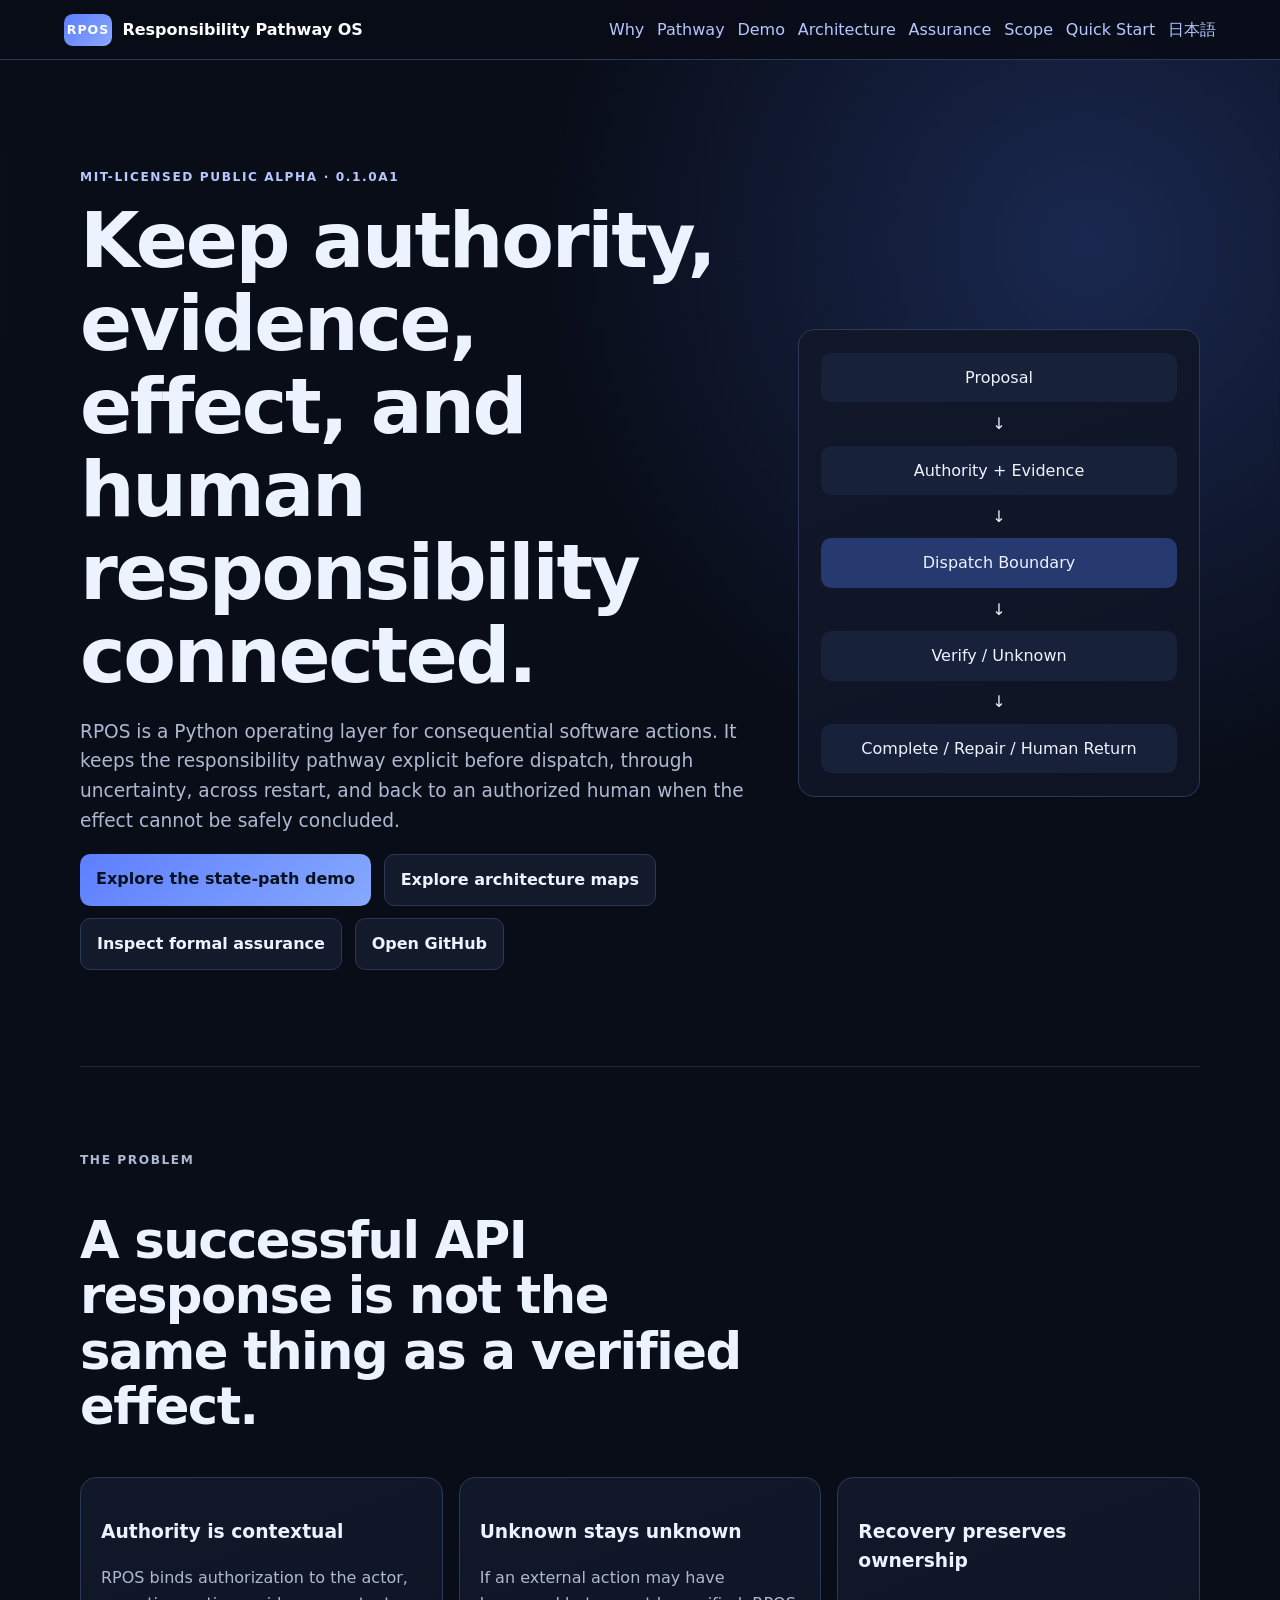
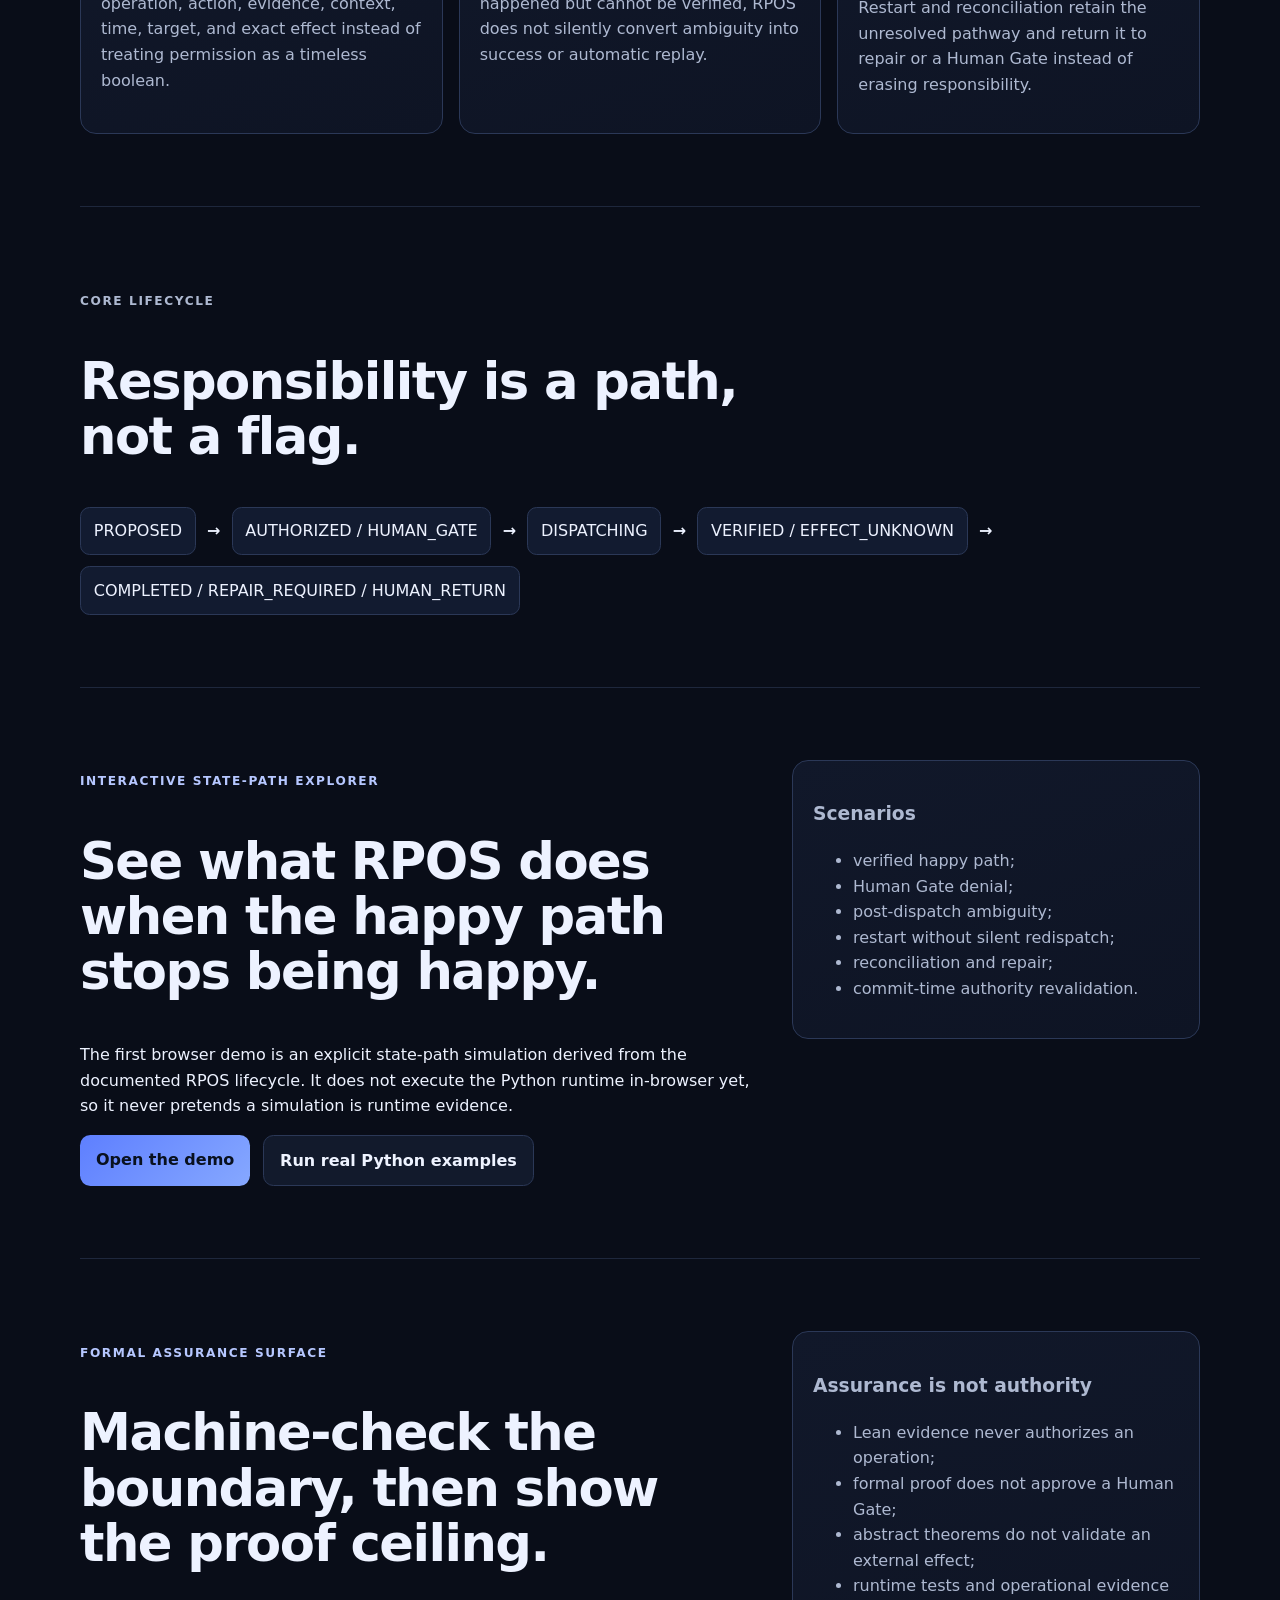
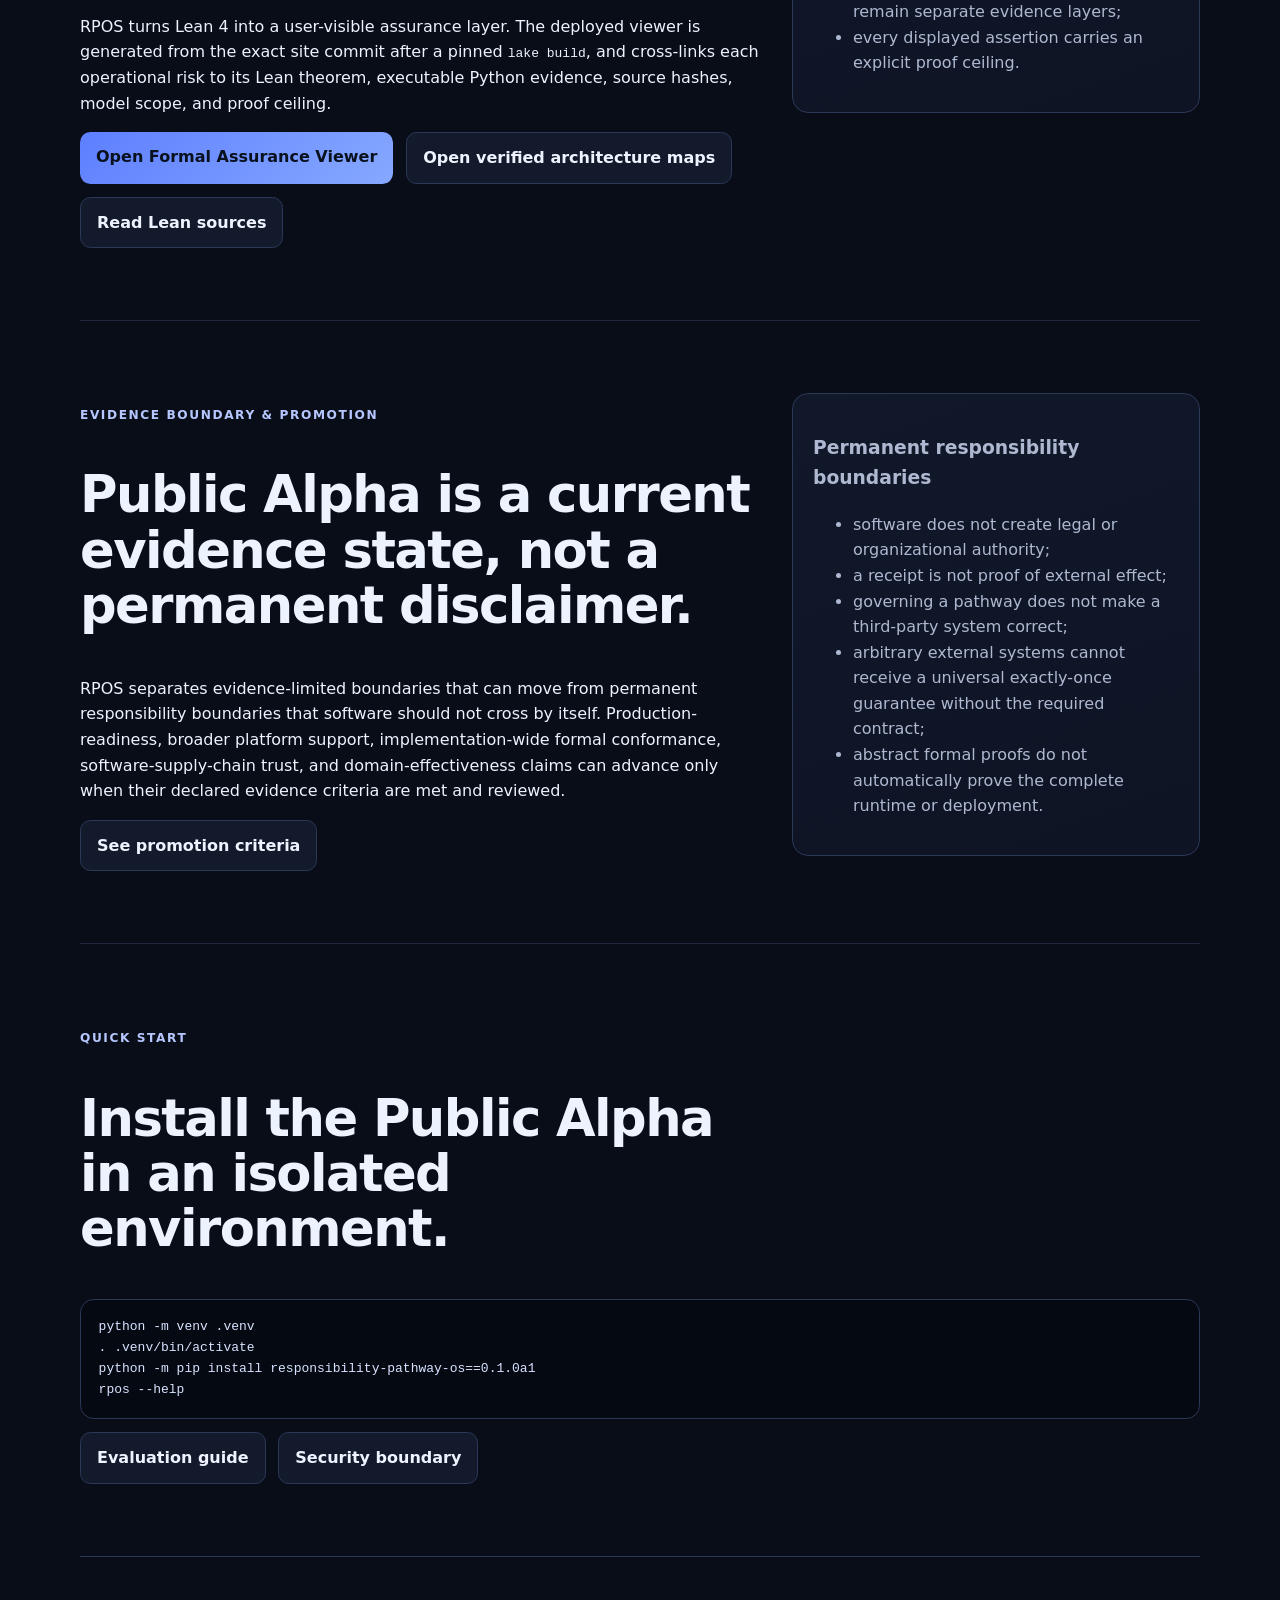
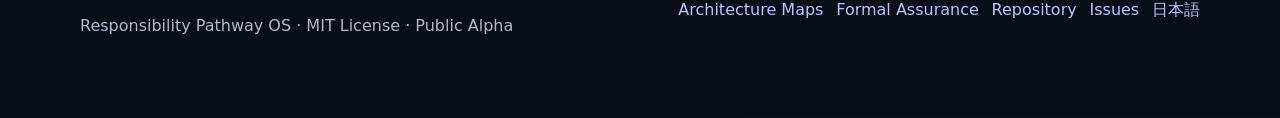
==== site/index.html @ d8d76cf7 "site: expose verified architecture maps from product home" ====
<!doctype html>
<html lang="en">
<head>
  <meta charset="utf-8">
  <meta name="viewport" content="width=device-width, initial-scale=1">
  <meta name="description" content="Responsibility Pathway OS (RPOS) Public Alpha: authority, evidence, execution, recovery, and explicit human return points for consequential software actions.">
  <title>Responsibility Pathway OS</title>
  <link rel="stylesheet" href="styles.css">
  <script src="app.js" defer></script>
</head>
<body>
<a class="skip-link" href="#main">Skip to content</a>
<header class="site-header"><a class="brand" href="#top"><span class="brand-mark">RPOS</span><span>Responsibility Pathway OS</span></a><nav><a href="#why">Why</a><a href="#pathway">Pathway</a><a href="#demo">Demo</a><a href="architecture.html">Architecture</a><a href="#assurance">Assurance</a><a href="#scope">Scope</a><a href="#start">Quick Start</a><a href="ja.html" lang="ja">日本語</a></nav></header>
<main id="main">
<section class="hero" id="top"><div><p class="eyebrow">MIT-licensed Public Alpha · 0.1.0a1</p><h1>Keep authority, evidence, effect, and human responsibility connected.</h1><p class="lede">RPOS is a Python operating layer for consequential software actions. It keeps the responsibility pathway explicit before dispatch, through uncertainty, across restart, and back to an authorized human when the effect cannot be safely concluded.</p><div class="actions"><a class="button primary" href="demo.html">Explore the state-path demo</a><a class="button secondary" href="architecture.html">Explore architecture maps</a><a class="button secondary" href="assurance.html">Inspect formal assurance</a><a class="button secondary" href="https://github.com/YutoriKomeiji/responsibility-pathway-os">Open GitHub</a></div></div><div class="pathway-card" aria-label="Responsibility pathway"><div class="node">Proposal</div><span>↓</span><div class="node">Authority + Evidence</div><span>↓</span><div class="node accent">Dispatch Boundary</div><span>↓</span><div class="node">Verify / Unknown</div><span>↓</span><div class="node">Complete / Repair / Human Return</div></div></section>
<section class="section" id="why"><p class="eyebrow">The problem</p><h2>A successful API response is not the same thing as a verified effect.</h2><div class="feature-grid"><article><h3>Authority is contextual</h3><p>RPOS binds authorization to the actor, operation, action, evidence, context, time, target, and exact effect instead of treating permission as a timeless boolean.</p></article><article><h3>Unknown stays unknown</h3><p>If an external action may have happened but cannot be verified, RPOS does not silently convert ambiguity into success or automatic replay.</p></article><article><h3>Recovery preserves ownership</h3><p>Restart and reconciliation retain the unresolved pathway and return it to repair or a Human Gate instead of erasing responsibility.</p></article></div></section>
<section class="section" id="pathway"><p class="eyebrow">Core lifecycle</p><h2>Responsibility is a path, not a flag.</h2><div class="flow"><span>PROPOSED</span><b>→</b><span>AUTHORIZED / HUMAN_GATE</span><b>→</b><span>DISPATCHING</span><b>→</b><span>VERIFIED / EFFECT_UNKNOWN</span><b>→</b><span>COMPLETED / REPAIR_REQUIRED / HUMAN_RETURN</span></div></section>
<section class="section split" id="demo"><div><p class="eyebrow">Interactive state-path explorer</p><h2>See what RPOS does when the happy path stops being happy.</h2><p>The first browser demo is an explicit state-path simulation derived from the documented RPOS lifecycle. It does not execute the Python runtime in-browser yet, so it never pretends a simulation is runtime evidence.</p><div class="actions"><a class="button primary" href="demo.html">Open the demo</a><a class="button secondary" href="https://github.com/YutoriKomeiji/responsibility-pathway-os/tree/main/examples">Run real Python examples</a></div></div><aside class="boundary-card"><h3>Scenarios</h3><ul><li>verified happy path;</li><li>Human Gate denial;</li><li>post-dispatch ambiguity;</li><li>restart without silent redispatch;</li><li>reconciliation and repair;</li><li>commit-time authority revalidation.</li></ul></aside></section>
<section class="section split" id="assurance"><div><p class="eyebrow">Formal Assurance Surface</p><h2>Machine-check the boundary, then show the proof ceiling.</h2><p>RPOS turns Lean 4 into a user-visible assurance layer. The deployed viewer is generated from the exact site commit after a pinned <code>lake build</code>, and cross-links each operational risk to its Lean theorem, executable Python evidence, source hashes, model scope, and proof ceiling.</p><div class="actions"><a class="button primary" href="assurance.html">Open Formal Assurance Viewer</a><a class="button secondary" href="architecture.html">Open verified architecture maps</a><a class="button secondary" href="https://github.com/YutoriKomeiji/responsibility-pathway-os/tree/main/formal/lean">Read Lean sources</a></div></div><aside class="boundary-card"><h3>Assurance is not authority</h3><ul><li>Lean evidence never authorizes an operation;</li><li>formal proof does not approve a Human Gate;</li><li>abstract theorems do not validate an external effect;</li><li>runtime tests and operational evidence remain separate evidence layers;</li><li>every displayed assertion carries an explicit proof ceiling.</li></ul></aside></section>
<section class="section split" id="scope"><div><p class="eyebrow">Evidence boundary & promotion</p><h2>Public Alpha is a current evidence state, not a permanent disclaimer.</h2><p>RPOS separates evidence-limited boundaries that can move from permanent responsibility boundaries that software should not cross by itself. Production-readiness, broader platform support, implementation-wide formal conformance, software-supply-chain trust, and domain-effectiveness claims can advance only when their declared evidence criteria are met and reviewed.</p><div class="actions"><a class="button secondary" href="https://github.com/YutoriKomeiji/responsibility-pathway-os/blob/main/docs/en/claim-boundary-promotion.md">See promotion criteria</a></div></div><aside class="boundary-card"><h3>Permanent responsibility boundaries</h3><ul><li>software does not create legal or organizational authority;</li><li>a receipt is not proof of external effect;</li><li>governing a pathway does not make a third-party system correct;</li><li>arbitrary external systems cannot receive a universal exactly-once guarantee without the required contract;</li><li>abstract formal proofs do not automatically prove the complete runtime or deployment.</li></ul></aside></section>
<section class="section quick-start" id="start"><div><p class="eyebrow">Quick Start</p><h2>Install the Public Alpha in an isolated environment.</h2></div><pre><code>python -m venv .venv
. .venv/bin/activate
python -m pip install responsibility-pathway-os==0.1.0a1
rpos --help</code></pre><div class="actions"><a class="button secondary" href="https://github.com/YutoriKomeiji/responsibility-pathway-os/blob/main/docs/en/public-alpha-evaluation-guide.md">Evaluation guide</a><a class="button secondary" href="https://github.com/YutoriKomeiji/responsibility-pathway-os/blob/main/SECURITY.md">Security boundary</a></div></section>
</main>
<footer><p>Responsibility Pathway OS · MIT License · Public Alpha</p><nav><a href="architecture.html">Architecture Maps</a><a href="assurance.html">Formal Assurance</a><a href="https://github.com/YutoriKomeiji/responsibility-pathway-os">Repository</a><a href="https://github.com/YutoriKomeiji/responsibility-pathway-os/issues">Issues</a><a href="ja.html" lang="ja">日本語</a></nav></footer>
</body>
</html>
---- site/styles.css ----
:root{font-family:Inter,ui-sans-serif,system-ui,-apple-system,BlinkMacSystemFont,"Segoe UI",sans-serif;color:#edf2ff;background:#090d18;line-height:1.6;--panel:#11182a;--panel2:#17223a;--line:#2b3857;--accent:#86a8ff;--accent2:#b6c7ff;--muted:#aeb9d1;--danger:#ffb1b1;--ok:#a8efc1}*{box-sizing:border-box}html{scroll-behavior:smooth}body{margin:0;background:radial-gradient(circle at 85% 5%,#1a2850 0,transparent 34rem),#090d18;color:#edf2ff}a{color:var(--accent2)}.skip-link{position:absolute;left:-9999px}.skip-link:focus{left:1rem;top:1rem;z-index:10;background:#fff;color:#111;padding:.6rem}.site-header{position:sticky;top:0;z-index:5;display:flex;justify-content:space-between;align-items:center;gap:1rem;padding:.85rem max(1.2rem,5vw);background:rgba(9,13,24,.9);backdrop-filter:blur(12px);border-bottom:1px solid var(--line)}.brand{display:flex;align-items:center;gap:.65rem;text-decoration:none;color:#fff;font-weight:700}.brand-mark{display:grid;place-items:center;width:3rem;height:2rem;border-radius:.55rem;background:linear-gradient(135deg,#5c7cff,#8aa9ff);font-size:.78rem;letter-spacing:.08em}.site-header nav,.actions,footer nav{display:flex;gap:.8rem;flex-wrap:wrap}.site-header nav a,footer a{text-decoration:none}.hero,.section,footer{width:min(1120px,90vw);margin:auto}.hero{min-height:72vh;display:grid;grid-template-columns:1.25fr .75fr;gap:3rem;align-items:center;padding:6rem 0}.eyebrow{text-transform:uppercase;letter-spacing:.13em;font-size:.76rem;color:var(--accent2);font-weight:700}.hero h1,.section h2{line-height:1.08;letter-spacing:-.03em}.hero h1{font-size:clamp(2.7rem,6vw,5.2rem);margin:.4rem 0 1.2rem}.lede{font-size:1.16rem;color:var(--muted);max-width:68ch}.button{display:inline-block;border:1px solid var(--line);padding:.75rem 1rem;border-radius:.65rem;text-decoration:none;font-weight:700}.button.primary{background:linear-gradient(135deg,#5e7fff,#86a8ff);color:#09111f;border:0}.button.secondary{background:#121a2c;color:#eef3ff}.pathway-card,.boundary-card,.feature-grid article,.demo-panel,.state-card,.event-log{background:linear-gradient(160deg,var(--panel),#0e1424);border:1px solid var(--line);border-radius:1rem}.pathway-card{padding:1.4rem;display:grid;gap:.55rem;text-align:center}.node{padding:.75rem;border-radius:.65rem;background:#17213a}.node.accent{background:#263a70}.section{padding:4.5rem 0;border-top:1px solid rgba(71,89,128,.34)}.section h2{font-size:clamp(2rem,4vw,3.5rem);max-width:19ch}.feature-grid{display:grid;grid-template-columns:repeat(3,1fr);gap:1rem}.feature-grid article,.boundary-card{padding:1.25rem}.feature-grid p,.boundary-card,.section>p{color:var(--muted)}.split{display:grid;grid-template-columns:1.25fr .75fr;gap:2rem;align-items:start}.flow{display:flex;flex-wrap:wrap;gap:.7rem;align-items:center}.flow span{padding:.65rem .8rem;border:1px solid var(--line);border-radius:.6rem;background:#121b30}.quick-start pre{overflow:auto;padding:1.1rem;border:1px solid var(--line);border-radius:.85rem;background:#050912;color:#d8e3ff}footer{padding:2.5rem 0 4rem;border-top:1px solid var(--line);display:flex;justify-content:space-between;gap:1rem;color:var(--muted)}.demo-shell{width:min(1100px,92vw);margin:2rem auto 5rem}.demo-grid{display:grid;grid-template-columns:.9fr 1.1fr;gap:1rem}.demo-panel{padding:1rem}.scenario-list{display:grid;gap:.65rem}.scenario-list button{appearance:none;text-align:left;padding:.8rem;border-radius:.65rem;border:1px solid var(--line);background:#111a2e;color:#eef3ff;cursor:pointer}.scenario-list button[aria-pressed="true"]{border-color:var(--accent);background:#203361}.state-card{padding:1.2rem}.state-badge{display:inline-block;padding:.32rem .55rem;border-radius:.45rem;background:#24375f;font-weight:800;letter-spacing:.04em}.state-badge.warn{background:#553b24;color:#ffd9a3}.state-badge.stop{background:#552c39;color:#ffd0da}.state-badge.ok{background:#214d36;color:#c9f7d9}.event-log{margin-top:1rem;padding:1rem;min-height:15rem}.event-log ol{margin:.5rem 0;padding-left:1.2rem}.notice{padding:.8rem 1rem;border-left:3px solid var(--accent);background:#121b31;color:var(--muted)}.assurance-shell{width:min(1120px,90vw);margin:auto}.assurance-hero{padding:5rem 0 2.5rem}.assurance-hero h1{font-size:clamp(2.5rem,5vw,4.5rem);line-height:1.05;letter-spacing:-.03em;max-width:18ch;margin:.4rem 0 1.2rem}.assurance-summary{display:grid;grid-template-columns:repeat(4,1fr);gap:.85rem;margin-bottom:3rem}.assurance-summary article{padding:1rem;border:1px solid var(--line);border-radius:.85rem;background:linear-gradient(160deg,var(--panel),#0e1424);min-width:0}.summary-label{display:block;color:var(--muted);font-size:.78rem;text-transform:uppercase;letter-spacing:.08em}.assurance-summary strong{display:block;margin-top:.35rem;overflow-wrap:anywhere}.assurance-section{width:100%}.section-heading{display:flex;justify-content:space-between;gap:2rem;align-items:end}.section-heading>p{max-width:40ch;color:var(--muted)}.assurance-list{display:grid;gap:1rem;margin-top:1.5rem}.assurance-card{padding:1.25rem;border:1px solid var(--line);border-radius:1rem;background:linear-gradient(160deg,var(--panel),#0e1424)}.assurance-card-head{display:flex;justify-content:space-between;gap:1rem;align-items:flex-start}.assurance-card h3{margin:.25rem 0 .5rem;font-size:1.35rem}.assurance-id{font-family:ui-monospace,SFMono-Regular,Menlo,monospace;color:var(--muted);font-size:.78rem}.assurance-status{white-space:nowrap;padding:.32rem .6rem;border-radius:999px;font-size:.78rem;font-weight:800}.assurance-status.ok{background:#214d36;color:#c9f7d9}.assurance-status.warn{background:#553b24;color:#ffd9a3}.assurance-field{display:grid;grid-template-columns:10rem 1fr;gap:1rem;padding:.8rem 0;border-top:1px solid rgba(71,89,128,.34)}.assurance-label{color:var(--muted);font-size:.82rem;font-weight:700}.assurance-field p{margin:0}.assurance-tests{margin:0;padding-left:1.1rem}.assurance-tests small,.assurance-field small{color:var(--muted)}.assurance-error{margin-top:1rem}.boundary-card p{color:var(--muted)}@media(max-width:800px){.site-header{align-items:flex-start;flex-direction:column}.hero,.split,.demo-grid{grid-template-columns:1fr}.hero{padding:4rem 0}.feature-grid{grid-template-columns:1fr}.site-header nav{font-size:.9rem}footer{flex-direction:column}.assurance-summary{grid-template-columns:1fr 1fr}.section-heading{display:block}.assurance-field{grid-template-columns:1fr;gap:.25rem}.assurance-card-head{display:block}.assurance-status{display:inline-block;margin-bottom:.5rem}}@media(max-width:520px){.assurance-summary{grid-template-columns:1fr}}@media(prefers-reduced-motion:reduce){html{scroll-behavior:auto}*,*::before,*::after{animation-duration:.001ms!important;animation-iteration-count:1!important;transition-duration:.001ms!important}}
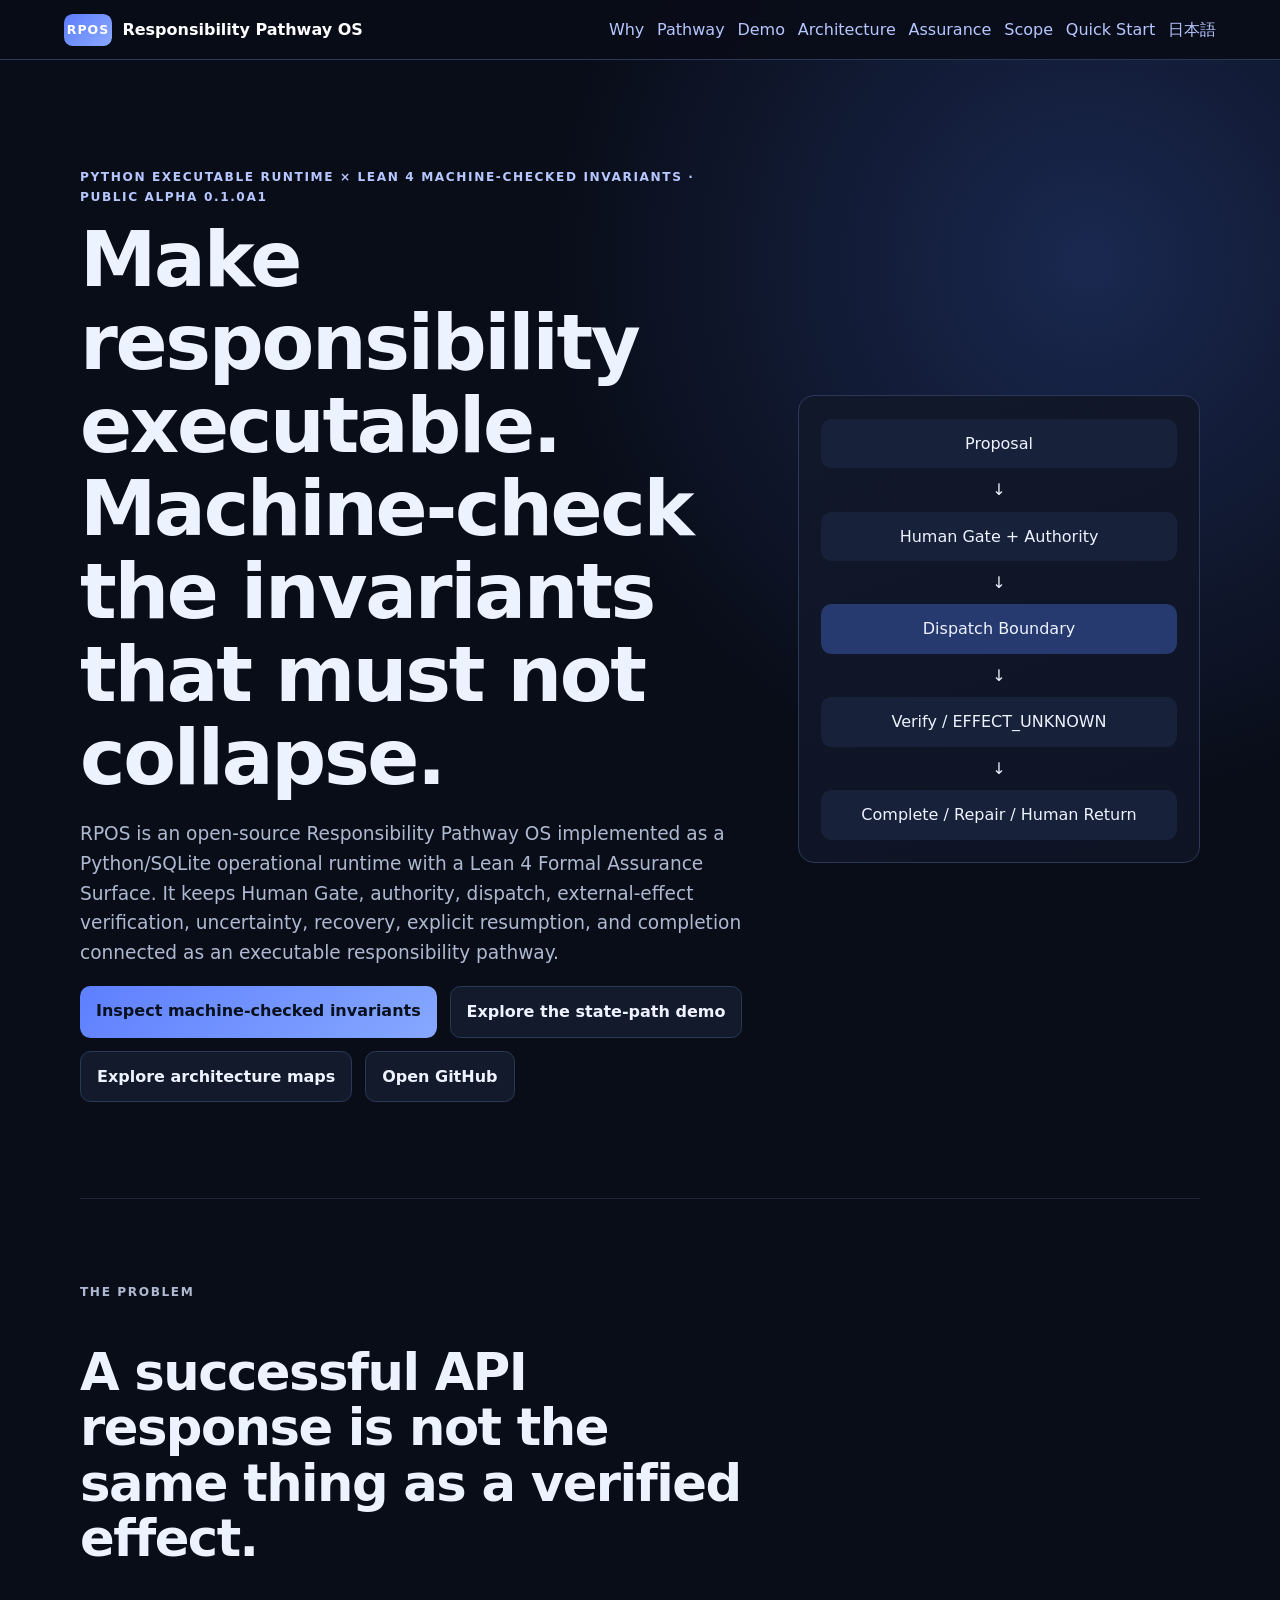
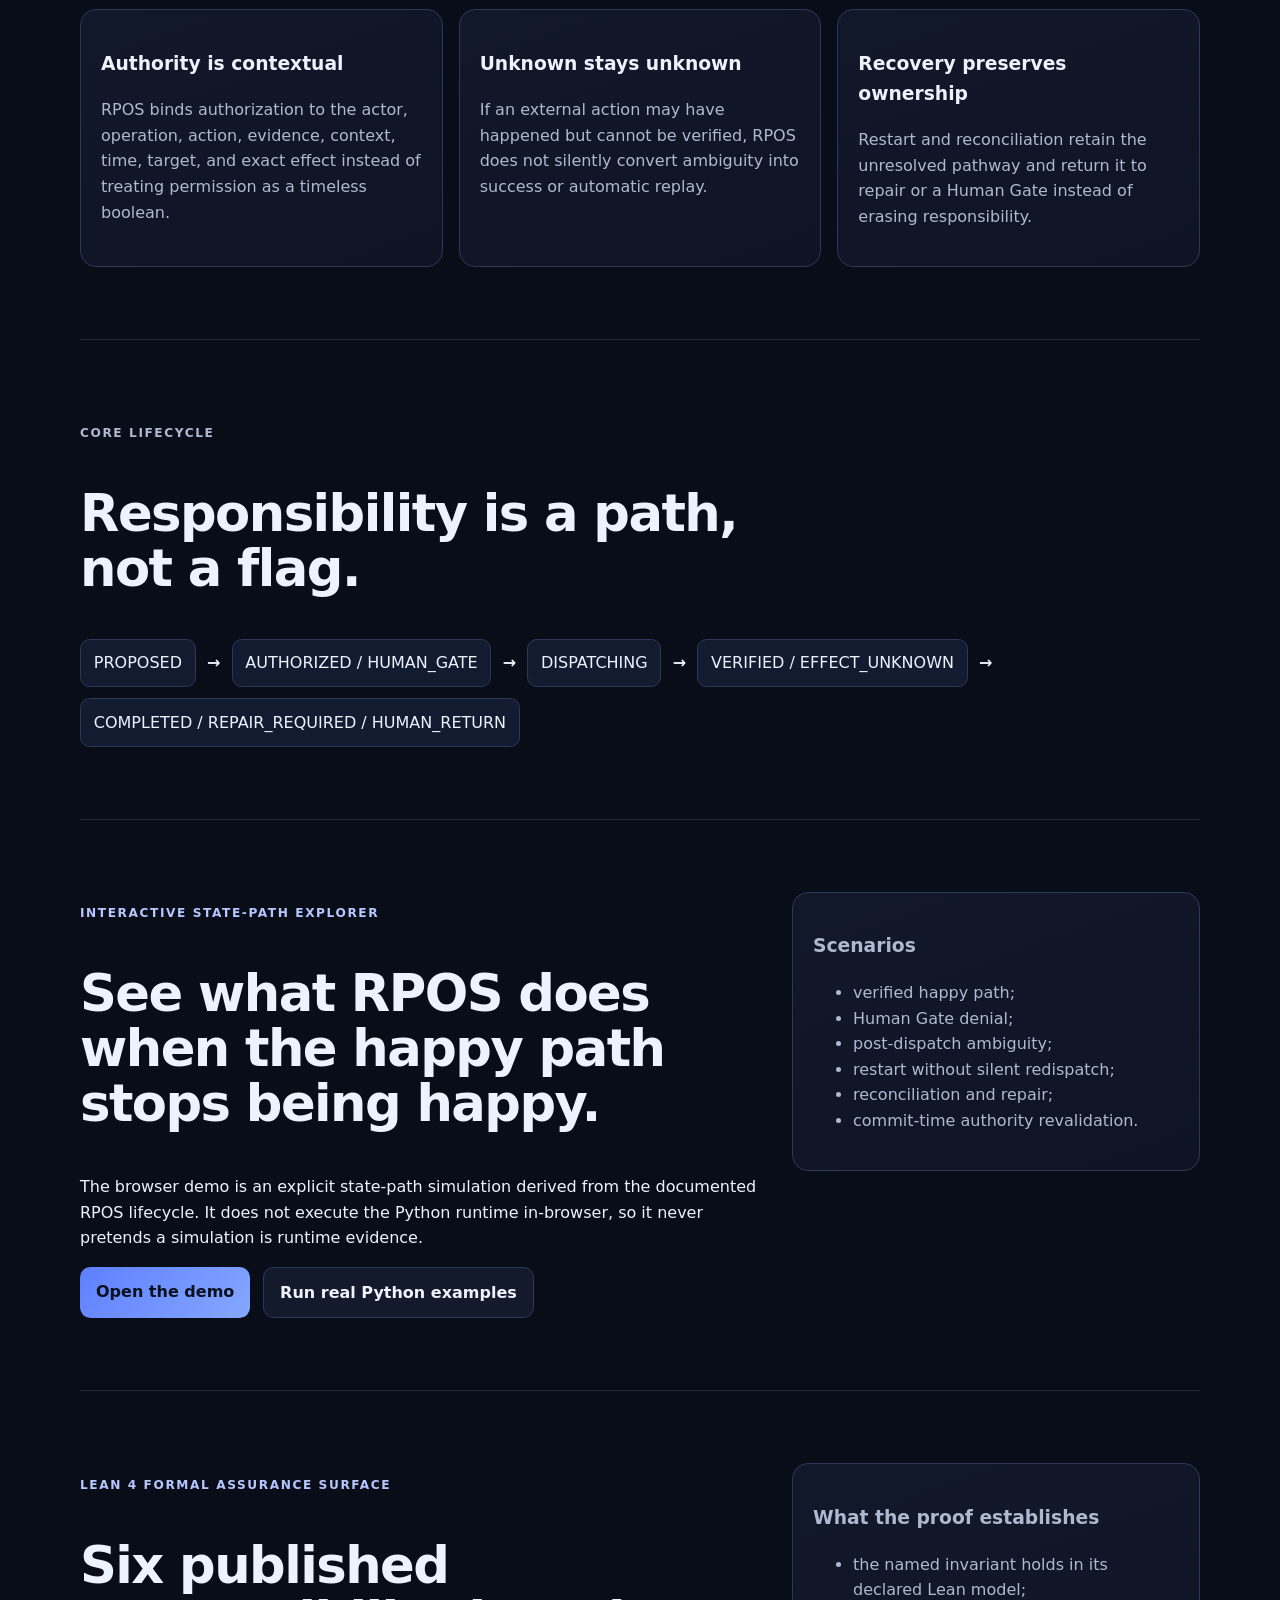
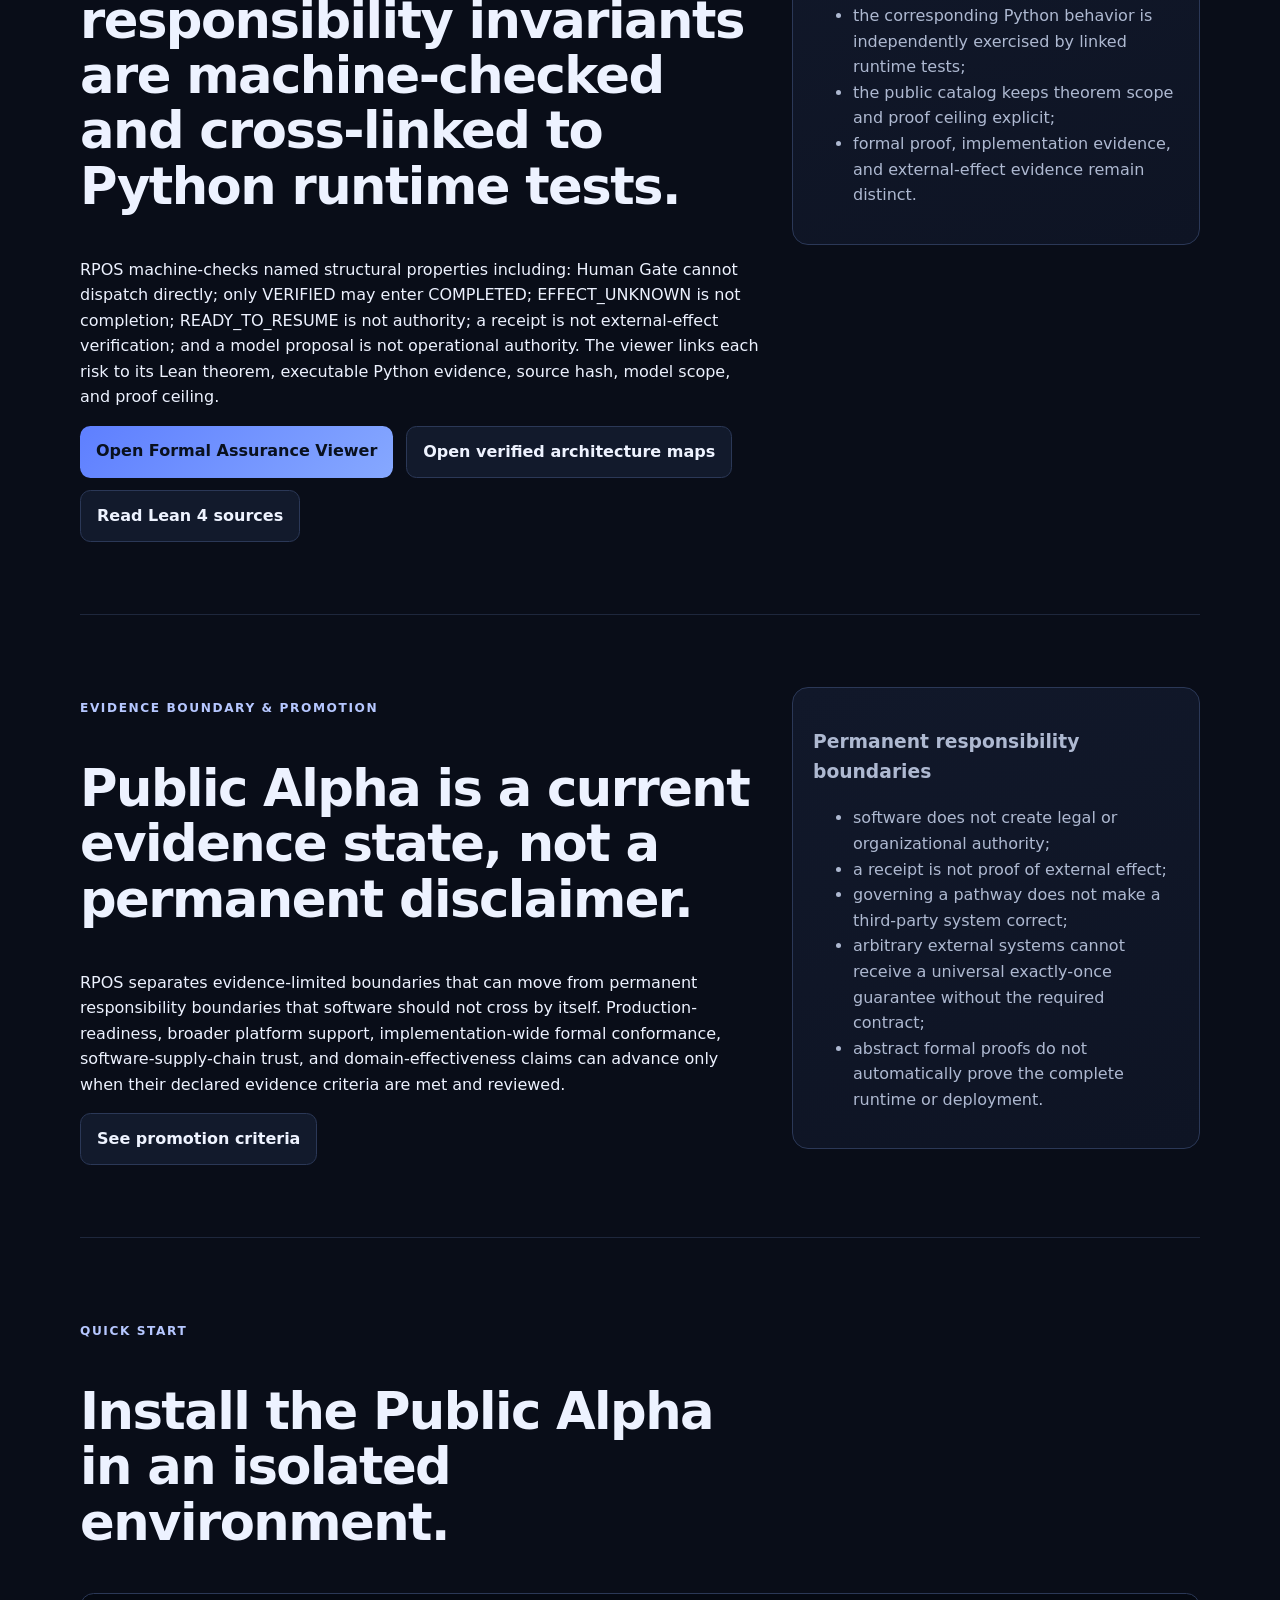
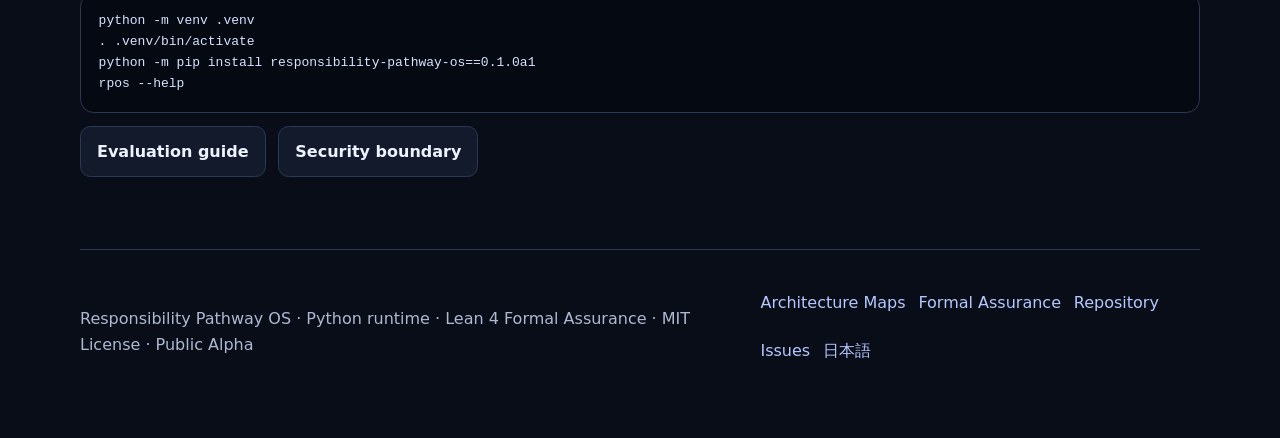
==== commit 4df4f1e6: "site: expose Python and Lean 4 responsibility invariants in hero" ====
--- a/site/index.html
+++ b/site/index.html
@@ -3,8 +3,8 @@
 <head>
   <meta charset="utf-8">
   <meta name="viewport" content="width=device-width, initial-scale=1">
-  <meta name="description" content="Responsibility Pathway OS (RPOS) Public Alpha: authority, evidence, execution, recovery, and explicit human return points for consequential software actions.">
-  <title>Responsibility Pathway OS</title>
+  <meta name="description" content="Responsibility Pathway OS (RPOS): executable responsibility pathways in Python with critical responsibility invariants machine-checked in Lean 4, including Human Gate, authority, external-effect verification, recovery, and completion boundaries.">
+  <title>RPOS — Python Responsibility Pathways with Lean 4 Formal Assurance</title>
   <link rel="stylesheet" href="styles.css">
   <script src="app.js" defer></script>
 </head>
@@ -12,17 +12,17 @@
 <a class="skip-link" href="#main">Skip to content</a>
 <header class="site-header"><a class="brand" href="#top"><span class="brand-mark">RPOS</span><span>Responsibility Pathway OS</span></a><nav><a href="#why">Why</a><a href="#pathway">Pathway</a><a href="#demo">Demo</a><a href="architecture.html">Architecture</a><a href="#assurance">Assurance</a><a href="#scope">Scope</a><a href="#start">Quick Start</a><a href="ja.html" lang="ja">日本語</a></nav></header>
 <main id="main">
-<section class="hero" id="top"><div><p class="eyebrow">MIT-licensed Public Alpha · 0.1.0a1</p><h1>Keep authority, evidence, effect, and human responsibility connected.</h1><p class="lede">RPOS is a Python operating layer for consequential software actions. It keeps the responsibility pathway explicit before dispatch, through uncertainty, across restart, and back to an authorized human when the effect cannot be safely concluded.</p><div class="actions"><a class="button primary" href="demo.html">Explore the state-path demo</a><a class="button secondary" href="architecture.html">Explore architecture maps</a><a class="button secondary" href="assurance.html">Inspect formal assurance</a><a class="button secondary" href="https://github.com/YutoriKomeiji/responsibility-pathway-os">Open GitHub</a></div></div><div class="pathway-card" aria-label="Responsibility pathway"><div class="node">Proposal</div><span>↓</span><div class="node">Authority + Evidence</div><span>↓</span><div class="node accent">Dispatch Boundary</div><span>↓</span><div class="node">Verify / Unknown</div><span>↓</span><div class="node">Complete / Repair / Human Return</div></div></section>
+<section class="hero" id="top"><div><p class="eyebrow">Python executable runtime × Lean 4 machine-checked invariants · Public Alpha 0.1.0a1</p><h1>Make responsibility executable. Machine-check the invariants that must not collapse.</h1><p class="lede">RPOS is an open-source Responsibility Pathway OS implemented as a Python/SQLite operational runtime with a Lean 4 Formal Assurance Surface. It keeps Human Gate, authority, dispatch, external-effect verification, uncertainty, recovery, explicit resumption, and completion connected as an executable responsibility pathway.</p><div class="actions"><a class="button primary" href="assurance.html">Inspect machine-checked invariants</a><a class="button secondary" href="demo.html">Explore the state-path demo</a><a class="button secondary" href="architecture.html">Explore architecture maps</a><a class="button secondary" href="https://github.com/YutoriKomeiji/responsibility-pathway-os">Open GitHub</a></div></div><div class="pathway-card" aria-label="Responsibility pathway"><div class="node">Proposal</div><span>↓</span><div class="node">Human Gate + Authority</div><span>↓</span><div class="node accent">Dispatch Boundary</div><span>↓</span><div class="node">Verify / EFFECT_UNKNOWN</div><span>↓</span><div class="node">Complete / Repair / Human Return</div></div></section>
 <section class="section" id="why"><p class="eyebrow">The problem</p><h2>A successful API response is not the same thing as a verified effect.</h2><div class="feature-grid"><article><h3>Authority is contextual</h3><p>RPOS binds authorization to the actor, operation, action, evidence, context, time, target, and exact effect instead of treating permission as a timeless boolean.</p></article><article><h3>Unknown stays unknown</h3><p>If an external action may have happened but cannot be verified, RPOS does not silently convert ambiguity into success or automatic replay.</p></article><article><h3>Recovery preserves ownership</h3><p>Restart and reconciliation retain the unresolved pathway and return it to repair or a Human Gate instead of erasing responsibility.</p></article></div></section>
 <section class="section" id="pathway"><p class="eyebrow">Core lifecycle</p><h2>Responsibility is a path, not a flag.</h2><div class="flow"><span>PROPOSED</span><b>→</b><span>AUTHORIZED / HUMAN_GATE</span><b>→</b><span>DISPATCHING</span><b>→</b><span>VERIFIED / EFFECT_UNKNOWN</span><b>→</b><span>COMPLETED / REPAIR_REQUIRED / HUMAN_RETURN</span></div></section>
-<section class="section split" id="demo"><div><p class="eyebrow">Interactive state-path explorer</p><h2>See what RPOS does when the happy path stops being happy.</h2><p>The first browser demo is an explicit state-path simulation derived from the documented RPOS lifecycle. It does not execute the Python runtime in-browser yet, so it never pretends a simulation is runtime evidence.</p><div class="actions"><a class="button primary" href="demo.html">Open the demo</a><a class="button secondary" href="https://github.com/YutoriKomeiji/responsibility-pathway-os/tree/main/examples">Run real Python examples</a></div></div><aside class="boundary-card"><h3>Scenarios</h3><ul><li>verified happy path;</li><li>Human Gate denial;</li><li>post-dispatch ambiguity;</li><li>restart without silent redispatch;</li><li>reconciliation and repair;</li><li>commit-time authority revalidation.</li></ul></aside></section>
-<section class="section split" id="assurance"><div><p class="eyebrow">Formal Assurance Surface</p><h2>Machine-check the boundary, then show the proof ceiling.</h2><p>RPOS turns Lean 4 into a user-visible assurance layer. The deployed viewer is generated from the exact site commit after a pinned <code>lake build</code>, and cross-links each operational risk to its Lean theorem, executable Python evidence, source hashes, model scope, and proof ceiling.</p><div class="actions"><a class="button primary" href="assurance.html">Open Formal Assurance Viewer</a><a class="button secondary" href="architecture.html">Open verified architecture maps</a><a class="button secondary" href="https://github.com/YutoriKomeiji/responsibility-pathway-os/tree/main/formal/lean">Read Lean sources</a></div></div><aside class="boundary-card"><h3>Assurance is not authority</h3><ul><li>Lean evidence never authorizes an operation;</li><li>formal proof does not approve a Human Gate;</li><li>abstract theorems do not validate an external effect;</li><li>runtime tests and operational evidence remain separate evidence layers;</li><li>every displayed assertion carries an explicit proof ceiling.</li></ul></aside></section>
+<section class="section split" id="demo"><div><p class="eyebrow">Interactive state-path explorer</p><h2>See what RPOS does when the happy path stops being happy.</h2><p>The browser demo is an explicit state-path simulation derived from the documented RPOS lifecycle. It does not execute the Python runtime in-browser, so it never pretends a simulation is runtime evidence.</p><div class="actions"><a class="button primary" href="demo.html">Open the demo</a><a class="button secondary" href="https://github.com/YutoriKomeiji/responsibility-pathway-os/tree/main/examples">Run real Python examples</a></div></div><aside class="boundary-card"><h3>Scenarios</h3><ul><li>verified happy path;</li><li>Human Gate denial;</li><li>post-dispatch ambiguity;</li><li>restart without silent redispatch;</li><li>reconciliation and repair;</li><li>commit-time authority revalidation.</li></ul></aside></section>
+<section class="section split" id="assurance"><div><p class="eyebrow">Lean 4 Formal Assurance Surface</p><h2>Six published responsibility invariants are machine-checked and cross-linked to Python runtime tests.</h2><p>RPOS machine-checks named structural properties including: Human Gate cannot dispatch directly; only VERIFIED may enter COMPLETED; EFFECT_UNKNOWN is not completion; READY_TO_RESUME is not authority; a receipt is not external-effect verification; and a model proposal is not operational authority. The viewer links each risk to its Lean theorem, executable Python evidence, source hash, model scope, and proof ceiling.</p><div class="actions"><a class="button primary" href="assurance.html">Open Formal Assurance Viewer</a><a class="button secondary" href="architecture.html">Open verified architecture maps</a><a class="button secondary" href="https://github.com/YutoriKomeiji/responsibility-pathway-os/tree/main/formal/lean">Read Lean 4 sources</a></div></div><aside class="boundary-card"><h3>What the proof establishes</h3><ul><li>the named invariant holds in its declared Lean model;</li><li>the corresponding Python behavior is independently exercised by linked runtime tests;</li><li>the public catalog keeps theorem scope and proof ceiling explicit;</li><li>formal proof, implementation evidence, and external-effect evidence remain distinct.</li></ul></aside></section>
 <section class="section split" id="scope"><div><p class="eyebrow">Evidence boundary & promotion</p><h2>Public Alpha is a current evidence state, not a permanent disclaimer.</h2><p>RPOS separates evidence-limited boundaries that can move from permanent responsibility boundaries that software should not cross by itself. Production-readiness, broader platform support, implementation-wide formal conformance, software-supply-chain trust, and domain-effectiveness claims can advance only when their declared evidence criteria are met and reviewed.</p><div class="actions"><a class="button secondary" href="https://github.com/YutoriKomeiji/responsibility-pathway-os/blob/main/docs/en/claim-boundary-promotion.md">See promotion criteria</a></div></div><aside class="boundary-card"><h3>Permanent responsibility boundaries</h3><ul><li>software does not create legal or organizational authority;</li><li>a receipt is not proof of external effect;</li><li>governing a pathway does not make a third-party system correct;</li><li>arbitrary external systems cannot receive a universal exactly-once guarantee without the required contract;</li><li>abstract formal proofs do not automatically prove the complete runtime or deployment.</li></ul></aside></section>
 <section class="section quick-start" id="start"><div><p class="eyebrow">Quick Start</p><h2>Install the Public Alpha in an isolated environment.</h2></div><pre><code>python -m venv .venv
 . .venv/bin/activate
 python -m pip install responsibility-pathway-os==0.1.0a1
 rpos --help</code></pre><div class="actions"><a class="button secondary" href="https://github.com/YutoriKomeiji/responsibility-pathway-os/blob/main/docs/en/public-alpha-evaluation-guide.md">Evaluation guide</a><a class="button secondary" href="https://github.com/YutoriKomeiji/responsibility-pathway-os/blob/main/SECURITY.md">Security boundary</a></div></section>
 </main>
-<footer><p>Responsibility Pathway OS · MIT License · Public Alpha</p><nav><a href="architecture.html">Architecture Maps</a><a href="assurance.html">Formal Assurance</a><a href="https://github.com/YutoriKomeiji/responsibility-pathway-os">Repository</a><a href="https://github.com/YutoriKomeiji/responsibility-pathway-os/issues">Issues</a><a href="ja.html" lang="ja">日本語</a></nav></footer>
+<footer><p>Responsibility Pathway OS · Python runtime · Lean 4 Formal Assurance · MIT License · Public Alpha</p><nav><a href="architecture.html">Architecture Maps</a><a href="assurance.html">Formal Assurance</a><a href="https://github.com/YutoriKomeiji/responsibility-pathway-os">Repository</a><a href="https://github.com/YutoriKomeiji/responsibility-pathway-os/issues">Issues</a><a href="ja.html" lang="ja">日本語</a></nav></footer>
 </body>
-</html>
+</html>
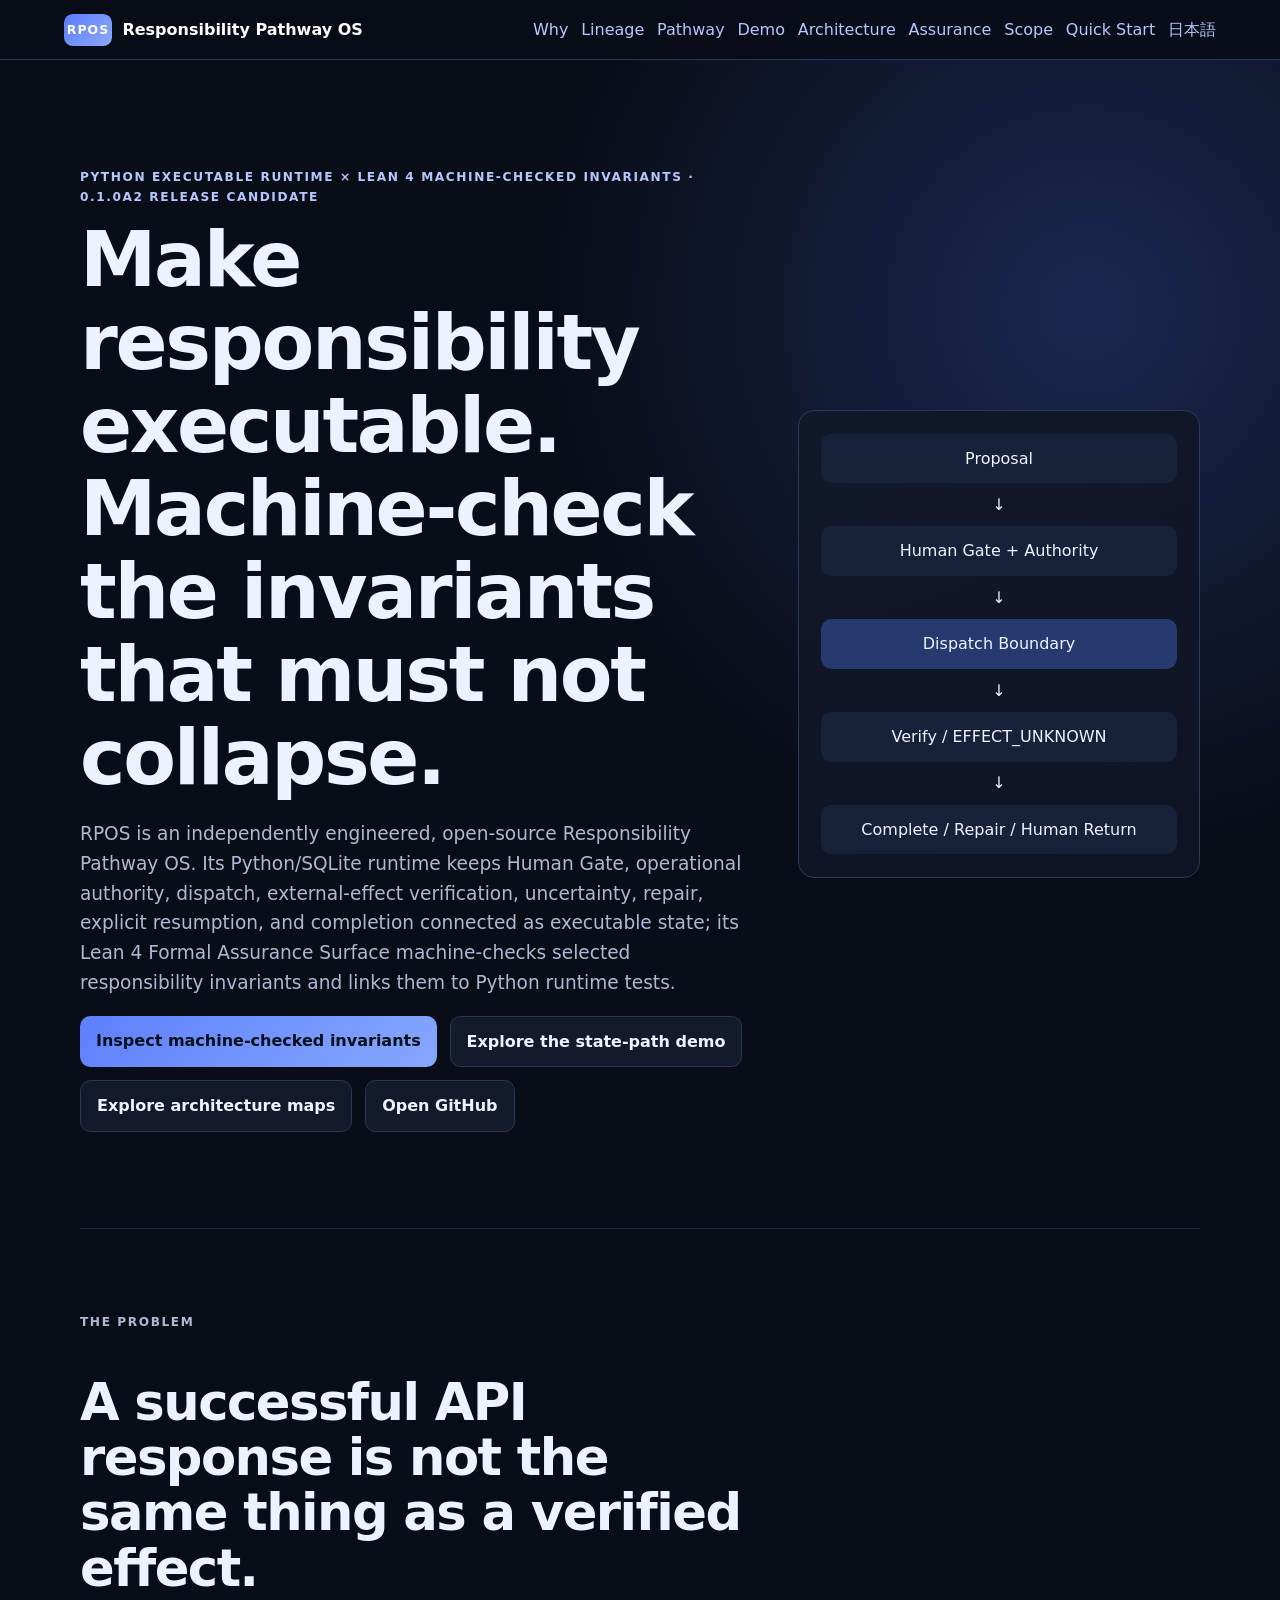
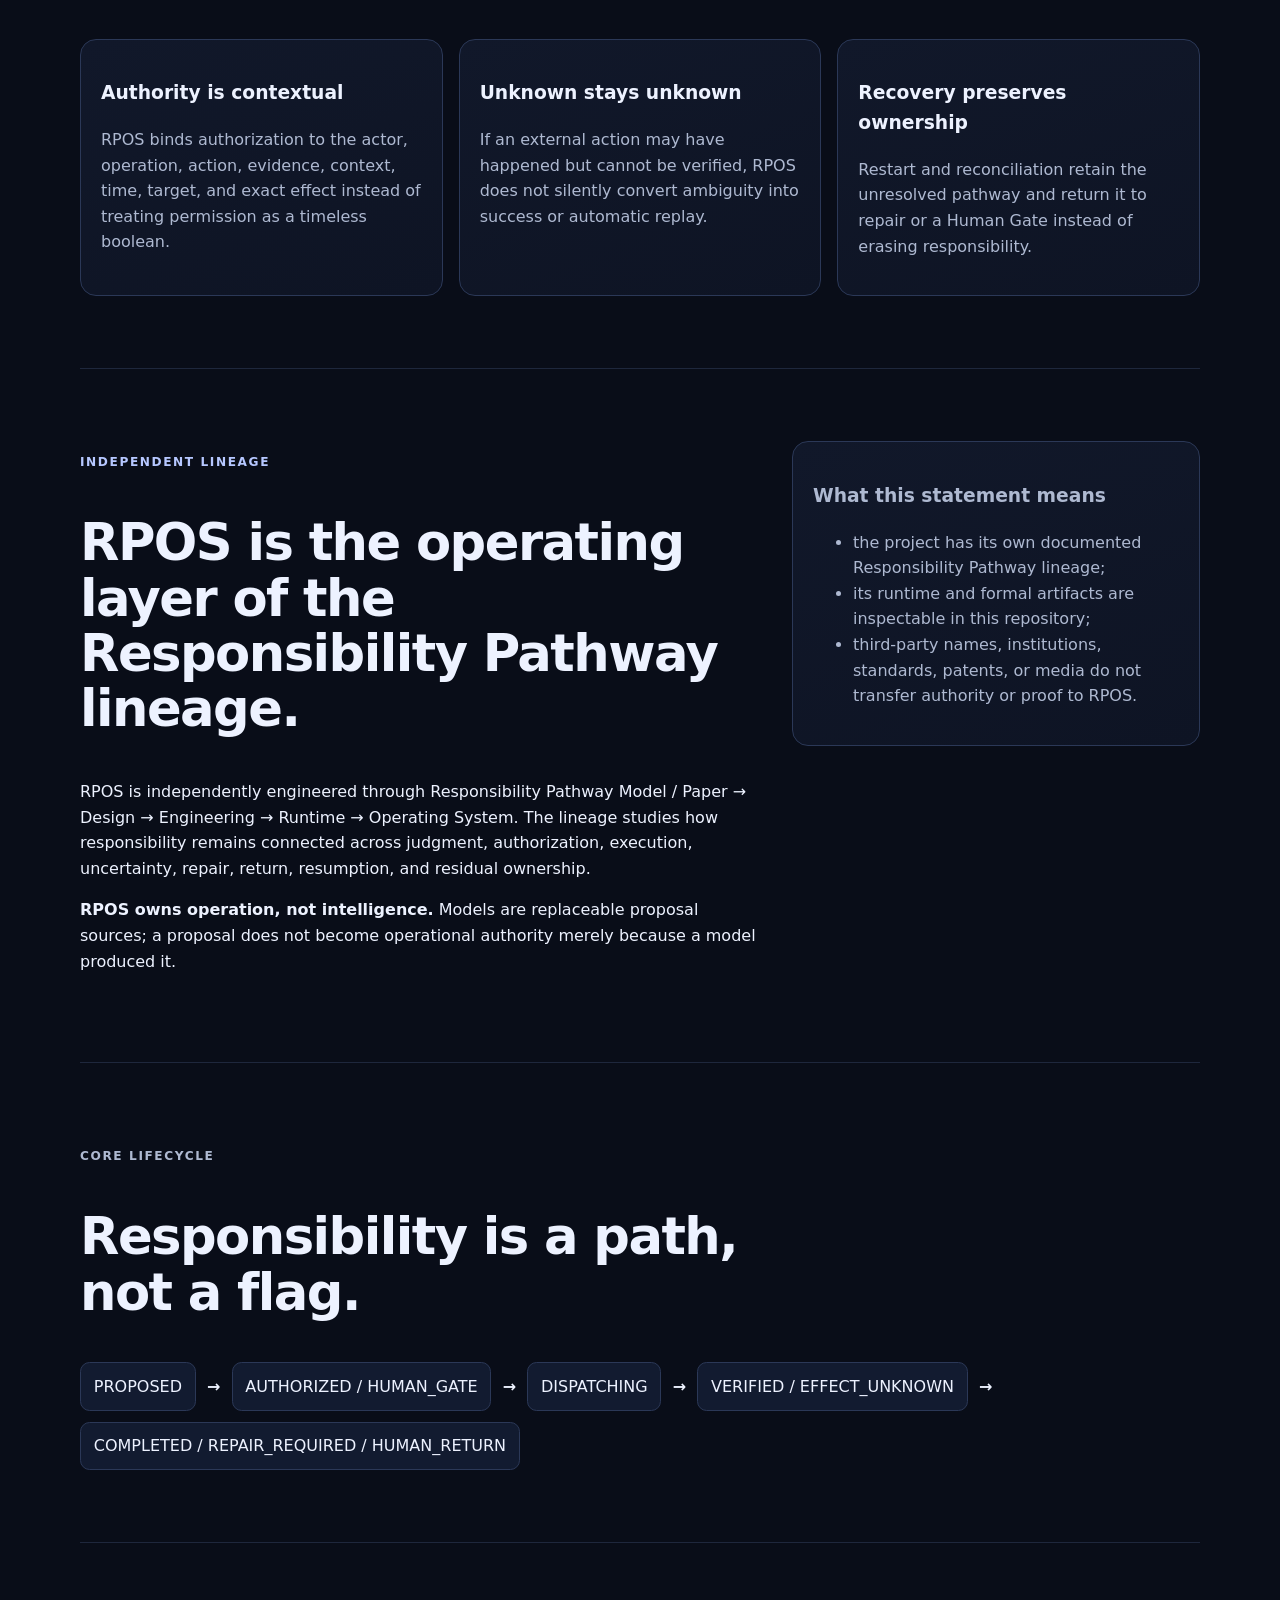
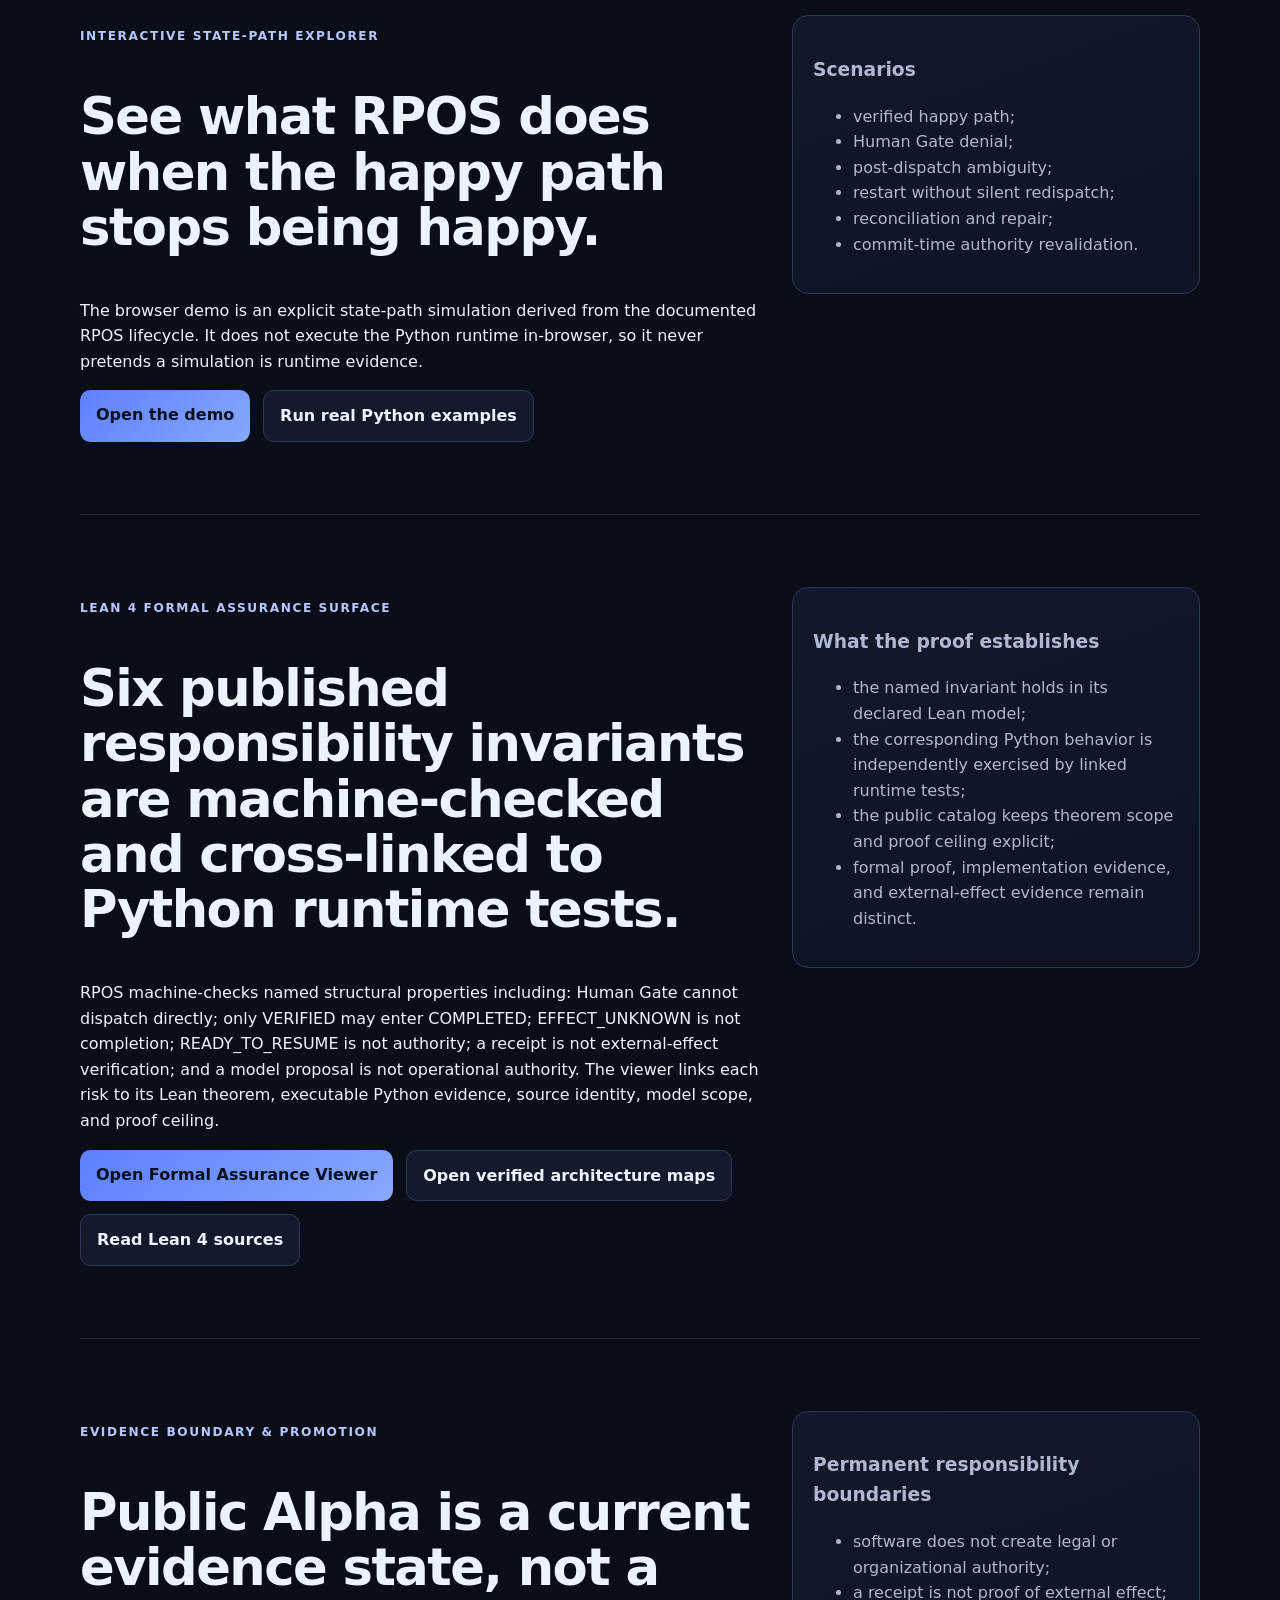
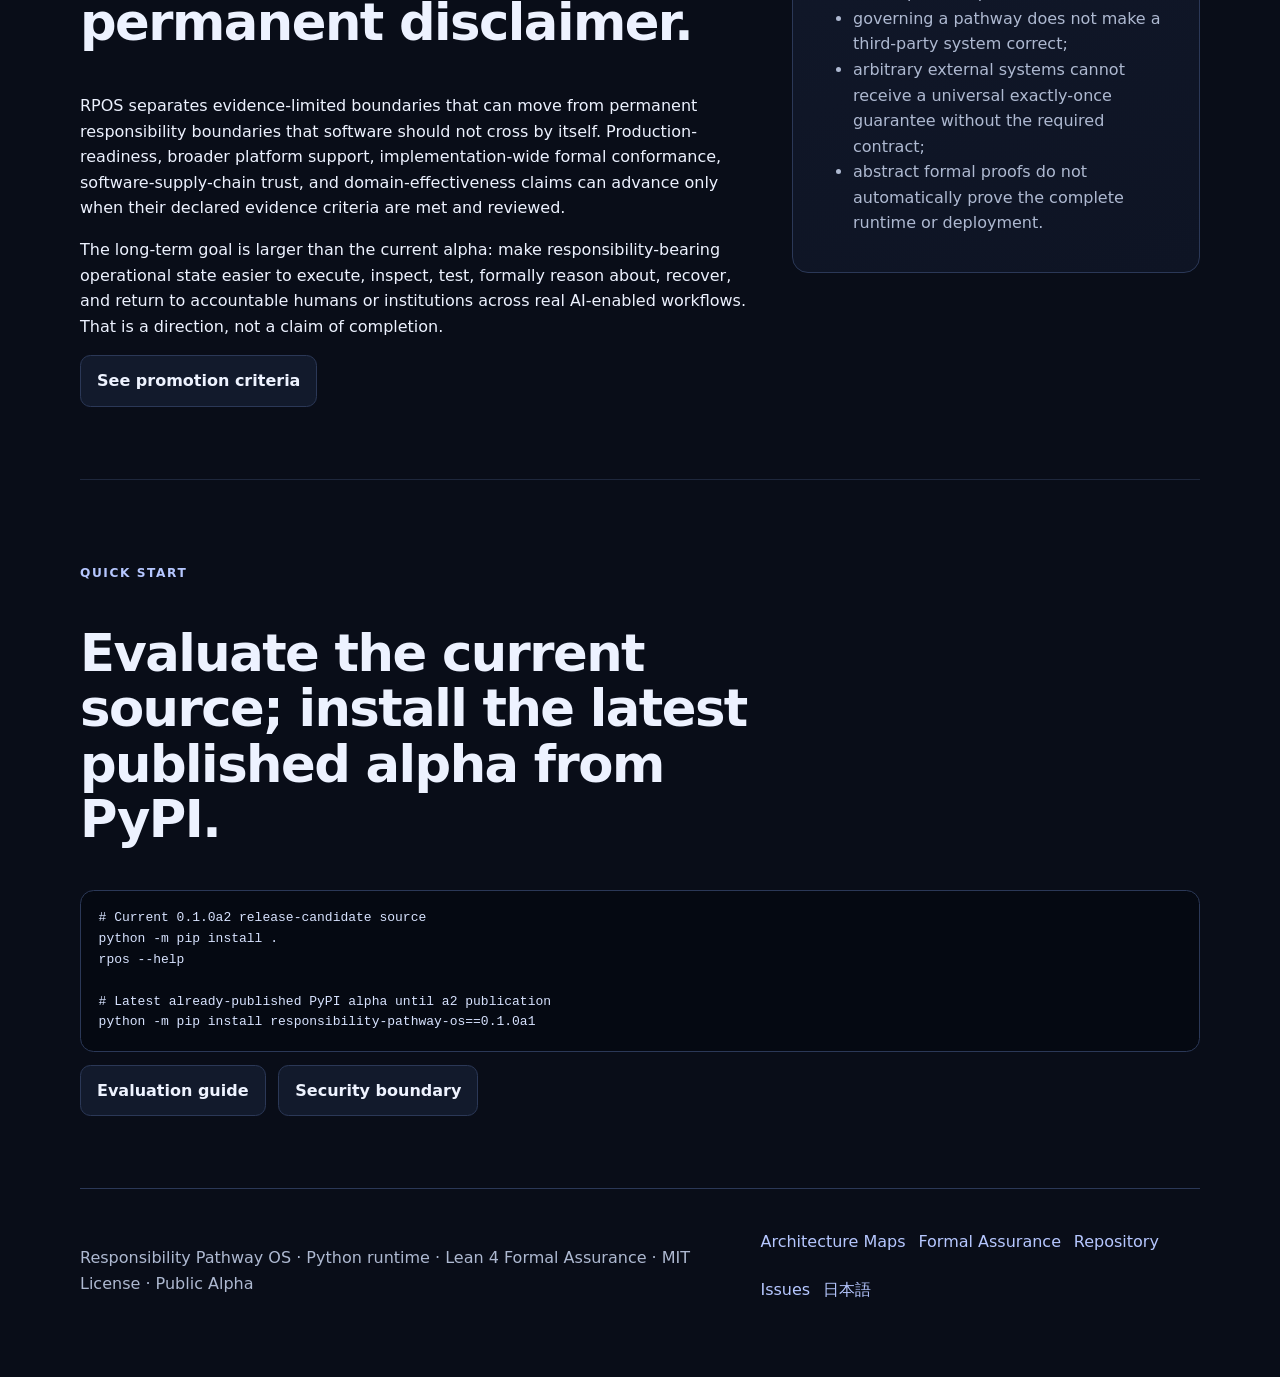
==== commit ebf8db05: "site: apply 0.1.0a2 publication positioning" ====
--- a/site/index.html
+++ b/site/index.html
@@ -3,25 +3,28 @@
 <head>
   <meta charset="utf-8">
   <meta name="viewport" content="width=device-width, initial-scale=1">
-  <meta name="description" content="Responsibility Pathway OS (RPOS): executable responsibility pathways in Python with critical responsibility invariants machine-checked in Lean 4, including Human Gate, authority, external-effect verification, recovery, and completion boundaries.">
-  <title>RPOS — Python Responsibility Pathways with Lean 4 Formal Assurance</title>
+  <meta name="description" content="Responsibility Pathway OS (RPOS): an independently engineered Python/SQLite operational runtime with Lean 4 machine-checked responsibility invariants, including Human Gate, authority, external-effect verification, recovery, and completion boundaries.">
+  <title>RPOS — Executable Responsibility Pathways in Python × Lean 4</title>
   <link rel="stylesheet" href="styles.css">
   <script src="app.js" defer></script>
 </head>
 <body>
 <a class="skip-link" href="#main">Skip to content</a>
-<header class="site-header"><a class="brand" href="#top"><span class="brand-mark">RPOS</span><span>Responsibility Pathway OS</span></a><nav><a href="#why">Why</a><a href="#pathway">Pathway</a><a href="#demo">Demo</a><a href="architecture.html">Architecture</a><a href="#assurance">Assurance</a><a href="#scope">Scope</a><a href="#start">Quick Start</a><a href="ja.html" lang="ja">日本語</a></nav></header>
+<header class="site-header"><a class="brand" href="#top"><span class="brand-mark">RPOS</span><span>Responsibility Pathway OS</span></a><nav><a href="#why">Why</a><a href="#lineage">Lineage</a><a href="#pathway">Pathway</a><a href="#demo">Demo</a><a href="architecture.html">Architecture</a><a href="#assurance">Assurance</a><a href="#scope">Scope</a><a href="#start">Quick Start</a><a href="ja.html" lang="ja">日本語</a></nav></header>
 <main id="main">
-<section class="hero" id="top"><div><p class="eyebrow">Python executable runtime × Lean 4 machine-checked invariants · Public Alpha 0.1.0a1</p><h1>Make responsibility executable. Machine-check the invariants that must not collapse.</h1><p class="lede">RPOS is an open-source Responsibility Pathway OS implemented as a Python/SQLite operational runtime with a Lean 4 Formal Assurance Surface. It keeps Human Gate, authority, dispatch, external-effect verification, uncertainty, recovery, explicit resumption, and completion connected as an executable responsibility pathway.</p><div class="actions"><a class="button primary" href="assurance.html">Inspect machine-checked invariants</a><a class="button secondary" href="demo.html">Explore the state-path demo</a><a class="button secondary" href="architecture.html">Explore architecture maps</a><a class="button secondary" href="https://github.com/YutoriKomeiji/responsibility-pathway-os">Open GitHub</a></div></div><div class="pathway-card" aria-label="Responsibility pathway"><div class="node">Proposal</div><span>↓</span><div class="node">Human Gate + Authority</div><span>↓</span><div class="node accent">Dispatch Boundary</div><span>↓</span><div class="node">Verify / EFFECT_UNKNOWN</div><span>↓</span><div class="node">Complete / Repair / Human Return</div></div></section>
+<section class="hero" id="top"><div><p class="eyebrow">Python executable runtime × Lean 4 machine-checked invariants · 0.1.0a2 Release Candidate</p><h1>Make responsibility executable. Machine-check the invariants that must not collapse.</h1><p class="lede">RPOS is an independently engineered, open-source Responsibility Pathway OS. Its Python/SQLite runtime keeps Human Gate, operational authority, dispatch, external-effect verification, uncertainty, repair, explicit resumption, and completion connected as executable state; its Lean 4 Formal Assurance Surface machine-checks selected responsibility invariants and links them to Python runtime tests.</p><div class="actions"><a class="button primary" href="assurance.html">Inspect machine-checked invariants</a><a class="button secondary" href="demo.html">Explore the state-path demo</a><a class="button secondary" href="architecture.html">Explore architecture maps</a><a class="button secondary" href="https://github.com/YutoriKomeiji/responsibility-pathway-os">Open GitHub</a></div></div><div class="pathway-card" aria-label="Responsibility pathway"><div class="node">Proposal</div><span>↓</span><div class="node">Human Gate + Authority</div><span>↓</span><div class="node accent">Dispatch Boundary</div><span>↓</span><div class="node">Verify / EFFECT_UNKNOWN</div><span>↓</span><div class="node">Complete / Repair / Human Return</div></div></section>
 <section class="section" id="why"><p class="eyebrow">The problem</p><h2>A successful API response is not the same thing as a verified effect.</h2><div class="feature-grid"><article><h3>Authority is contextual</h3><p>RPOS binds authorization to the actor, operation, action, evidence, context, time, target, and exact effect instead of treating permission as a timeless boolean.</p></article><article><h3>Unknown stays unknown</h3><p>If an external action may have happened but cannot be verified, RPOS does not silently convert ambiguity into success or automatic replay.</p></article><article><h3>Recovery preserves ownership</h3><p>Restart and reconciliation retain the unresolved pathway and return it to repair or a Human Gate instead of erasing responsibility.</p></article></div></section>
+<section class="section split" id="lineage"><div><p class="eyebrow">Independent lineage</p><h2>RPOS is the operating layer of the Responsibility Pathway lineage.</h2><p>RPOS is independently engineered through Responsibility Pathway Model / Paper → Design → Engineering → Runtime → Operating System. The lineage studies how responsibility remains connected across judgment, authorization, execution, uncertainty, repair, return, resumption, and residual ownership.</p><p><strong>RPOS owns operation, not intelligence.</strong> Models are replaceable proposal sources; a proposal does not become operational authority merely because a model produced it.</p></div><aside class="boundary-card"><h3>What this statement means</h3><ul><li>the project has its own documented Responsibility Pathway lineage;</li><li>its runtime and formal artifacts are inspectable in this repository;</li><li>third-party names, institutions, standards, patents, or media do not transfer authority or proof to RPOS.</li></ul></aside></section>
 <section class="section" id="pathway"><p class="eyebrow">Core lifecycle</p><h2>Responsibility is a path, not a flag.</h2><div class="flow"><span>PROPOSED</span><b>→</b><span>AUTHORIZED / HUMAN_GATE</span><b>→</b><span>DISPATCHING</span><b>→</b><span>VERIFIED / EFFECT_UNKNOWN</span><b>→</b><span>COMPLETED / REPAIR_REQUIRED / HUMAN_RETURN</span></div></section>
 <section class="section split" id="demo"><div><p class="eyebrow">Interactive state-path explorer</p><h2>See what RPOS does when the happy path stops being happy.</h2><p>The browser demo is an explicit state-path simulation derived from the documented RPOS lifecycle. It does not execute the Python runtime in-browser, so it never pretends a simulation is runtime evidence.</p><div class="actions"><a class="button primary" href="demo.html">Open the demo</a><a class="button secondary" href="https://github.com/YutoriKomeiji/responsibility-pathway-os/tree/main/examples">Run real Python examples</a></div></div><aside class="boundary-card"><h3>Scenarios</h3><ul><li>verified happy path;</li><li>Human Gate denial;</li><li>post-dispatch ambiguity;</li><li>restart without silent redispatch;</li><li>reconciliation and repair;</li><li>commit-time authority revalidation.</li></ul></aside></section>
-<section class="section split" id="assurance"><div><p class="eyebrow">Lean 4 Formal Assurance Surface</p><h2>Six published responsibility invariants are machine-checked and cross-linked to Python runtime tests.</h2><p>RPOS machine-checks named structural properties including: Human Gate cannot dispatch directly; only VERIFIED may enter COMPLETED; EFFECT_UNKNOWN is not completion; READY_TO_RESUME is not authority; a receipt is not external-effect verification; and a model proposal is not operational authority. The viewer links each risk to its Lean theorem, executable Python evidence, source hash, model scope, and proof ceiling.</p><div class="actions"><a class="button primary" href="assurance.html">Open Formal Assurance Viewer</a><a class="button secondary" href="architecture.html">Open verified architecture maps</a><a class="button secondary" href="https://github.com/YutoriKomeiji/responsibility-pathway-os/tree/main/formal/lean">Read Lean 4 sources</a></div></div><aside class="boundary-card"><h3>What the proof establishes</h3><ul><li>the named invariant holds in its declared Lean model;</li><li>the corresponding Python behavior is independently exercised by linked runtime tests;</li><li>the public catalog keeps theorem scope and proof ceiling explicit;</li><li>formal proof, implementation evidence, and external-effect evidence remain distinct.</li></ul></aside></section>
-<section class="section split" id="scope"><div><p class="eyebrow">Evidence boundary & promotion</p><h2>Public Alpha is a current evidence state, not a permanent disclaimer.</h2><p>RPOS separates evidence-limited boundaries that can move from permanent responsibility boundaries that software should not cross by itself. Production-readiness, broader platform support, implementation-wide formal conformance, software-supply-chain trust, and domain-effectiveness claims can advance only when their declared evidence criteria are met and reviewed.</p><div class="actions"><a class="button secondary" href="https://github.com/YutoriKomeiji/responsibility-pathway-os/blob/main/docs/en/claim-boundary-promotion.md">See promotion criteria</a></div></div><aside class="boundary-card"><h3>Permanent responsibility boundaries</h3><ul><li>software does not create legal or organizational authority;</li><li>a receipt is not proof of external effect;</li><li>governing a pathway does not make a third-party system correct;</li><li>arbitrary external systems cannot receive a universal exactly-once guarantee without the required contract;</li><li>abstract formal proofs do not automatically prove the complete runtime or deployment.</li></ul></aside></section>
-<section class="section quick-start" id="start"><div><p class="eyebrow">Quick Start</p><h2>Install the Public Alpha in an isolated environment.</h2></div><pre><code>python -m venv .venv
-. .venv/bin/activate
-python -m pip install responsibility-pathway-os==0.1.0a1
-rpos --help</code></pre><div class="actions"><a class="button secondary" href="https://github.com/YutoriKomeiji/responsibility-pathway-os/blob/main/docs/en/public-alpha-evaluation-guide.md">Evaluation guide</a><a class="button secondary" href="https://github.com/YutoriKomeiji/responsibility-pathway-os/blob/main/SECURITY.md">Security boundary</a></div></section>
+<section class="section split" id="assurance"><div><p class="eyebrow">Lean 4 Formal Assurance Surface</p><h2>Six published responsibility invariants are machine-checked and cross-linked to Python runtime tests.</h2><p>RPOS machine-checks named structural properties including: Human Gate cannot dispatch directly; only VERIFIED may enter COMPLETED; EFFECT_UNKNOWN is not completion; READY_TO_RESUME is not authority; a receipt is not external-effect verification; and a model proposal is not operational authority. The viewer links each risk to its Lean theorem, executable Python evidence, source identity, model scope, and proof ceiling.</p><div class="actions"><a class="button primary" href="assurance.html">Open Formal Assurance Viewer</a><a class="button secondary" href="architecture.html">Open verified architecture maps</a><a class="button secondary" href="https://github.com/YutoriKomeiji/responsibility-pathway-os/tree/main/formal/lean">Read Lean 4 sources</a></div></div><aside class="boundary-card"><h3>What the proof establishes</h3><ul><li>the named invariant holds in its declared Lean model;</li><li>the corresponding Python behavior is independently exercised by linked runtime tests;</li><li>the public catalog keeps theorem scope and proof ceiling explicit;</li><li>formal proof, implementation evidence, and external-effect evidence remain distinct.</li></ul></aside></section>
+<section class="section split" id="scope"><div><p class="eyebrow">Evidence boundary & promotion</p><h2>Public Alpha is a current evidence state, not a permanent disclaimer.</h2><p>RPOS separates evidence-limited boundaries that can move from permanent responsibility boundaries that software should not cross by itself. Production-readiness, broader platform support, implementation-wide formal conformance, software-supply-chain trust, and domain-effectiveness claims can advance only when their declared evidence criteria are met and reviewed.</p><p>The long-term goal is larger than the current alpha: make responsibility-bearing operational state easier to execute, inspect, test, formally reason about, recover, and return to accountable humans or institutions across real AI-enabled workflows. That is a direction, not a claim of completion.</p><div class="actions"><a class="button secondary" href="https://github.com/YutoriKomeiji/responsibility-pathway-os/blob/main/docs/en/claim-boundary-promotion.md">See promotion criteria</a></div></div><aside class="boundary-card"><h3>Permanent responsibility boundaries</h3><ul><li>software does not create legal or organizational authority;</li><li>a receipt is not proof of external effect;</li><li>governing a pathway does not make a third-party system correct;</li><li>arbitrary external systems cannot receive a universal exactly-once guarantee without the required contract;</li><li>abstract formal proofs do not automatically prove the complete runtime or deployment.</li></ul></aside></section>
+<section class="section quick-start" id="start"><div><p class="eyebrow">Quick Start</p><h2>Evaluate the current source; install the latest published alpha from PyPI.</h2></div><pre><code># Current 0.1.0a2 release-candidate source
+python -m pip install .
+rpos --help
+
+# Latest already-published PyPI alpha until a2 publication
+python -m pip install responsibility-pathway-os==0.1.0a1</code></pre><div class="actions"><a class="button secondary" href="https://github.com/YutoriKomeiji/responsibility-pathway-os/blob/main/docs/en/public-alpha-evaluation-guide.md">Evaluation guide</a><a class="button secondary" href="https://github.com/YutoriKomeiji/responsibility-pathway-os/blob/main/SECURITY.md">Security boundary</a></div></section>
 </main>
 <footer><p>Responsibility Pathway OS · Python runtime · Lean 4 Formal Assurance · MIT License · Public Alpha</p><nav><a href="architecture.html">Architecture Maps</a><a href="assurance.html">Formal Assurance</a><a href="https://github.com/YutoriKomeiji/responsibility-pathway-os">Repository</a><a href="https://github.com/YutoriKomeiji/responsibility-pathway-os/issues">Issues</a><a href="ja.html" lang="ja">日本語</a></nav></footer>
 </body>
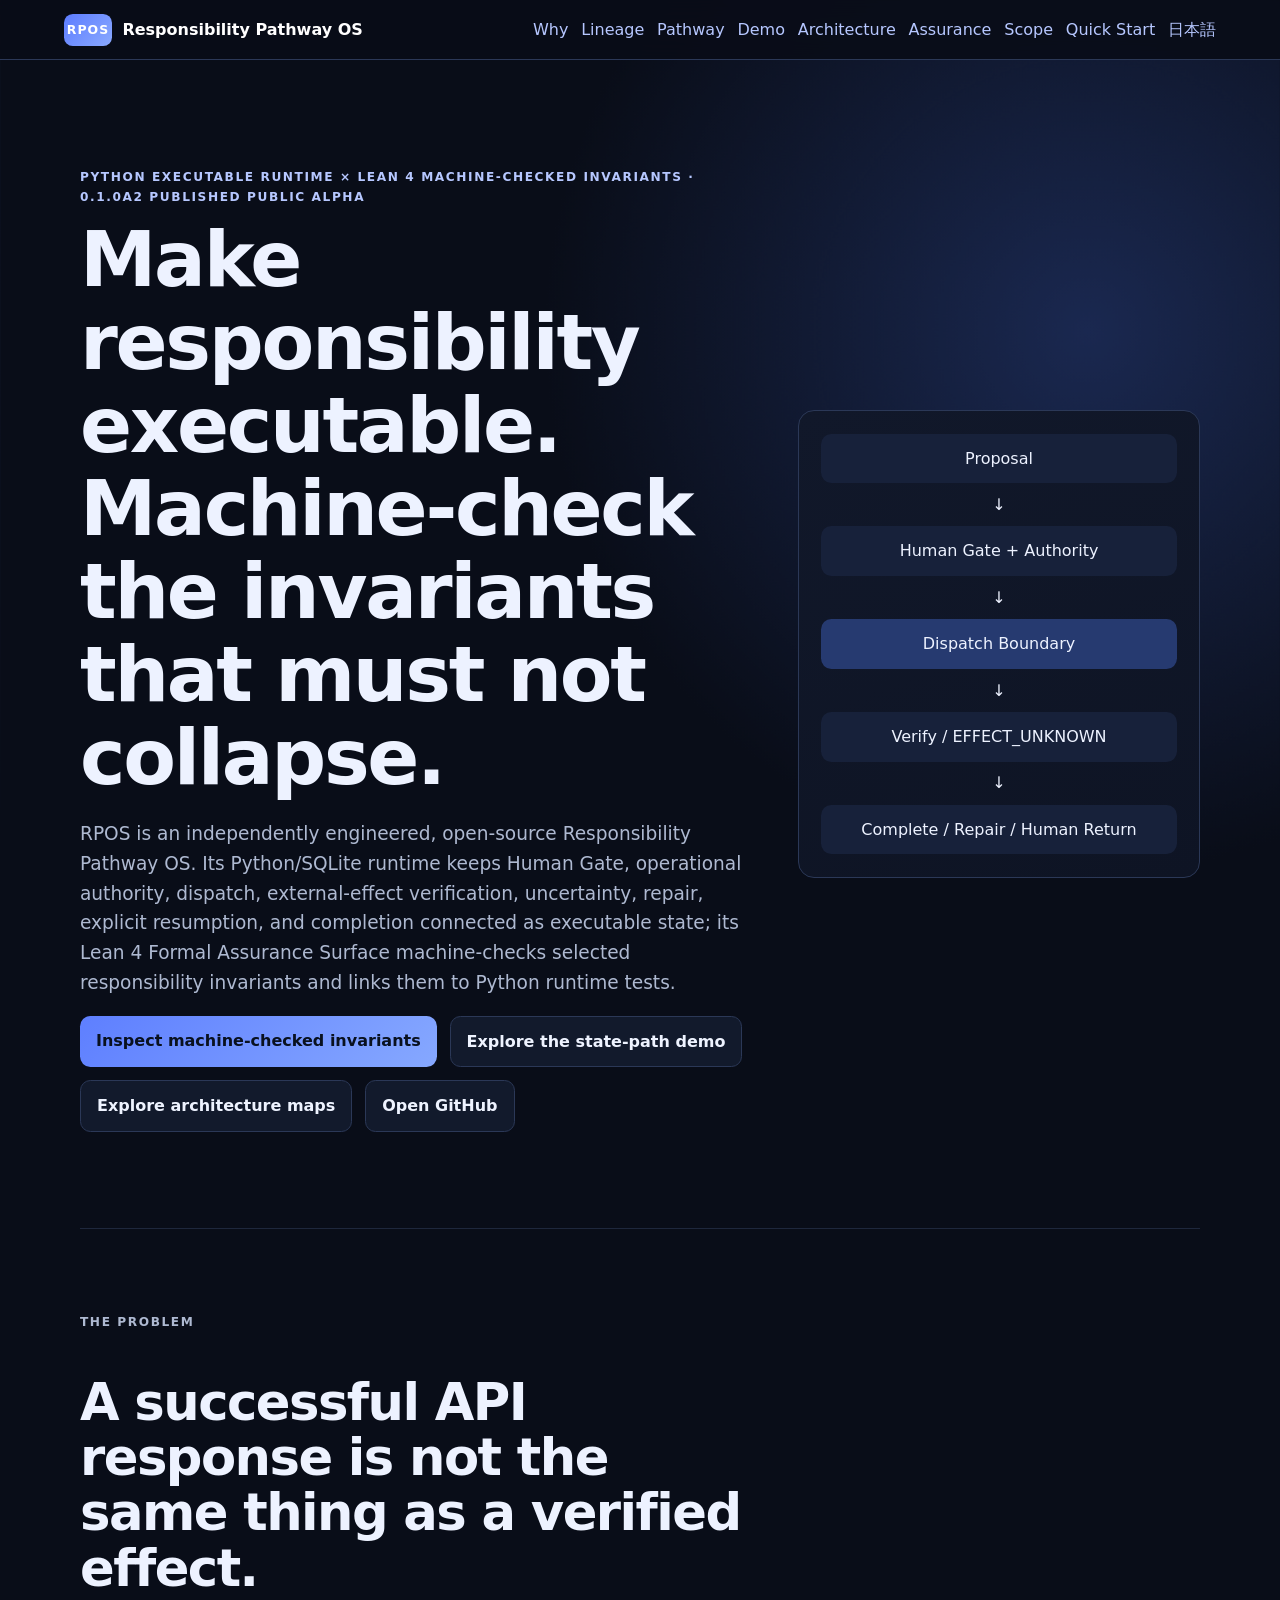
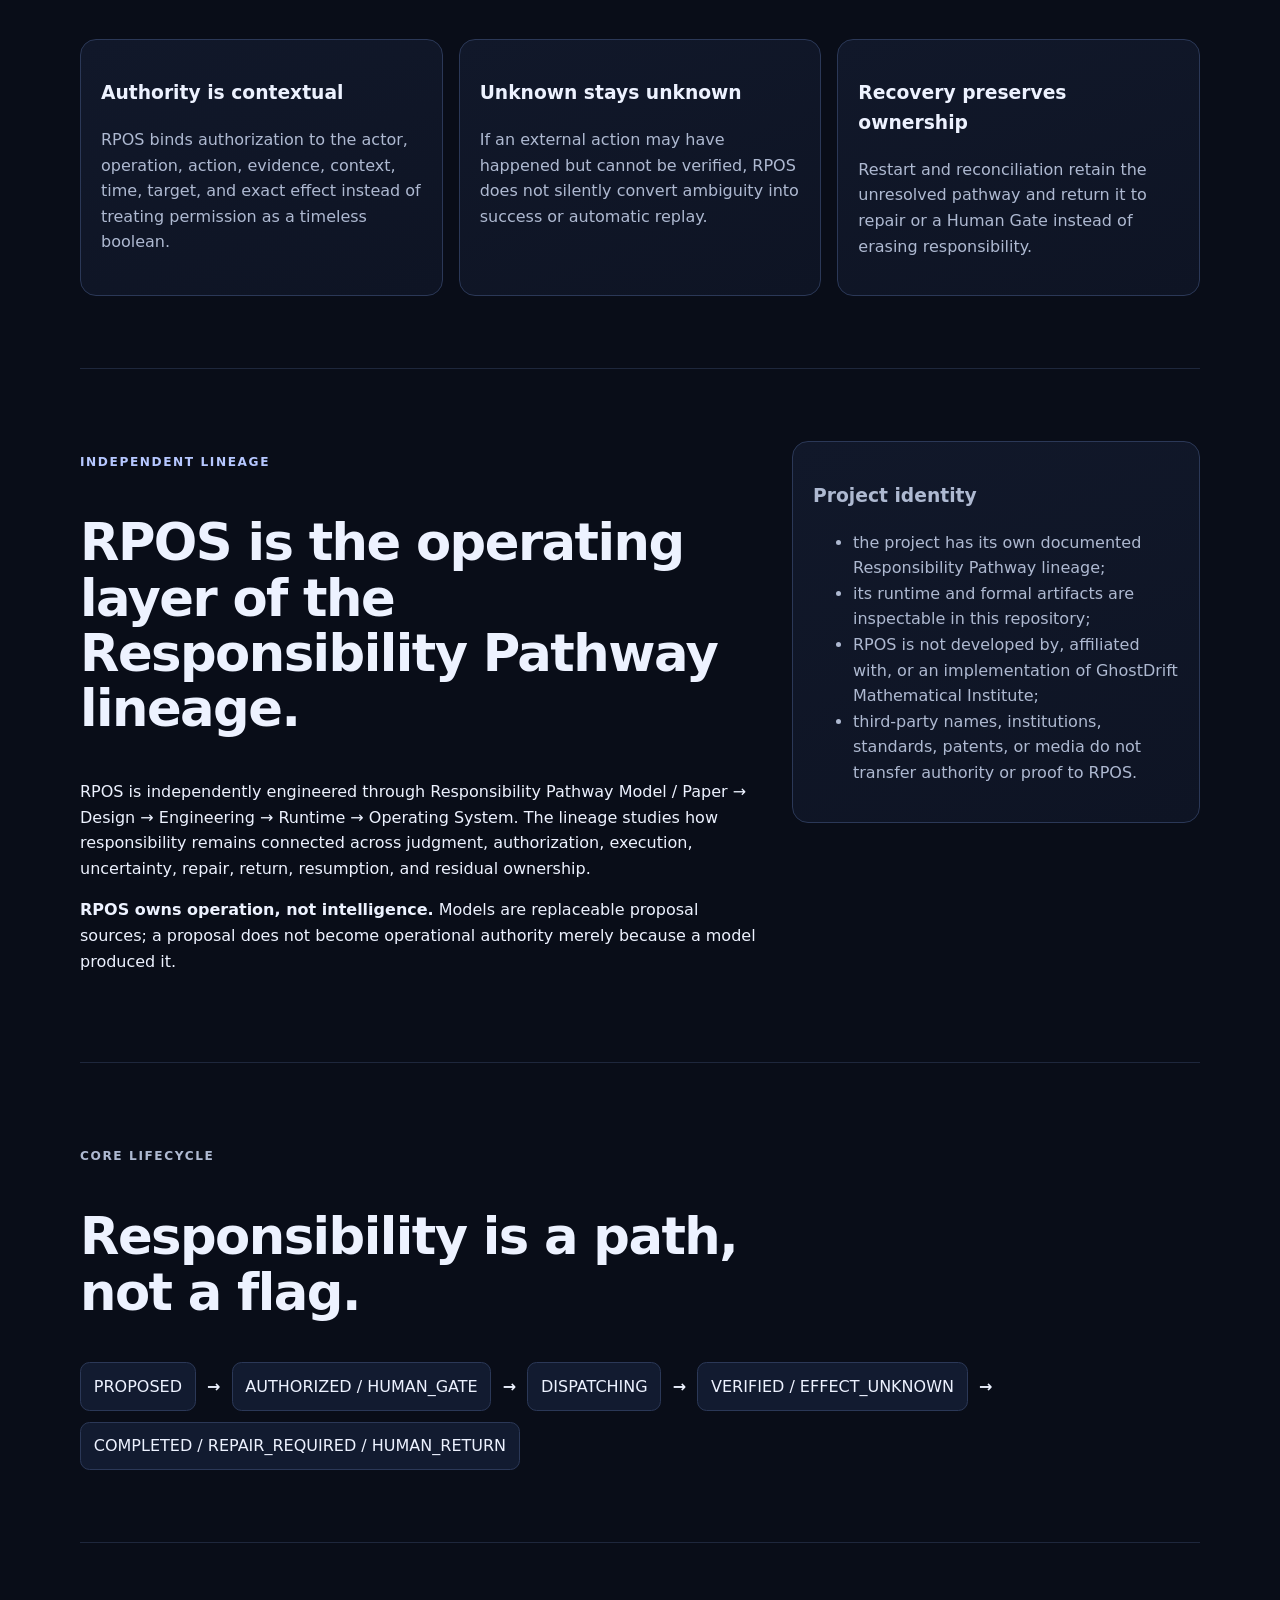
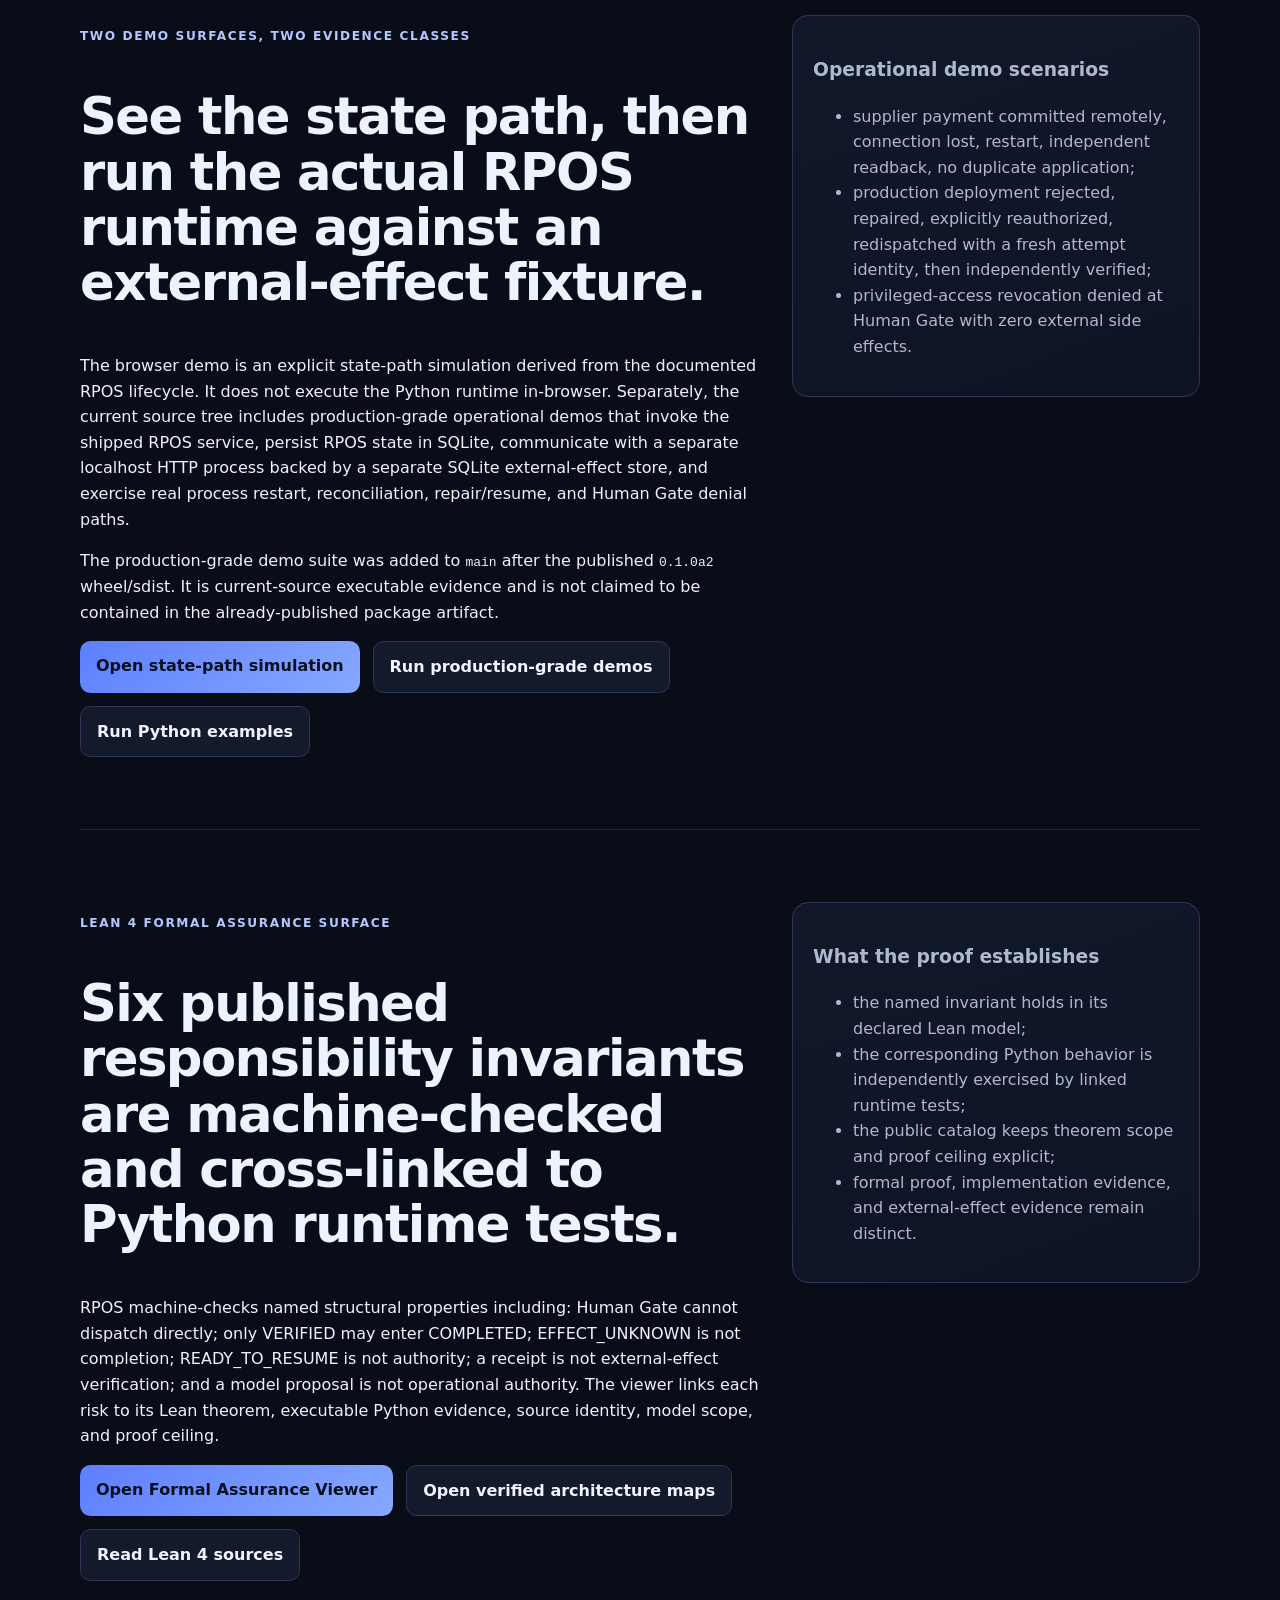
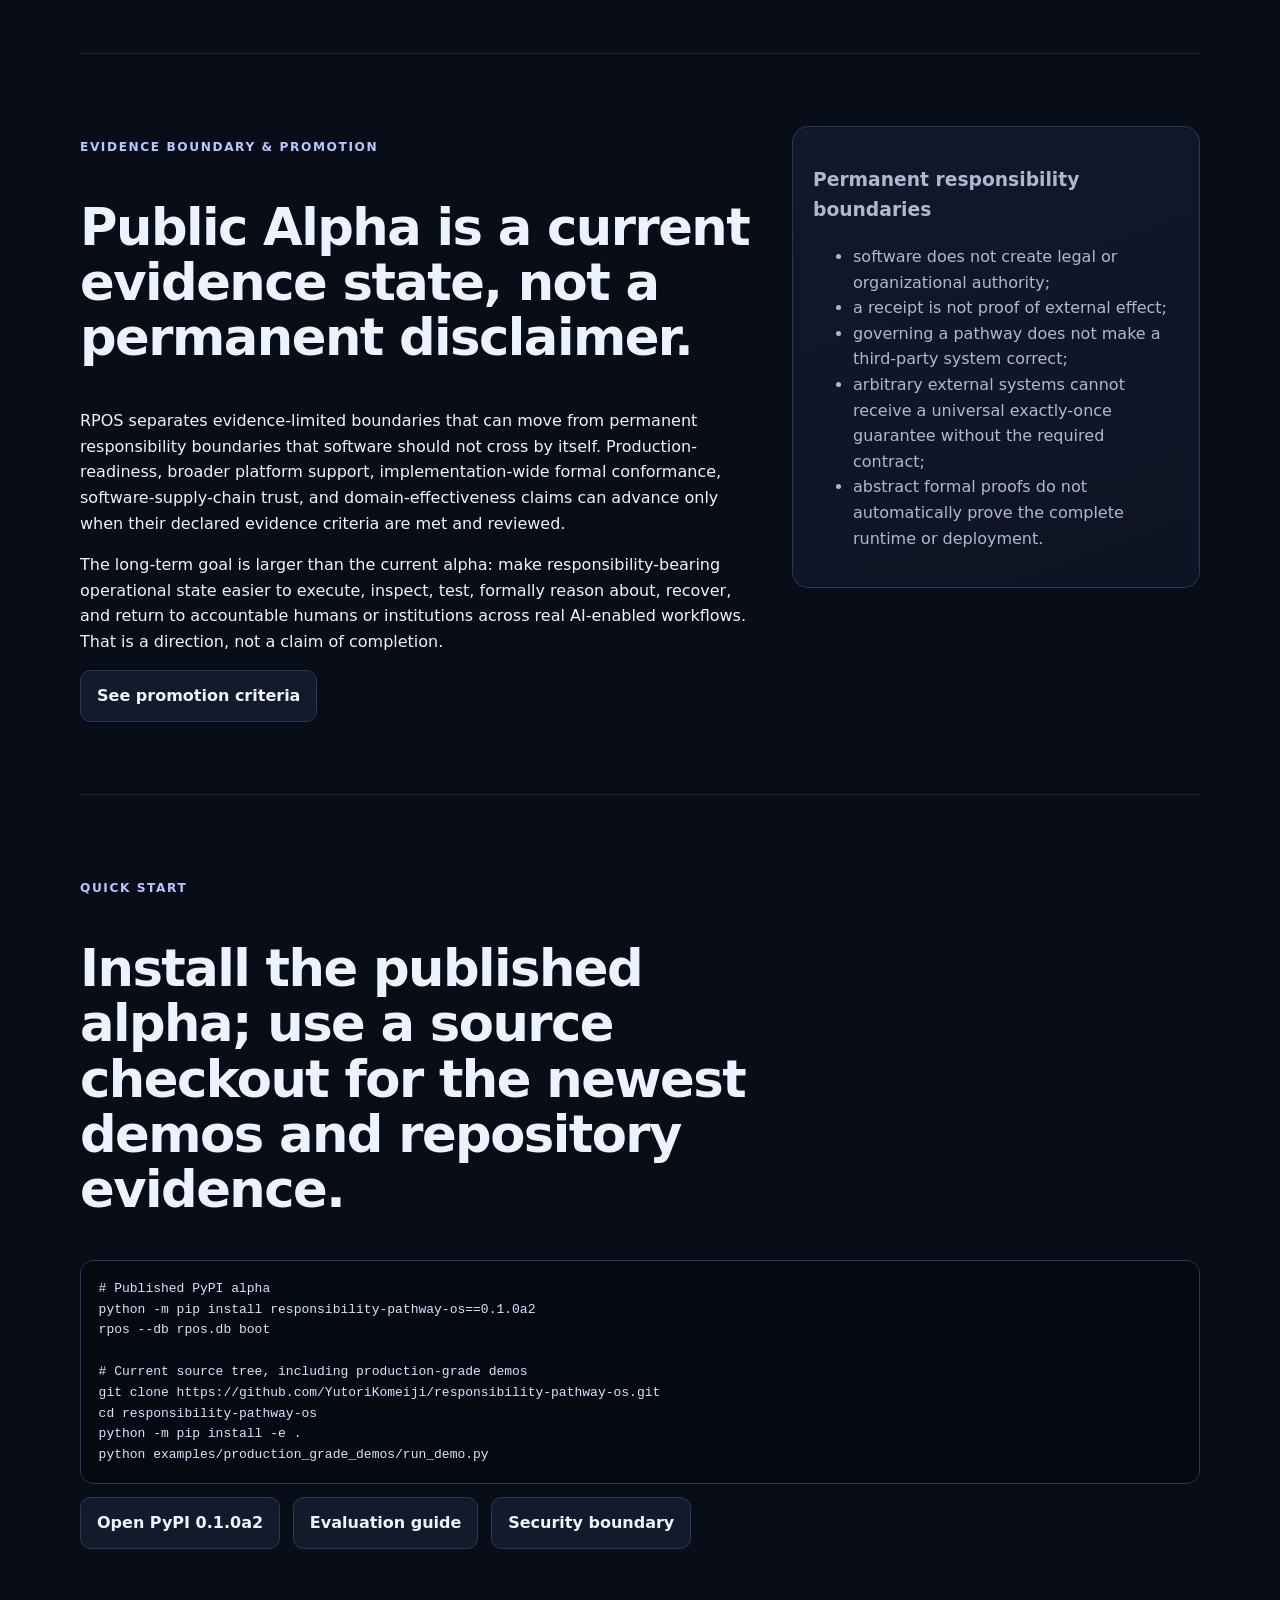
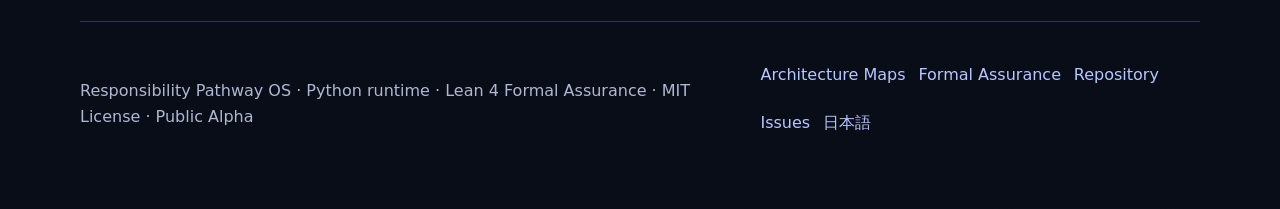
==== commit 996b548f: "site: synchronize published a2 surface and operational demos" ====
--- a/site/index.html
+++ b/site/index.html
@@ -12,19 +12,22 @@
 <a class="skip-link" href="#main">Skip to content</a>
 <header class="site-header"><a class="brand" href="#top"><span class="brand-mark">RPOS</span><span>Responsibility Pathway OS</span></a><nav><a href="#why">Why</a><a href="#lineage">Lineage</a><a href="#pathway">Pathway</a><a href="#demo">Demo</a><a href="architecture.html">Architecture</a><a href="#assurance">Assurance</a><a href="#scope">Scope</a><a href="#start">Quick Start</a><a href="ja.html" lang="ja">日本語</a></nav></header>
 <main id="main">
-<section class="hero" id="top"><div><p class="eyebrow">Python executable runtime × Lean 4 machine-checked invariants · 0.1.0a2 Release Candidate</p><h1>Make responsibility executable. Machine-check the invariants that must not collapse.</h1><p class="lede">RPOS is an independently engineered, open-source Responsibility Pathway OS. Its Python/SQLite runtime keeps Human Gate, operational authority, dispatch, external-effect verification, uncertainty, repair, explicit resumption, and completion connected as executable state; its Lean 4 Formal Assurance Surface machine-checks selected responsibility invariants and links them to Python runtime tests.</p><div class="actions"><a class="button primary" href="assurance.html">Inspect machine-checked invariants</a><a class="button secondary" href="demo.html">Explore the state-path demo</a><a class="button secondary" href="architecture.html">Explore architecture maps</a><a class="button secondary" href="https://github.com/YutoriKomeiji/responsibility-pathway-os">Open GitHub</a></div></div><div class="pathway-card" aria-label="Responsibility pathway"><div class="node">Proposal</div><span>↓</span><div class="node">Human Gate + Authority</div><span>↓</span><div class="node accent">Dispatch Boundary</div><span>↓</span><div class="node">Verify / EFFECT_UNKNOWN</div><span>↓</span><div class="node">Complete / Repair / Human Return</div></div></section>
+<section class="hero" id="top"><div><p class="eyebrow">Python executable runtime × Lean 4 machine-checked invariants · 0.1.0a2 Published Public Alpha</p><h1>Make responsibility executable. Machine-check the invariants that must not collapse.</h1><p class="lede">RPOS is an independently engineered, open-source Responsibility Pathway OS. Its Python/SQLite runtime keeps Human Gate, operational authority, dispatch, external-effect verification, uncertainty, repair, explicit resumption, and completion connected as executable state; its Lean 4 Formal Assurance Surface machine-checks selected responsibility invariants and links them to Python runtime tests.</p><div class="actions"><a class="button primary" href="assurance.html">Inspect machine-checked invariants</a><a class="button secondary" href="demo.html">Explore the state-path demo</a><a class="button secondary" href="architecture.html">Explore architecture maps</a><a class="button secondary" href="https://github.com/YutoriKomeiji/responsibility-pathway-os">Open GitHub</a></div></div><div class="pathway-card" aria-label="Responsibility pathway"><div class="node">Proposal</div><span>↓</span><div class="node">Human Gate + Authority</div><span>↓</span><div class="node accent">Dispatch Boundary</div><span>↓</span><div class="node">Verify / EFFECT_UNKNOWN</div><span>↓</span><div class="node">Complete / Repair / Human Return</div></div></section>
 <section class="section" id="why"><p class="eyebrow">The problem</p><h2>A successful API response is not the same thing as a verified effect.</h2><div class="feature-grid"><article><h3>Authority is contextual</h3><p>RPOS binds authorization to the actor, operation, action, evidence, context, time, target, and exact effect instead of treating permission as a timeless boolean.</p></article><article><h3>Unknown stays unknown</h3><p>If an external action may have happened but cannot be verified, RPOS does not silently convert ambiguity into success or automatic replay.</p></article><article><h3>Recovery preserves ownership</h3><p>Restart and reconciliation retain the unresolved pathway and return it to repair or a Human Gate instead of erasing responsibility.</p></article></div></section>
-<section class="section split" id="lineage"><div><p class="eyebrow">Independent lineage</p><h2>RPOS is the operating layer of the Responsibility Pathway lineage.</h2><p>RPOS is independently engineered through Responsibility Pathway Model / Paper → Design → Engineering → Runtime → Operating System. The lineage studies how responsibility remains connected across judgment, authorization, execution, uncertainty, repair, return, resumption, and residual ownership.</p><p><strong>RPOS owns operation, not intelligence.</strong> Models are replaceable proposal sources; a proposal does not become operational authority merely because a model produced it.</p></div><aside class="boundary-card"><h3>What this statement means</h3><ul><li>the project has its own documented Responsibility Pathway lineage;</li><li>its runtime and formal artifacts are inspectable in this repository;</li><li>third-party names, institutions, standards, patents, or media do not transfer authority or proof to RPOS.</li></ul></aside></section>
+<section class="section split" id="lineage"><div><p class="eyebrow">Independent lineage</p><h2>RPOS is the operating layer of the Responsibility Pathway lineage.</h2><p>RPOS is independently engineered through Responsibility Pathway Model / Paper → Design → Engineering → Runtime → Operating System. The lineage studies how responsibility remains connected across judgment, authorization, execution, uncertainty, repair, return, resumption, and residual ownership.</p><p><strong>RPOS owns operation, not intelligence.</strong> Models are replaceable proposal sources; a proposal does not become operational authority merely because a model produced it.</p></div><aside class="boundary-card"><h3>Project identity</h3><ul><li>the project has its own documented Responsibility Pathway lineage;</li><li>its runtime and formal artifacts are inspectable in this repository;</li><li>RPOS is not developed by, affiliated with, or an implementation of GhostDrift Mathematical Institute;</li><li>third-party names, institutions, standards, patents, or media do not transfer authority or proof to RPOS.</li></ul></aside></section>
 <section class="section" id="pathway"><p class="eyebrow">Core lifecycle</p><h2>Responsibility is a path, not a flag.</h2><div class="flow"><span>PROPOSED</span><b>→</b><span>AUTHORIZED / HUMAN_GATE</span><b>→</b><span>DISPATCHING</span><b>→</b><span>VERIFIED / EFFECT_UNKNOWN</span><b>→</b><span>COMPLETED / REPAIR_REQUIRED / HUMAN_RETURN</span></div></section>
-<section class="section split" id="demo"><div><p class="eyebrow">Interactive state-path explorer</p><h2>See what RPOS does when the happy path stops being happy.</h2><p>The browser demo is an explicit state-path simulation derived from the documented RPOS lifecycle. It does not execute the Python runtime in-browser, so it never pretends a simulation is runtime evidence.</p><div class="actions"><a class="button primary" href="demo.html">Open the demo</a><a class="button secondary" href="https://github.com/YutoriKomeiji/responsibility-pathway-os/tree/main/examples">Run real Python examples</a></div></div><aside class="boundary-card"><h3>Scenarios</h3><ul><li>verified happy path;</li><li>Human Gate denial;</li><li>post-dispatch ambiguity;</li><li>restart without silent redispatch;</li><li>reconciliation and repair;</li><li>commit-time authority revalidation.</li></ul></aside></section>
+<section class="section split" id="demo"><div><p class="eyebrow">Two demo surfaces, two evidence classes</p><h2>See the state path, then run the actual RPOS runtime against an external-effect fixture.</h2><p>The browser demo is an explicit state-path simulation derived from the documented RPOS lifecycle. It does not execute the Python runtime in-browser. Separately, the current source tree includes production-grade operational demos that invoke the shipped RPOS service, persist RPOS state in SQLite, communicate with a separate localhost HTTP process backed by a separate SQLite external-effect store, and exercise real process restart, reconciliation, repair/resume, and Human Gate denial paths.</p><p>The production-grade demo suite was added to <code>main</code> after the published <code>0.1.0a2</code> wheel/sdist. It is current-source executable evidence and is not claimed to be contained in the already-published package artifact.</p><div class="actions"><a class="button primary" href="demo.html">Open state-path simulation</a><a class="button secondary" href="https://github.com/YutoriKomeiji/responsibility-pathway-os/tree/main/examples/production_grade_demos">Run production-grade demos</a><a class="button secondary" href="https://github.com/YutoriKomeiji/responsibility-pathway-os/tree/main/examples">Run Python examples</a></div></div><aside class="boundary-card"><h3>Operational demo scenarios</h3><ul><li>supplier payment committed remotely, connection lost, restart, independent readback, no duplicate application;</li><li>production deployment rejected, repaired, explicitly reauthorized, redispatched with a fresh attempt identity, then independently verified;</li><li>privileged-access revocation denied at Human Gate with zero external side effects.</li></ul></aside></section>
 <section class="section split" id="assurance"><div><p class="eyebrow">Lean 4 Formal Assurance Surface</p><h2>Six published responsibility invariants are machine-checked and cross-linked to Python runtime tests.</h2><p>RPOS machine-checks named structural properties including: Human Gate cannot dispatch directly; only VERIFIED may enter COMPLETED; EFFECT_UNKNOWN is not completion; READY_TO_RESUME is not authority; a receipt is not external-effect verification; and a model proposal is not operational authority. The viewer links each risk to its Lean theorem, executable Python evidence, source identity, model scope, and proof ceiling.</p><div class="actions"><a class="button primary" href="assurance.html">Open Formal Assurance Viewer</a><a class="button secondary" href="architecture.html">Open verified architecture maps</a><a class="button secondary" href="https://github.com/YutoriKomeiji/responsibility-pathway-os/tree/main/formal/lean">Read Lean 4 sources</a></div></div><aside class="boundary-card"><h3>What the proof establishes</h3><ul><li>the named invariant holds in its declared Lean model;</li><li>the corresponding Python behavior is independently exercised by linked runtime tests;</li><li>the public catalog keeps theorem scope and proof ceiling explicit;</li><li>formal proof, implementation evidence, and external-effect evidence remain distinct.</li></ul></aside></section>
 <section class="section split" id="scope"><div><p class="eyebrow">Evidence boundary & promotion</p><h2>Public Alpha is a current evidence state, not a permanent disclaimer.</h2><p>RPOS separates evidence-limited boundaries that can move from permanent responsibility boundaries that software should not cross by itself. Production-readiness, broader platform support, implementation-wide formal conformance, software-supply-chain trust, and domain-effectiveness claims can advance only when their declared evidence criteria are met and reviewed.</p><p>The long-term goal is larger than the current alpha: make responsibility-bearing operational state easier to execute, inspect, test, formally reason about, recover, and return to accountable humans or institutions across real AI-enabled workflows. That is a direction, not a claim of completion.</p><div class="actions"><a class="button secondary" href="https://github.com/YutoriKomeiji/responsibility-pathway-os/blob/main/docs/en/claim-boundary-promotion.md">See promotion criteria</a></div></div><aside class="boundary-card"><h3>Permanent responsibility boundaries</h3><ul><li>software does not create legal or organizational authority;</li><li>a receipt is not proof of external effect;</li><li>governing a pathway does not make a third-party system correct;</li><li>arbitrary external systems cannot receive a universal exactly-once guarantee without the required contract;</li><li>abstract formal proofs do not automatically prove the complete runtime or deployment.</li></ul></aside></section>
-<section class="section quick-start" id="start"><div><p class="eyebrow">Quick Start</p><h2>Evaluate the current source; install the latest published alpha from PyPI.</h2></div><pre><code># Current 0.1.0a2 release-candidate source
-python -m pip install .
-rpos --help
+<section class="section quick-start" id="start"><div><p class="eyebrow">Quick Start</p><h2>Install the published alpha; use a source checkout for the newest demos and repository evidence.</h2></div><pre><code># Published PyPI alpha
+python -m pip install responsibility-pathway-os==0.1.0a2
+rpos --db rpos.db boot
 
-# Latest already-published PyPI alpha until a2 publication
-python -m pip install responsibility-pathway-os==0.1.0a1</code></pre><div class="actions"><a class="button secondary" href="https://github.com/YutoriKomeiji/responsibility-pathway-os/blob/main/docs/en/public-alpha-evaluation-guide.md">Evaluation guide</a><a class="button secondary" href="https://github.com/YutoriKomeiji/responsibility-pathway-os/blob/main/SECURITY.md">Security boundary</a></div></section>
+# Current source tree, including production-grade demos
+git clone https://github.com/YutoriKomeiji/responsibility-pathway-os.git
+cd responsibility-pathway-os
+python -m pip install -e .
+python examples/production_grade_demos/run_demo.py</code></pre><div class="actions"><a class="button secondary" href="https://pypi.org/project/responsibility-pathway-os/0.1.0a2/">Open PyPI 0.1.0a2</a><a class="button secondary" href="https://github.com/YutoriKomeiji/responsibility-pathway-os/blob/main/docs/en/public-alpha-evaluation-guide.md">Evaluation guide</a><a class="button secondary" href="https://github.com/YutoriKomeiji/responsibility-pathway-os/blob/main/SECURITY.md">Security boundary</a></div></section>
 </main>
 <footer><p>Responsibility Pathway OS · Python runtime · Lean 4 Formal Assurance · MIT License · Public Alpha</p><nav><a href="architecture.html">Architecture Maps</a><a href="assurance.html">Formal Assurance</a><a href="https://github.com/YutoriKomeiji/responsibility-pathway-os">Repository</a><a href="https://github.com/YutoriKomeiji/responsibility-pathway-os/issues">Issues</a><a href="ja.html" lang="ja">日本語</a></nav></footer>
 </body>
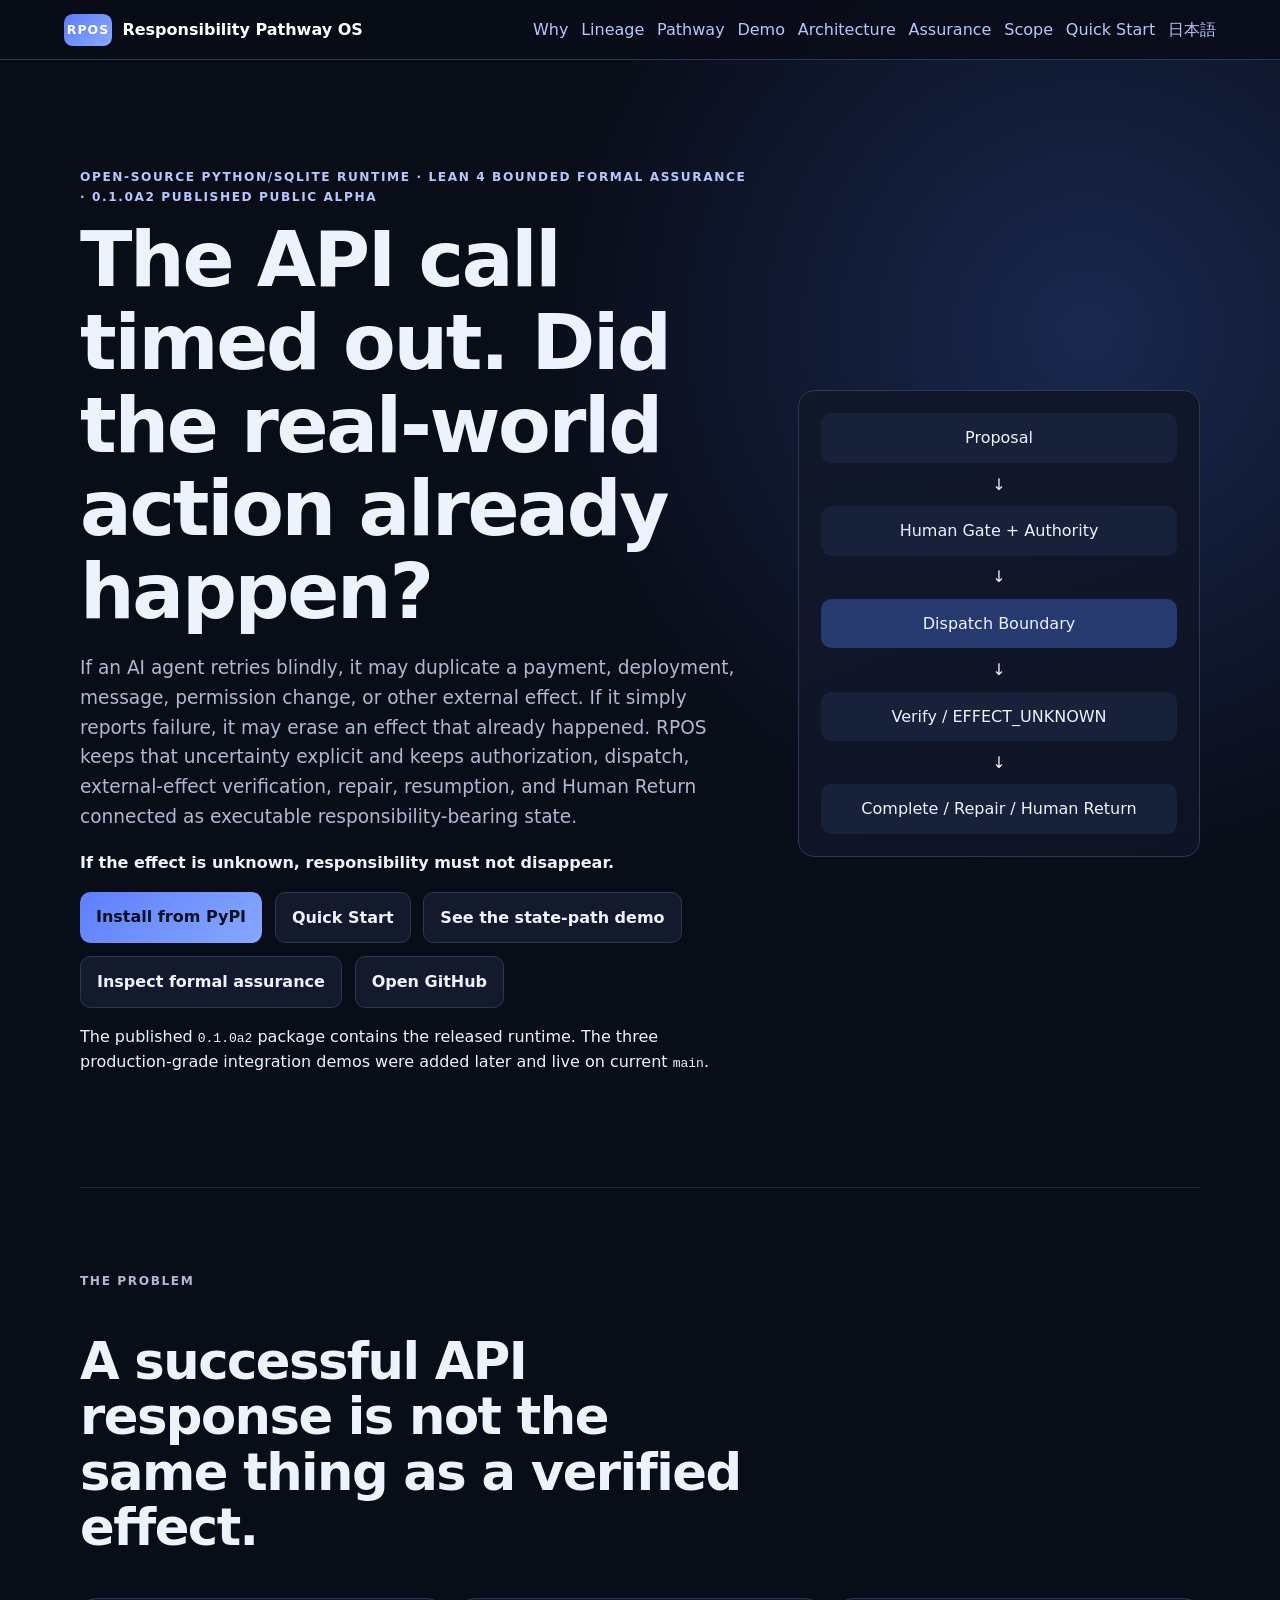
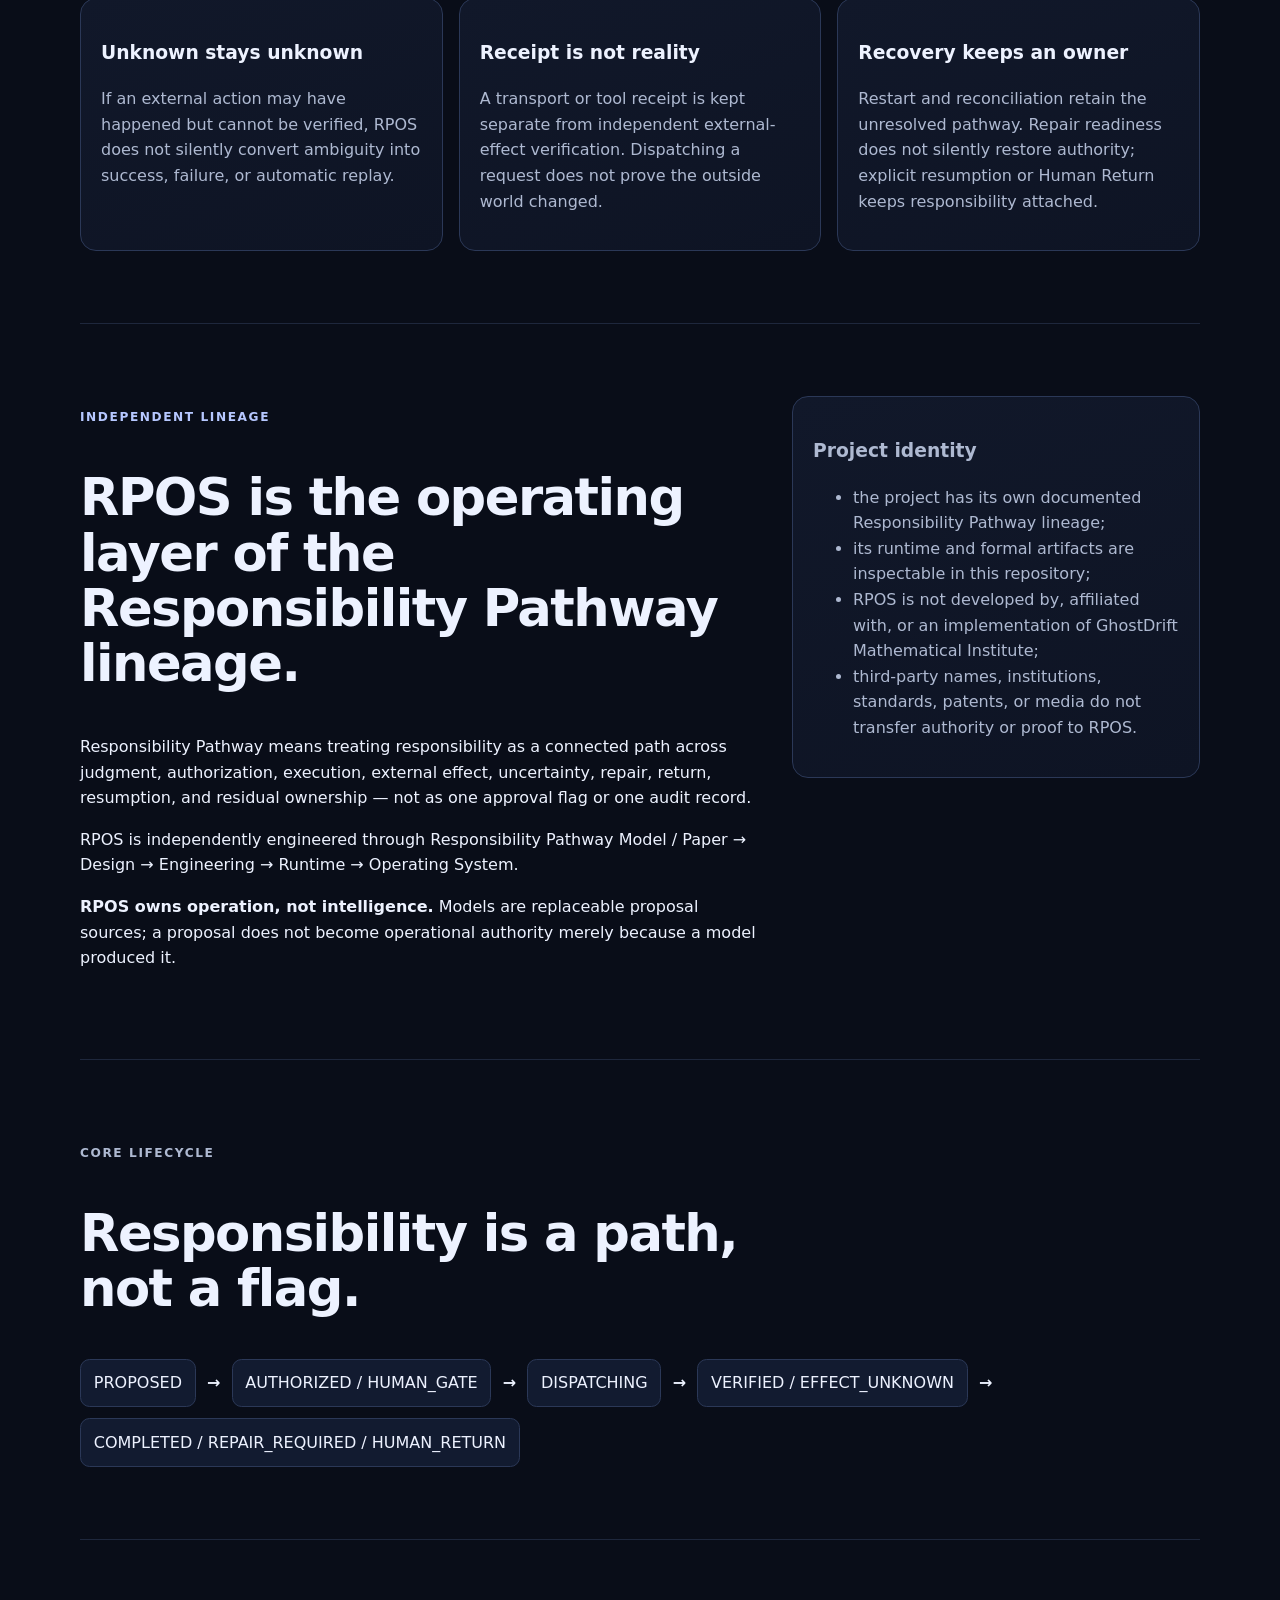
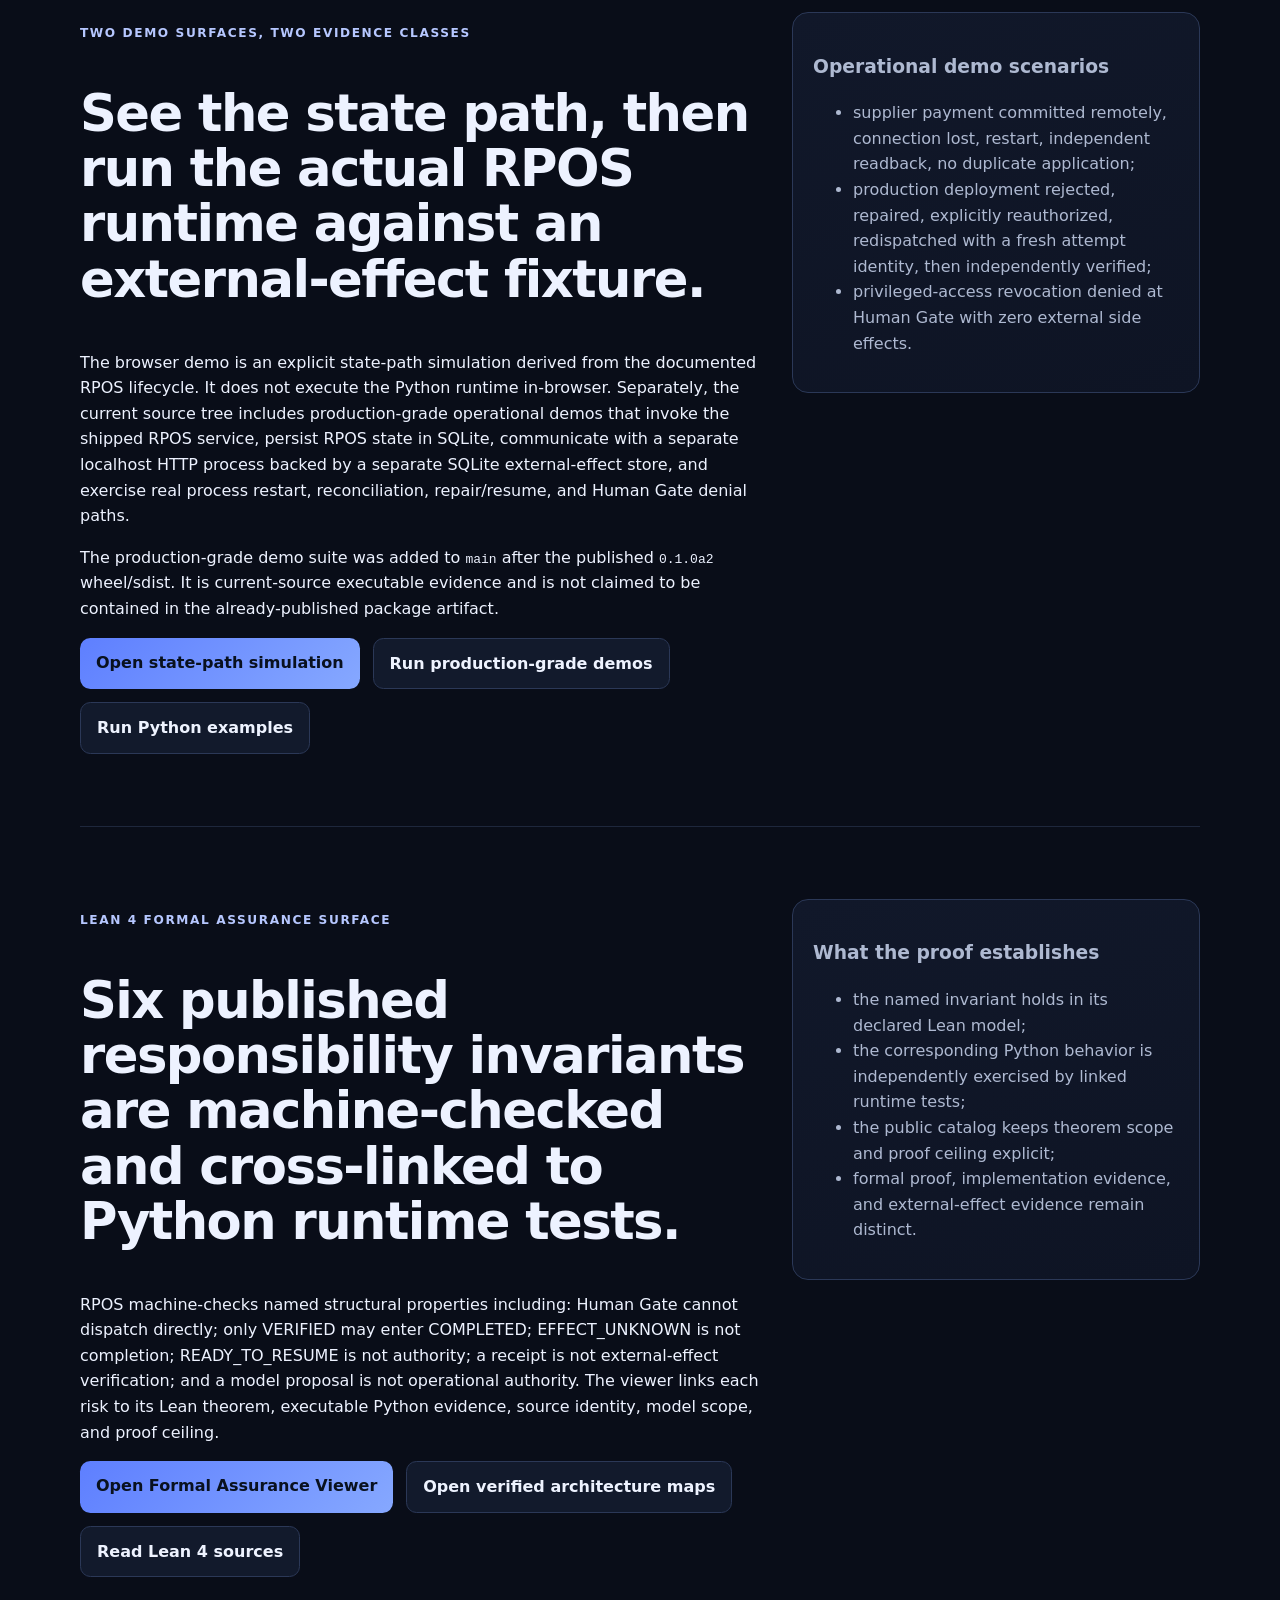
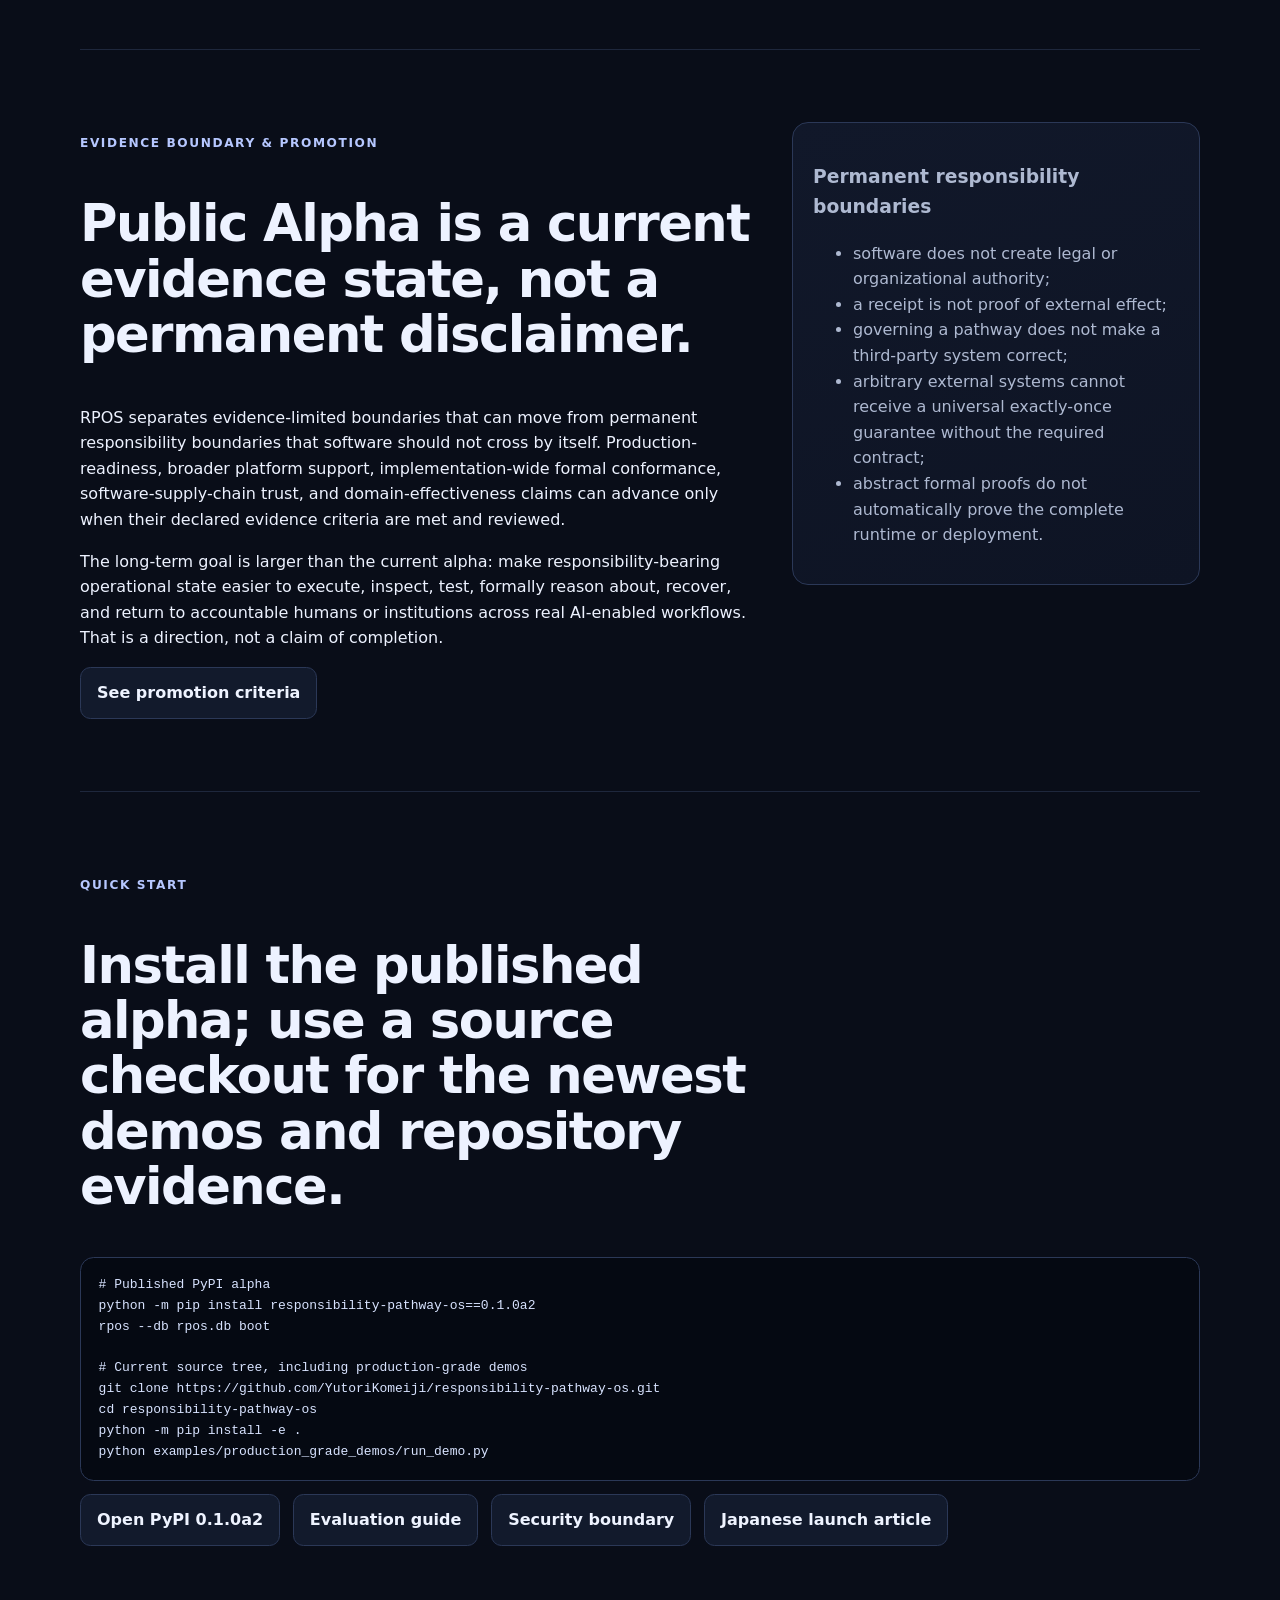
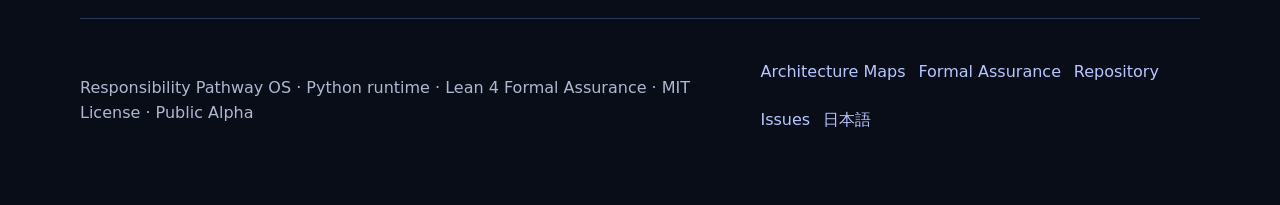
==== commit 55883283: "site: make English product landing problem-first" ====
--- a/site/index.html
+++ b/site/index.html
@@ -3,8 +3,8 @@
 <head>
   <meta charset="utf-8">
   <meta name="viewport" content="width=device-width, initial-scale=1">
-  <meta name="description" content="Responsibility Pathway OS (RPOS): an independently engineered Python/SQLite operational runtime with Lean 4 machine-checked responsibility invariants, including Human Gate, authority, external-effect verification, recovery, and completion boundaries.">
-  <title>RPOS — Executable Responsibility Pathways in Python × Lean 4</title>
+  <meta name="description" content="RPOS is an open-source Python/SQLite runtime for AI and automation workflows that keeps post-dispatch uncertainty explicit: authorization is not execution, a receipt is not proof of external effect, and unknown effects must not erase responsibility.">
+  <title>RPOS — Responsibility Pathway OS for uncertain external effects</title>
   <link rel="stylesheet" href="styles.css">
   <script src="app.js" defer></script>
 </head>
@@ -12,9 +12,9 @@
 <a class="skip-link" href="#main">Skip to content</a>
 <header class="site-header"><a class="brand" href="#top"><span class="brand-mark">RPOS</span><span>Responsibility Pathway OS</span></a><nav><a href="#why">Why</a><a href="#lineage">Lineage</a><a href="#pathway">Pathway</a><a href="#demo">Demo</a><a href="architecture.html">Architecture</a><a href="#assurance">Assurance</a><a href="#scope">Scope</a><a href="#start">Quick Start</a><a href="ja.html" lang="ja">日本語</a></nav></header>
 <main id="main">
-<section class="hero" id="top"><div><p class="eyebrow">Python executable runtime × Lean 4 machine-checked invariants · 0.1.0a2 Published Public Alpha</p><h1>Make responsibility executable. Machine-check the invariants that must not collapse.</h1><p class="lede">RPOS is an independently engineered, open-source Responsibility Pathway OS. Its Python/SQLite runtime keeps Human Gate, operational authority, dispatch, external-effect verification, uncertainty, repair, explicit resumption, and completion connected as executable state; its Lean 4 Formal Assurance Surface machine-checks selected responsibility invariants and links them to Python runtime tests.</p><div class="actions"><a class="button primary" href="assurance.html">Inspect machine-checked invariants</a><a class="button secondary" href="demo.html">Explore the state-path demo</a><a class="button secondary" href="architecture.html">Explore architecture maps</a><a class="button secondary" href="https://github.com/YutoriKomeiji/responsibility-pathway-os">Open GitHub</a></div></div><div class="pathway-card" aria-label="Responsibility pathway"><div class="node">Proposal</div><span>↓</span><div class="node">Human Gate + Authority</div><span>↓</span><div class="node accent">Dispatch Boundary</div><span>↓</span><div class="node">Verify / EFFECT_UNKNOWN</div><span>↓</span><div class="node">Complete / Repair / Human Return</div></div></section>
-<section class="section" id="why"><p class="eyebrow">The problem</p><h2>A successful API response is not the same thing as a verified effect.</h2><div class="feature-grid"><article><h3>Authority is contextual</h3><p>RPOS binds authorization to the actor, operation, action, evidence, context, time, target, and exact effect instead of treating permission as a timeless boolean.</p></article><article><h3>Unknown stays unknown</h3><p>If an external action may have happened but cannot be verified, RPOS does not silently convert ambiguity into success or automatic replay.</p></article><article><h3>Recovery preserves ownership</h3><p>Restart and reconciliation retain the unresolved pathway and return it to repair or a Human Gate instead of erasing responsibility.</p></article></div></section>
-<section class="section split" id="lineage"><div><p class="eyebrow">Independent lineage</p><h2>RPOS is the operating layer of the Responsibility Pathway lineage.</h2><p>RPOS is independently engineered through Responsibility Pathway Model / Paper → Design → Engineering → Runtime → Operating System. The lineage studies how responsibility remains connected across judgment, authorization, execution, uncertainty, repair, return, resumption, and residual ownership.</p><p><strong>RPOS owns operation, not intelligence.</strong> Models are replaceable proposal sources; a proposal does not become operational authority merely because a model produced it.</p></div><aside class="boundary-card"><h3>Project identity</h3><ul><li>the project has its own documented Responsibility Pathway lineage;</li><li>its runtime and formal artifacts are inspectable in this repository;</li><li>RPOS is not developed by, affiliated with, or an implementation of GhostDrift Mathematical Institute;</li><li>third-party names, institutions, standards, patents, or media do not transfer authority or proof to RPOS.</li></ul></aside></section>
+<section class="hero" id="top"><div><p class="eyebrow">Open-source Python/SQLite runtime · Lean 4 bounded formal assurance · 0.1.0a2 Published Public Alpha</p><h1>The API call timed out. Did the real-world action already happen?</h1><p class="lede">If an AI agent retries blindly, it may duplicate a payment, deployment, message, permission change, or other external effect. If it simply reports failure, it may erase an effect that already happened. RPOS keeps that uncertainty explicit and keeps authorization, dispatch, external-effect verification, repair, resumption, and Human Return connected as executable responsibility-bearing state.</p><p><strong>If the effect is unknown, responsibility must not disappear.</strong></p><div class="actions"><a class="button primary" href="https://pypi.org/project/responsibility-pathway-os/0.1.0a2/">Install from PyPI</a><a class="button secondary" href="#start">Quick Start</a><a class="button secondary" href="demo.html">See the state-path demo</a><a class="button secondary" href="assurance.html">Inspect formal assurance</a><a class="button secondary" href="https://github.com/YutoriKomeiji/responsibility-pathway-os">Open GitHub</a></div><p>The published <code>0.1.0a2</code> package contains the released runtime. The three production-grade integration demos were added later and live on current <code>main</code>.</p></div><div class="pathway-card" aria-label="Responsibility pathway"><div class="node">Proposal</div><span>↓</span><div class="node">Human Gate + Authority</div><span>↓</span><div class="node accent">Dispatch Boundary</div><span>↓</span><div class="node">Verify / EFFECT_UNKNOWN</div><span>↓</span><div class="node">Complete / Repair / Human Return</div></div></section>
+<section class="section" id="why"><p class="eyebrow">The problem</p><h2>A successful API response is not the same thing as a verified effect.</h2><div class="feature-grid"><article><h3>Unknown stays unknown</h3><p>If an external action may have happened but cannot be verified, RPOS does not silently convert ambiguity into success, failure, or automatic replay.</p></article><article><h3>Receipt is not reality</h3><p>A transport or tool receipt is kept separate from independent external-effect verification. Dispatching a request does not prove the outside world changed.</p></article><article><h3>Recovery keeps an owner</h3><p>Restart and reconciliation retain the unresolved pathway. Repair readiness does not silently restore authority; explicit resumption or Human Return keeps responsibility attached.</p></article></div></section>
+<section class="section split" id="lineage"><div><p class="eyebrow">Independent lineage</p><h2>RPOS is the operating layer of the Responsibility Pathway lineage.</h2><p>Responsibility Pathway means treating responsibility as a connected path across judgment, authorization, execution, external effect, uncertainty, repair, return, resumption, and residual ownership — not as one approval flag or one audit record.</p><p>RPOS is independently engineered through Responsibility Pathway Model / Paper → Design → Engineering → Runtime → Operating System.</p><p><strong>RPOS owns operation, not intelligence.</strong> Models are replaceable proposal sources; a proposal does not become operational authority merely because a model produced it.</p></div><aside class="boundary-card"><h3>Project identity</h3><ul><li>the project has its own documented Responsibility Pathway lineage;</li><li>its runtime and formal artifacts are inspectable in this repository;</li><li>RPOS is not developed by, affiliated with, or an implementation of GhostDrift Mathematical Institute;</li><li>third-party names, institutions, standards, patents, or media do not transfer authority or proof to RPOS.</li></ul></aside></section>
 <section class="section" id="pathway"><p class="eyebrow">Core lifecycle</p><h2>Responsibility is a path, not a flag.</h2><div class="flow"><span>PROPOSED</span><b>→</b><span>AUTHORIZED / HUMAN_GATE</span><b>→</b><span>DISPATCHING</span><b>→</b><span>VERIFIED / EFFECT_UNKNOWN</span><b>→</b><span>COMPLETED / REPAIR_REQUIRED / HUMAN_RETURN</span></div></section>
 <section class="section split" id="demo"><div><p class="eyebrow">Two demo surfaces, two evidence classes</p><h2>See the state path, then run the actual RPOS runtime against an external-effect fixture.</h2><p>The browser demo is an explicit state-path simulation derived from the documented RPOS lifecycle. It does not execute the Python runtime in-browser. Separately, the current source tree includes production-grade operational demos that invoke the shipped RPOS service, persist RPOS state in SQLite, communicate with a separate localhost HTTP process backed by a separate SQLite external-effect store, and exercise real process restart, reconciliation, repair/resume, and Human Gate denial paths.</p><p>The production-grade demo suite was added to <code>main</code> after the published <code>0.1.0a2</code> wheel/sdist. It is current-source executable evidence and is not claimed to be contained in the already-published package artifact.</p><div class="actions"><a class="button primary" href="demo.html">Open state-path simulation</a><a class="button secondary" href="https://github.com/YutoriKomeiji/responsibility-pathway-os/tree/main/examples/production_grade_demos">Run production-grade demos</a><a class="button secondary" href="https://github.com/YutoriKomeiji/responsibility-pathway-os/tree/main/examples">Run Python examples</a></div></div><aside class="boundary-card"><h3>Operational demo scenarios</h3><ul><li>supplier payment committed remotely, connection lost, restart, independent readback, no duplicate application;</li><li>production deployment rejected, repaired, explicitly reauthorized, redispatched with a fresh attempt identity, then independently verified;</li><li>privileged-access revocation denied at Human Gate with zero external side effects.</li></ul></aside></section>
 <section class="section split" id="assurance"><div><p class="eyebrow">Lean 4 Formal Assurance Surface</p><h2>Six published responsibility invariants are machine-checked and cross-linked to Python runtime tests.</h2><p>RPOS machine-checks named structural properties including: Human Gate cannot dispatch directly; only VERIFIED may enter COMPLETED; EFFECT_UNKNOWN is not completion; READY_TO_RESUME is not authority; a receipt is not external-effect verification; and a model proposal is not operational authority. The viewer links each risk to its Lean theorem, executable Python evidence, source identity, model scope, and proof ceiling.</p><div class="actions"><a class="button primary" href="assurance.html">Open Formal Assurance Viewer</a><a class="button secondary" href="architecture.html">Open verified architecture maps</a><a class="button secondary" href="https://github.com/YutoriKomeiji/responsibility-pathway-os/tree/main/formal/lean">Read Lean 4 sources</a></div></div><aside class="boundary-card"><h3>What the proof establishes</h3><ul><li>the named invariant holds in its declared Lean model;</li><li>the corresponding Python behavior is independently exercised by linked runtime tests;</li><li>the public catalog keeps theorem scope and proof ceiling explicit;</li><li>formal proof, implementation evidence, and external-effect evidence remain distinct.</li></ul></aside></section>
@@ -27,7 +27,7 @@
 git clone https://github.com/YutoriKomeiji/responsibility-pathway-os.git
 cd responsibility-pathway-os
 python -m pip install -e .
-python examples/production_grade_demos/run_demo.py</code></pre><div class="actions"><a class="button secondary" href="https://pypi.org/project/responsibility-pathway-os/0.1.0a2/">Open PyPI 0.1.0a2</a><a class="button secondary" href="https://github.com/YutoriKomeiji/responsibility-pathway-os/blob/main/docs/en/public-alpha-evaluation-guide.md">Evaluation guide</a><a class="button secondary" href="https://github.com/YutoriKomeiji/responsibility-pathway-os/blob/main/SECURITY.md">Security boundary</a></div></section>
+python examples/production_grade_demos/run_demo.py</code></pre><div class="actions"><a class="button secondary" href="https://pypi.org/project/responsibility-pathway-os/0.1.0a2/">Open PyPI 0.1.0a2</a><a class="button secondary" href="https://github.com/YutoriKomeiji/responsibility-pathway-os/blob/main/docs/en/public-alpha-evaluation-guide.md">Evaluation guide</a><a class="button secondary" href="https://github.com/YutoriKomeiji/responsibility-pathway-os/blob/main/SECURITY.md">Security boundary</a><a class="button secondary" href="https://zenn.dev/dantarg/articles/rpos-public-alpha-010a2">Japanese launch article</a></div></section>
 </main>
 <footer><p>Responsibility Pathway OS · Python runtime · Lean 4 Formal Assurance · MIT License · Public Alpha</p><nav><a href="architecture.html">Architecture Maps</a><a href="assurance.html">Formal Assurance</a><a href="https://github.com/YutoriKomeiji/responsibility-pathway-os">Repository</a><a href="https://github.com/YutoriKomeiji/responsibility-pathway-os/issues">Issues</a><a href="ja.html" lang="ja">日本語</a></nav></footer>
 </body>
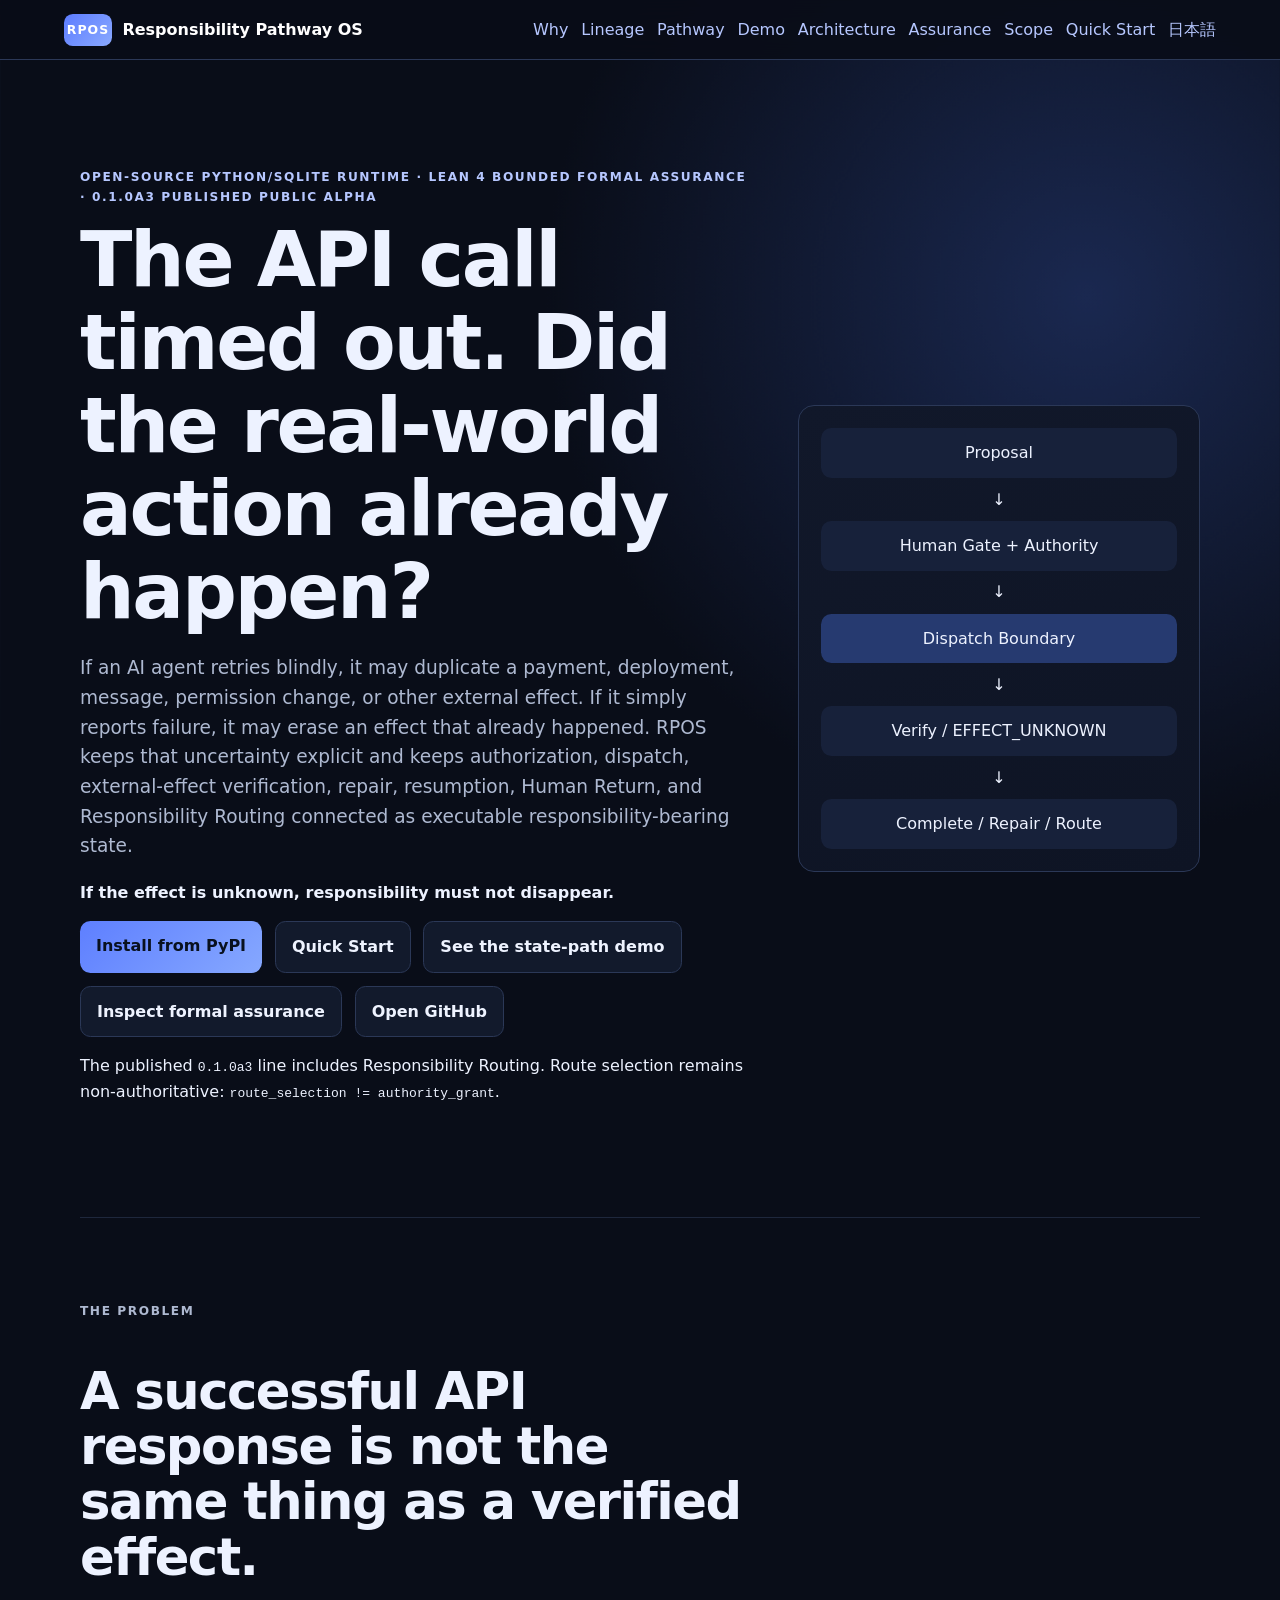
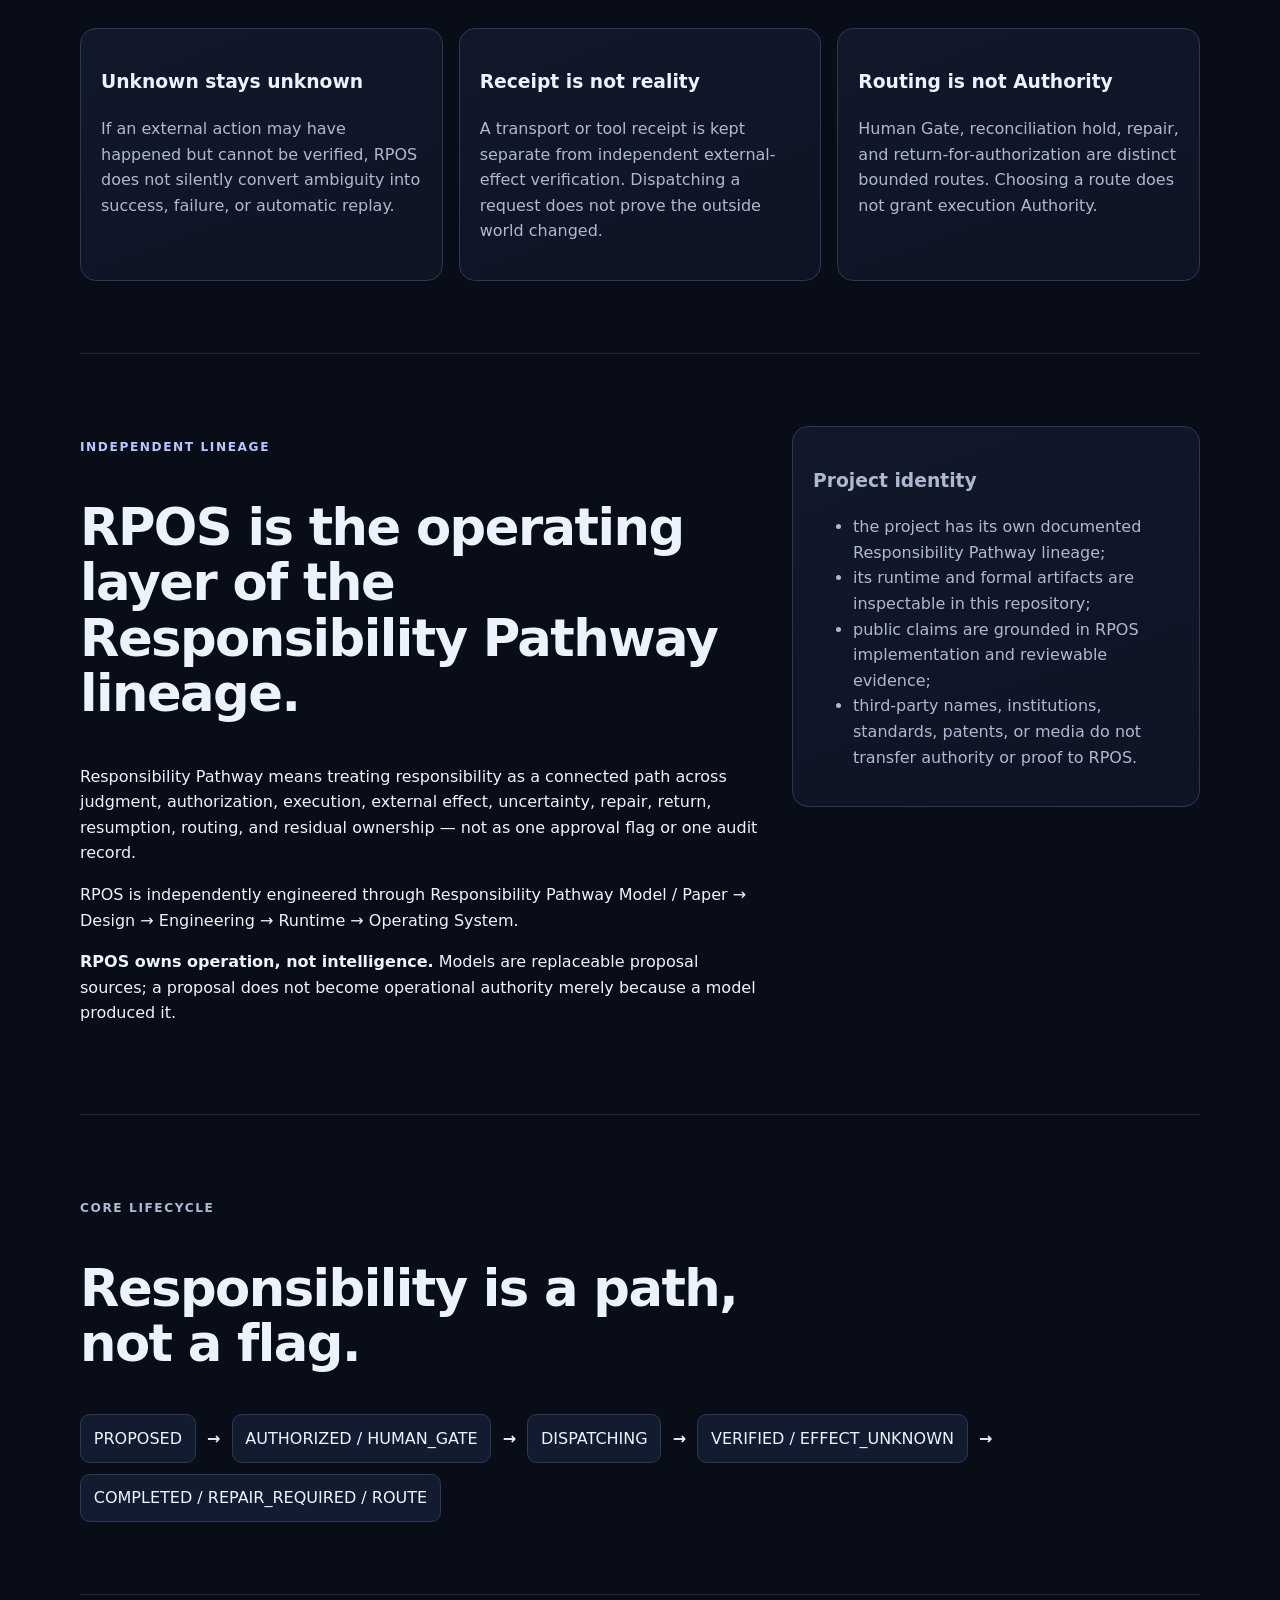
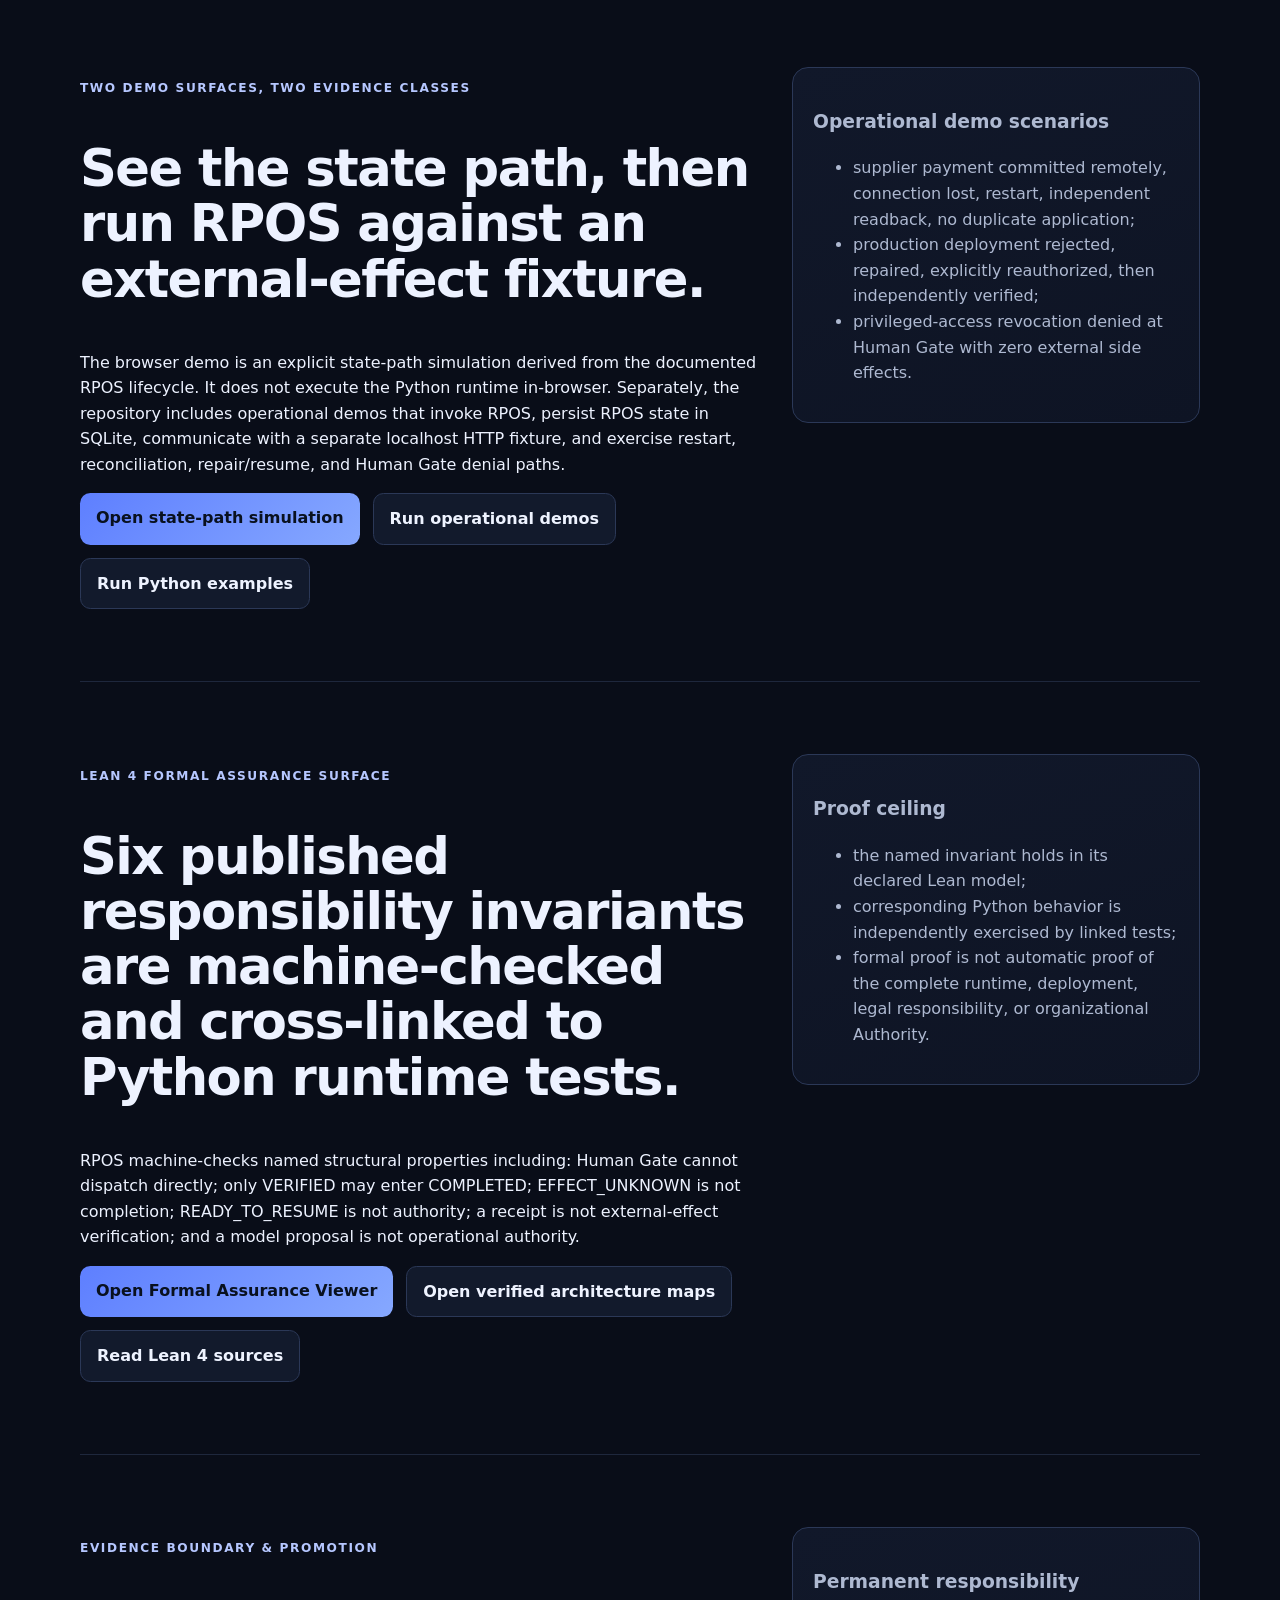
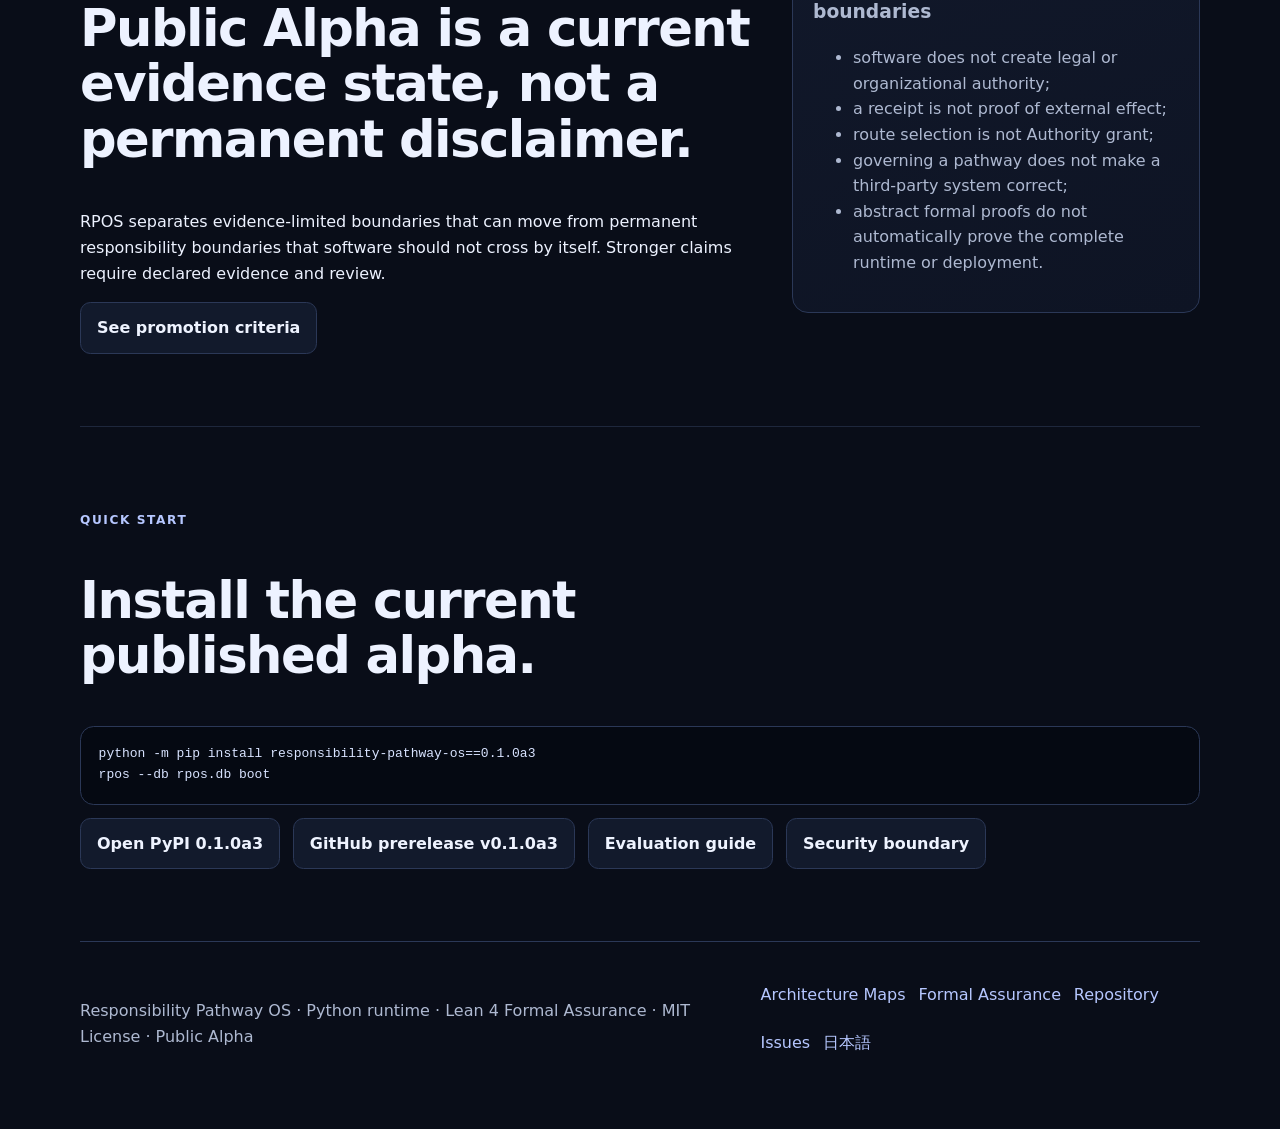
==== commit 74642f44: "DAN-111: reconcile public site to published a3" ====
--- a/site/index.html
+++ b/site/index.html
@@ -3,7 +3,7 @@
 <head>
   <meta charset="utf-8">
   <meta name="viewport" content="width=device-width, initial-scale=1">
-  <meta name="description" content="RPOS is an open-source Python/SQLite runtime for AI and automation workflows that keeps post-dispatch uncertainty explicit: authorization is not execution, a receipt is not proof of external effect, and unknown effects must not erase responsibility.">
+  <meta name="description" content="RPOS is an open-source Python/SQLite runtime for AI and automation workflows that keeps post-dispatch uncertainty explicit and responsibility connected through verification, repair, resumption, and routing.">
   <title>RPOS — Responsibility Pathway OS for uncertain external effects</title>
   <link rel="stylesheet" href="styles.css">
   <script src="app.js" defer></script>
@@ -12,23 +12,16 @@
 <a class="skip-link" href="#main">Skip to content</a>
 <header class="site-header"><a class="brand" href="#top"><span class="brand-mark">RPOS</span><span>Responsibility Pathway OS</span></a><nav><a href="#why">Why</a><a href="#lineage">Lineage</a><a href="#pathway">Pathway</a><a href="#demo">Demo</a><a href="architecture.html">Architecture</a><a href="#assurance">Assurance</a><a href="#scope">Scope</a><a href="#start">Quick Start</a><a href="ja.html" lang="ja">日本語</a></nav></header>
 <main id="main">
-<section class="hero" id="top"><div><p class="eyebrow">Open-source Python/SQLite runtime · Lean 4 bounded formal assurance · 0.1.0a2 Published Public Alpha</p><h1>The API call timed out. Did the real-world action already happen?</h1><p class="lede">If an AI agent retries blindly, it may duplicate a payment, deployment, message, permission change, or other external effect. If it simply reports failure, it may erase an effect that already happened. RPOS keeps that uncertainty explicit and keeps authorization, dispatch, external-effect verification, repair, resumption, and Human Return connected as executable responsibility-bearing state.</p><p><strong>If the effect is unknown, responsibility must not disappear.</strong></p><div class="actions"><a class="button primary" href="https://pypi.org/project/responsibility-pathway-os/0.1.0a2/">Install from PyPI</a><a class="button secondary" href="#start">Quick Start</a><a class="button secondary" href="demo.html">See the state-path demo</a><a class="button secondary" href="assurance.html">Inspect formal assurance</a><a class="button secondary" href="https://github.com/YutoriKomeiji/responsibility-pathway-os">Open GitHub</a></div><p>The published <code>0.1.0a2</code> package contains the released runtime. The three production-grade integration demos were added later and live on current <code>main</code>.</p></div><div class="pathway-card" aria-label="Responsibility pathway"><div class="node">Proposal</div><span>↓</span><div class="node">Human Gate + Authority</div><span>↓</span><div class="node accent">Dispatch Boundary</div><span>↓</span><div class="node">Verify / EFFECT_UNKNOWN</div><span>↓</span><div class="node">Complete / Repair / Human Return</div></div></section>
-<section class="section" id="why"><p class="eyebrow">The problem</p><h2>A successful API response is not the same thing as a verified effect.</h2><div class="feature-grid"><article><h3>Unknown stays unknown</h3><p>If an external action may have happened but cannot be verified, RPOS does not silently convert ambiguity into success, failure, or automatic replay.</p></article><article><h3>Receipt is not reality</h3><p>A transport or tool receipt is kept separate from independent external-effect verification. Dispatching a request does not prove the outside world changed.</p></article><article><h3>Recovery keeps an owner</h3><p>Restart and reconciliation retain the unresolved pathway. Repair readiness does not silently restore authority; explicit resumption or Human Return keeps responsibility attached.</p></article></div></section>
-<section class="section split" id="lineage"><div><p class="eyebrow">Independent lineage</p><h2>RPOS is the operating layer of the Responsibility Pathway lineage.</h2><p>Responsibility Pathway means treating responsibility as a connected path across judgment, authorization, execution, external effect, uncertainty, repair, return, resumption, and residual ownership — not as one approval flag or one audit record.</p><p>RPOS is independently engineered through Responsibility Pathway Model / Paper → Design → Engineering → Runtime → Operating System.</p><p><strong>RPOS owns operation, not intelligence.</strong> Models are replaceable proposal sources; a proposal does not become operational authority merely because a model produced it.</p></div><aside class="boundary-card"><h3>Project identity</h3><ul><li>the project has its own documented Responsibility Pathway lineage;</li><li>its runtime and formal artifacts are inspectable in this repository;</li><li>RPOS is not developed by, affiliated with, or an implementation of GhostDrift Mathematical Institute;</li><li>third-party names, institutions, standards, patents, or media do not transfer authority or proof to RPOS.</li></ul></aside></section>
-<section class="section" id="pathway"><p class="eyebrow">Core lifecycle</p><h2>Responsibility is a path, not a flag.</h2><div class="flow"><span>PROPOSED</span><b>→</b><span>AUTHORIZED / HUMAN_GATE</span><b>→</b><span>DISPATCHING</span><b>→</b><span>VERIFIED / EFFECT_UNKNOWN</span><b>→</b><span>COMPLETED / REPAIR_REQUIRED / HUMAN_RETURN</span></div></section>
-<section class="section split" id="demo"><div><p class="eyebrow">Two demo surfaces, two evidence classes</p><h2>See the state path, then run the actual RPOS runtime against an external-effect fixture.</h2><p>The browser demo is an explicit state-path simulation derived from the documented RPOS lifecycle. It does not execute the Python runtime in-browser. Separately, the current source tree includes production-grade operational demos that invoke the shipped RPOS service, persist RPOS state in SQLite, communicate with a separate localhost HTTP process backed by a separate SQLite external-effect store, and exercise real process restart, reconciliation, repair/resume, and Human Gate denial paths.</p><p>The production-grade demo suite was added to <code>main</code> after the published <code>0.1.0a2</code> wheel/sdist. It is current-source executable evidence and is not claimed to be contained in the already-published package artifact.</p><div class="actions"><a class="button primary" href="demo.html">Open state-path simulation</a><a class="button secondary" href="https://github.com/YutoriKomeiji/responsibility-pathway-os/tree/main/examples/production_grade_demos">Run production-grade demos</a><a class="button secondary" href="https://github.com/YutoriKomeiji/responsibility-pathway-os/tree/main/examples">Run Python examples</a></div></div><aside class="boundary-card"><h3>Operational demo scenarios</h3><ul><li>supplier payment committed remotely, connection lost, restart, independent readback, no duplicate application;</li><li>production deployment rejected, repaired, explicitly reauthorized, redispatched with a fresh attempt identity, then independently verified;</li><li>privileged-access revocation denied at Human Gate with zero external side effects.</li></ul></aside></section>
-<section class="section split" id="assurance"><div><p class="eyebrow">Lean 4 Formal Assurance Surface</p><h2>Six published responsibility invariants are machine-checked and cross-linked to Python runtime tests.</h2><p>RPOS machine-checks named structural properties including: Human Gate cannot dispatch directly; only VERIFIED may enter COMPLETED; EFFECT_UNKNOWN is not completion; READY_TO_RESUME is not authority; a receipt is not external-effect verification; and a model proposal is not operational authority. The viewer links each risk to its Lean theorem, executable Python evidence, source identity, model scope, and proof ceiling.</p><div class="actions"><a class="button primary" href="assurance.html">Open Formal Assurance Viewer</a><a class="button secondary" href="architecture.html">Open verified architecture maps</a><a class="button secondary" href="https://github.com/YutoriKomeiji/responsibility-pathway-os/tree/main/formal/lean">Read Lean 4 sources</a></div></div><aside class="boundary-card"><h3>What the proof establishes</h3><ul><li>the named invariant holds in its declared Lean model;</li><li>the corresponding Python behavior is independently exercised by linked runtime tests;</li><li>the public catalog keeps theorem scope and proof ceiling explicit;</li><li>formal proof, implementation evidence, and external-effect evidence remain distinct.</li></ul></aside></section>
-<section class="section split" id="scope"><div><p class="eyebrow">Evidence boundary & promotion</p><h2>Public Alpha is a current evidence state, not a permanent disclaimer.</h2><p>RPOS separates evidence-limited boundaries that can move from permanent responsibility boundaries that software should not cross by itself. Production-readiness, broader platform support, implementation-wide formal conformance, software-supply-chain trust, and domain-effectiveness claims can advance only when their declared evidence criteria are met and reviewed.</p><p>The long-term goal is larger than the current alpha: make responsibility-bearing operational state easier to execute, inspect, test, formally reason about, recover, and return to accountable humans or institutions across real AI-enabled workflows. That is a direction, not a claim of completion.</p><div class="actions"><a class="button secondary" href="https://github.com/YutoriKomeiji/responsibility-pathway-os/blob/main/docs/en/claim-boundary-promotion.md">See promotion criteria</a></div></div><aside class="boundary-card"><h3>Permanent responsibility boundaries</h3><ul><li>software does not create legal or organizational authority;</li><li>a receipt is not proof of external effect;</li><li>governing a pathway does not make a third-party system correct;</li><li>arbitrary external systems cannot receive a universal exactly-once guarantee without the required contract;</li><li>abstract formal proofs do not automatically prove the complete runtime or deployment.</li></ul></aside></section>
-<section class="section quick-start" id="start"><div><p class="eyebrow">Quick Start</p><h2>Install the published alpha; use a source checkout for the newest demos and repository evidence.</h2></div><pre><code># Published PyPI alpha
-python -m pip install responsibility-pathway-os==0.1.0a2
-rpos --db rpos.db boot
-
-# Current source tree, including production-grade demos
-git clone https://github.com/YutoriKomeiji/responsibility-pathway-os.git
-cd responsibility-pathway-os
-python -m pip install -e .
-python examples/production_grade_demos/run_demo.py</code></pre><div class="actions"><a class="button secondary" href="https://pypi.org/project/responsibility-pathway-os/0.1.0a2/">Open PyPI 0.1.0a2</a><a class="button secondary" href="https://github.com/YutoriKomeiji/responsibility-pathway-os/blob/main/docs/en/public-alpha-evaluation-guide.md">Evaluation guide</a><a class="button secondary" href="https://github.com/YutoriKomeiji/responsibility-pathway-os/blob/main/SECURITY.md">Security boundary</a><a class="button secondary" href="https://zenn.dev/dantarg/articles/rpos-public-alpha-010a2">Japanese launch article</a></div></section>
+<section class="hero" id="top"><div><p class="eyebrow">Open-source Python/SQLite runtime · Lean 4 bounded formal assurance · 0.1.0a3 Published Public Alpha</p><h1>The API call timed out. Did the real-world action already happen?</h1><p class="lede">If an AI agent retries blindly, it may duplicate a payment, deployment, message, permission change, or other external effect. If it simply reports failure, it may erase an effect that already happened. RPOS keeps that uncertainty explicit and keeps authorization, dispatch, external-effect verification, repair, resumption, Human Return, and Responsibility Routing connected as executable responsibility-bearing state.</p><p><strong>If the effect is unknown, responsibility must not disappear.</strong></p><div class="actions"><a class="button primary" href="https://pypi.org/project/responsibility-pathway-os/0.1.0a3/">Install from PyPI</a><a class="button secondary" href="#start">Quick Start</a><a class="button secondary" href="demo.html">See the state-path demo</a><a class="button secondary" href="assurance.html">Inspect formal assurance</a><a class="button secondary" href="https://github.com/YutoriKomeiji/responsibility-pathway-os">Open GitHub</a></div><p>The published <code>0.1.0a3</code> line includes Responsibility Routing. Route selection remains non-authoritative: <code>route_selection != authority_grant</code>.</p></div><div class="pathway-card" aria-label="Responsibility pathway"><div class="node">Proposal</div><span>↓</span><div class="node">Human Gate + Authority</div><span>↓</span><div class="node accent">Dispatch Boundary</div><span>↓</span><div class="node">Verify / EFFECT_UNKNOWN</div><span>↓</span><div class="node">Complete / Repair / Route</div></div></section>
+<section class="section" id="why"><p class="eyebrow">The problem</p><h2>A successful API response is not the same thing as a verified effect.</h2><div class="feature-grid"><article><h3>Unknown stays unknown</h3><p>If an external action may have happened but cannot be verified, RPOS does not silently convert ambiguity into success, failure, or automatic replay.</p></article><article><h3>Receipt is not reality</h3><p>A transport or tool receipt is kept separate from independent external-effect verification. Dispatching a request does not prove the outside world changed.</p></article><article><h3>Routing is not Authority</h3><p>Human Gate, reconciliation hold, repair, and return-for-authorization are distinct bounded routes. Choosing a route does not grant execution Authority.</p></article></div></section>
+<section class="section split" id="lineage"><div><p class="eyebrow">Independent lineage</p><h2>RPOS is the operating layer of the Responsibility Pathway lineage.</h2><p>Responsibility Pathway means treating responsibility as a connected path across judgment, authorization, execution, external effect, uncertainty, repair, return, resumption, routing, and residual ownership — not as one approval flag or one audit record.</p><p>RPOS is independently engineered through Responsibility Pathway Model / Paper → Design → Engineering → Runtime → Operating System.</p><p><strong>RPOS owns operation, not intelligence.</strong> Models are replaceable proposal sources; a proposal does not become operational authority merely because a model produced it.</p></div><aside class="boundary-card"><h3>Project identity</h3><ul><li>the project has its own documented Responsibility Pathway lineage;</li><li>its runtime and formal artifacts are inspectable in this repository;</li><li>public claims are grounded in RPOS implementation and reviewable evidence;</li><li>third-party names, institutions, standards, patents, or media do not transfer authority or proof to RPOS.</li></ul></aside></section>
+<section class="section" id="pathway"><p class="eyebrow">Core lifecycle</p><h2>Responsibility is a path, not a flag.</h2><div class="flow"><span>PROPOSED</span><b>→</b><span>AUTHORIZED / HUMAN_GATE</span><b>→</b><span>DISPATCHING</span><b>→</b><span>VERIFIED / EFFECT_UNKNOWN</span><b>→</b><span>COMPLETED / REPAIR_REQUIRED / ROUTE</span></div></section>
+<section class="section split" id="demo"><div><p class="eyebrow">Two demo surfaces, two evidence classes</p><h2>See the state path, then run RPOS against an external-effect fixture.</h2><p>The browser demo is an explicit state-path simulation derived from the documented RPOS lifecycle. It does not execute the Python runtime in-browser. Separately, the repository includes operational demos that invoke RPOS, persist RPOS state in SQLite, communicate with a separate localhost HTTP fixture, and exercise restart, reconciliation, repair/resume, and Human Gate denial paths.</p><div class="actions"><a class="button primary" href="demo.html">Open state-path simulation</a><a class="button secondary" href="https://github.com/YutoriKomeiji/responsibility-pathway-os/tree/main/examples/production_grade_demos">Run operational demos</a><a class="button secondary" href="https://github.com/YutoriKomeiji/responsibility-pathway-os/tree/main/examples">Run Python examples</a></div></div><aside class="boundary-card"><h3>Operational demo scenarios</h3><ul><li>supplier payment committed remotely, connection lost, restart, independent readback, no duplicate application;</li><li>production deployment rejected, repaired, explicitly reauthorized, then independently verified;</li><li>privileged-access revocation denied at Human Gate with zero external side effects.</li></ul></aside></section>
+<section class="section split" id="assurance"><div><p class="eyebrow">Lean 4 Formal Assurance Surface</p><h2>Six published responsibility invariants are machine-checked and cross-linked to Python runtime tests.</h2><p>RPOS machine-checks named structural properties including: Human Gate cannot dispatch directly; only VERIFIED may enter COMPLETED; EFFECT_UNKNOWN is not completion; READY_TO_RESUME is not authority; a receipt is not external-effect verification; and a model proposal is not operational authority.</p><div class="actions"><a class="button primary" href="assurance.html">Open Formal Assurance Viewer</a><a class="button secondary" href="architecture.html">Open verified architecture maps</a><a class="button secondary" href="https://github.com/YutoriKomeiji/responsibility-pathway-os/tree/main/formal/lean">Read Lean 4 sources</a></div></div><aside class="boundary-card"><h3>Proof ceiling</h3><ul><li>the named invariant holds in its declared Lean model;</li><li>corresponding Python behavior is independently exercised by linked tests;</li><li>formal proof is not automatic proof of the complete runtime, deployment, legal responsibility, or organizational Authority.</li></ul></aside></section>
+<section class="section split" id="scope"><div><p class="eyebrow">Evidence boundary & promotion</p><h2>Public Alpha is a current evidence state, not a permanent disclaimer.</h2><p>RPOS separates evidence-limited boundaries that can move from permanent responsibility boundaries that software should not cross by itself. Stronger claims require declared evidence and review.</p><div class="actions"><a class="button secondary" href="https://github.com/YutoriKomeiji/responsibility-pathway-os/blob/main/docs/en/claim-boundary-promotion.md">See promotion criteria</a></div></div><aside class="boundary-card"><h3>Permanent responsibility boundaries</h3><ul><li>software does not create legal or organizational authority;</li><li>a receipt is not proof of external effect;</li><li>route selection is not Authority grant;</li><li>governing a pathway does not make a third-party system correct;</li><li>abstract formal proofs do not automatically prove the complete runtime or deployment.</li></ul></aside></section>
+<section class="section quick-start" id="start"><div><p class="eyebrow">Quick Start</p><h2>Install the current published alpha.</h2></div><pre><code>python -m pip install responsibility-pathway-os==0.1.0a3
+rpos --db rpos.db boot</code></pre><div class="actions"><a class="button secondary" href="https://pypi.org/project/responsibility-pathway-os/0.1.0a3/">Open PyPI 0.1.0a3</a><a class="button secondary" href="https://github.com/YutoriKomeiji/responsibility-pathway-os/releases/tag/v0.1.0a3">GitHub prerelease v0.1.0a3</a><a class="button secondary" href="https://github.com/YutoriKomeiji/responsibility-pathway-os/blob/main/docs/en/public-alpha-evaluation-guide.md">Evaluation guide</a><a class="button secondary" href="https://github.com/YutoriKomeiji/responsibility-pathway-os/blob/main/SECURITY.md">Security boundary</a></div></section>
 </main>
 <footer><p>Responsibility Pathway OS · Python runtime · Lean 4 Formal Assurance · MIT License · Public Alpha</p><nav><a href="architecture.html">Architecture Maps</a><a href="assurance.html">Formal Assurance</a><a href="https://github.com/YutoriKomeiji/responsibility-pathway-os">Repository</a><a href="https://github.com/YutoriKomeiji/responsibility-pathway-os/issues">Issues</a><a href="ja.html" lang="ja">日本語</a></nav></footer>
 </body>
-</html>+</html>
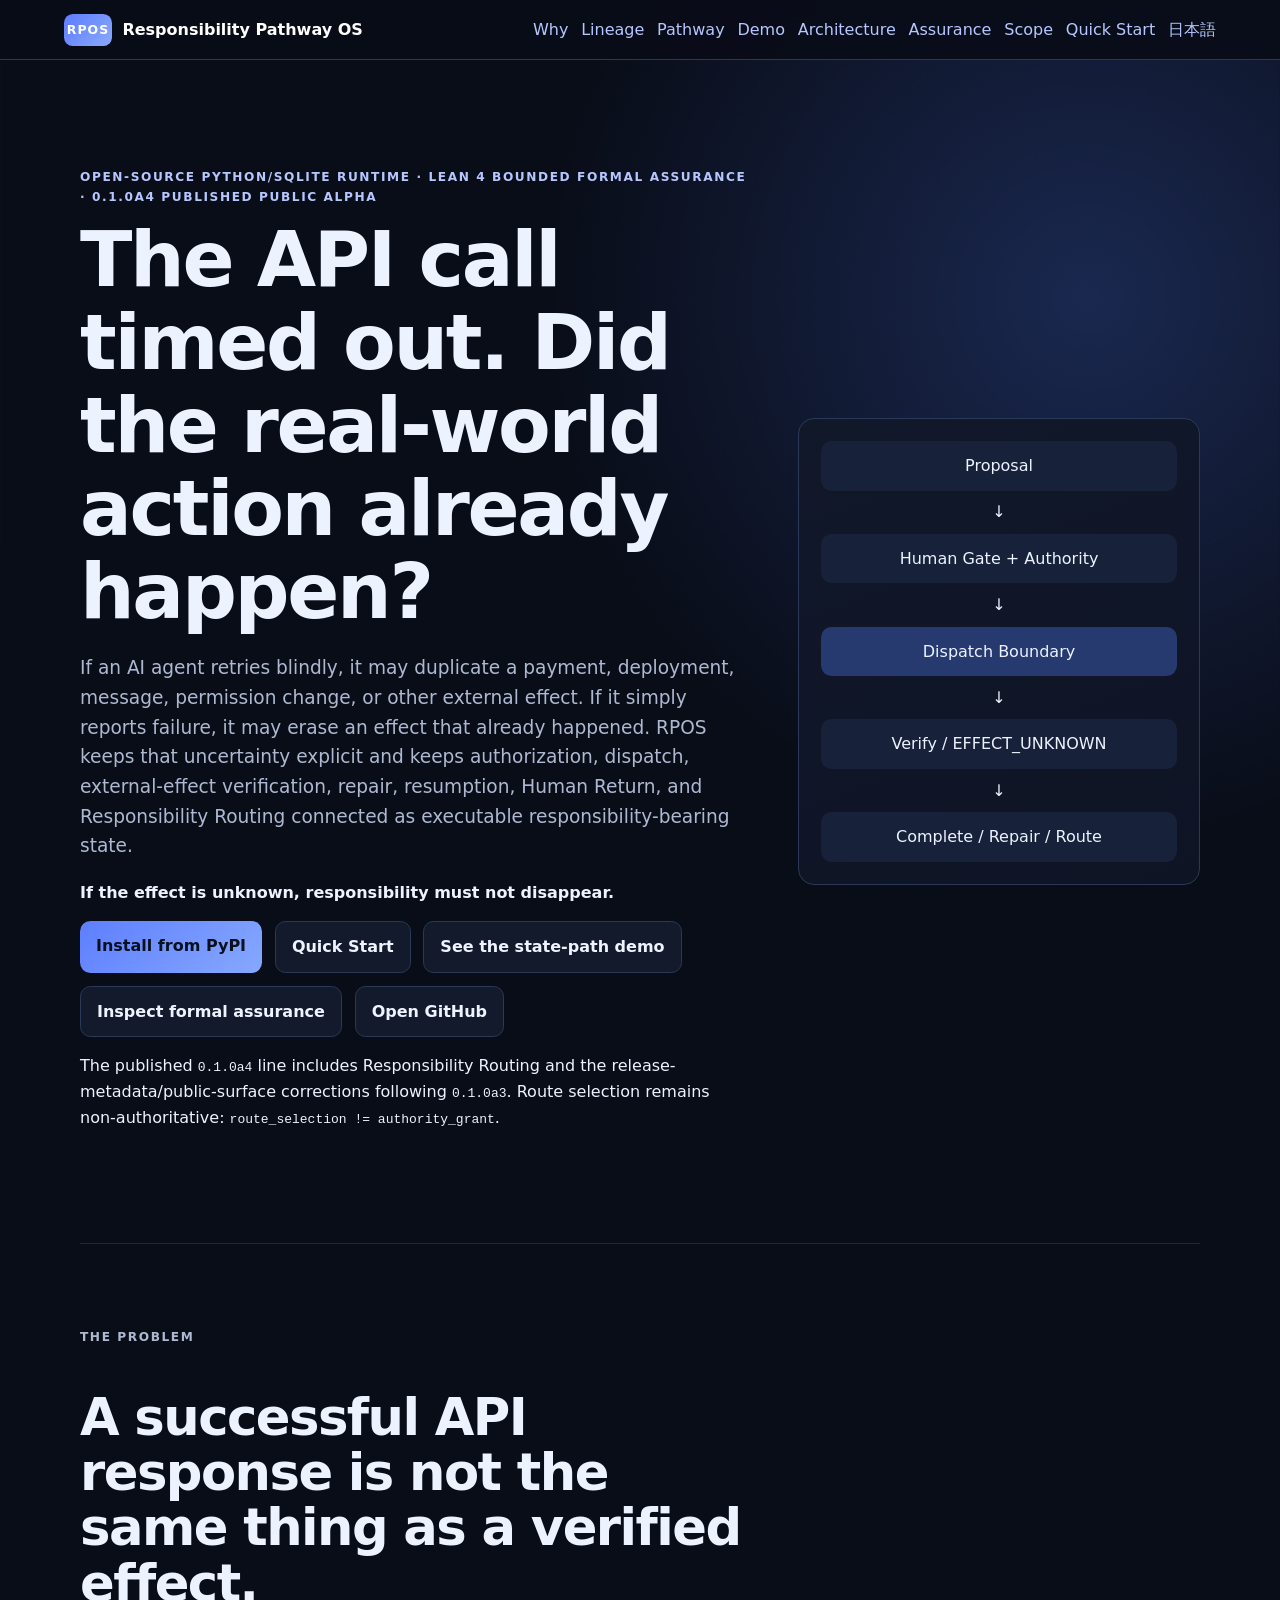
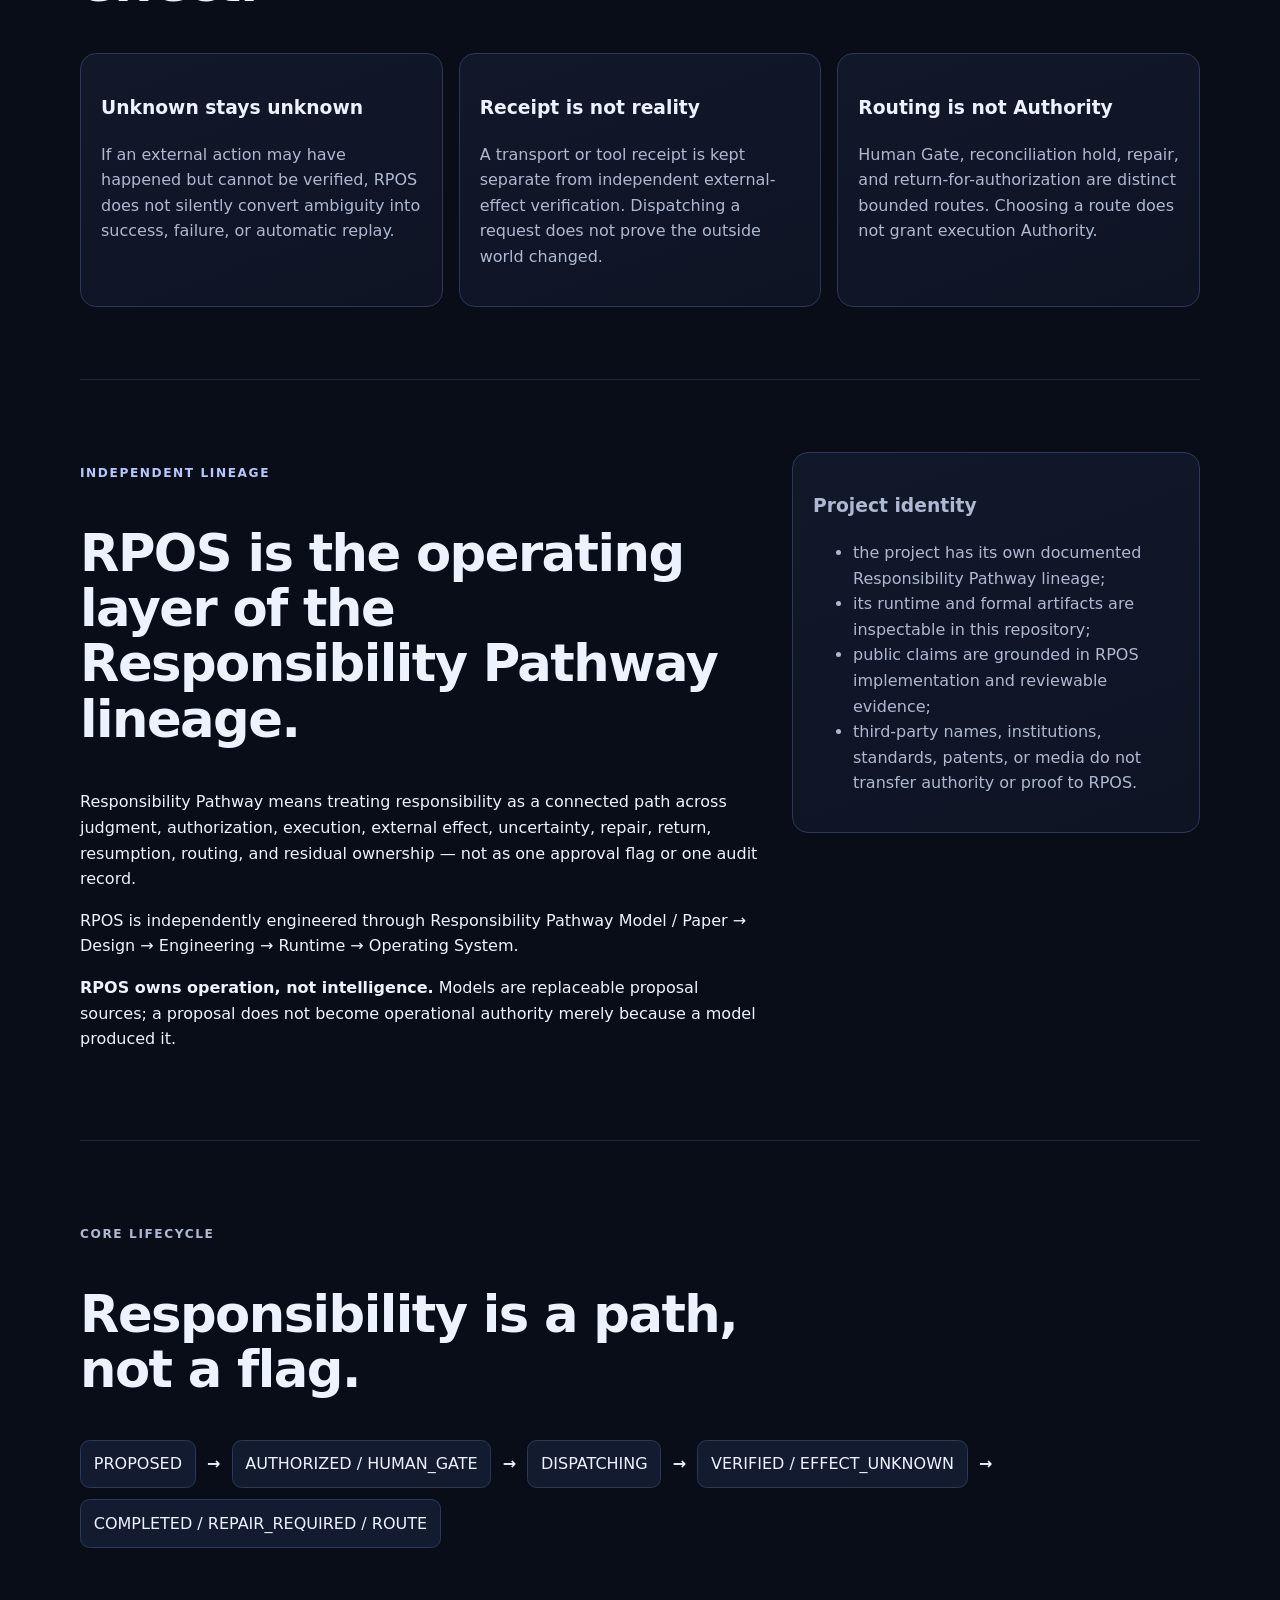
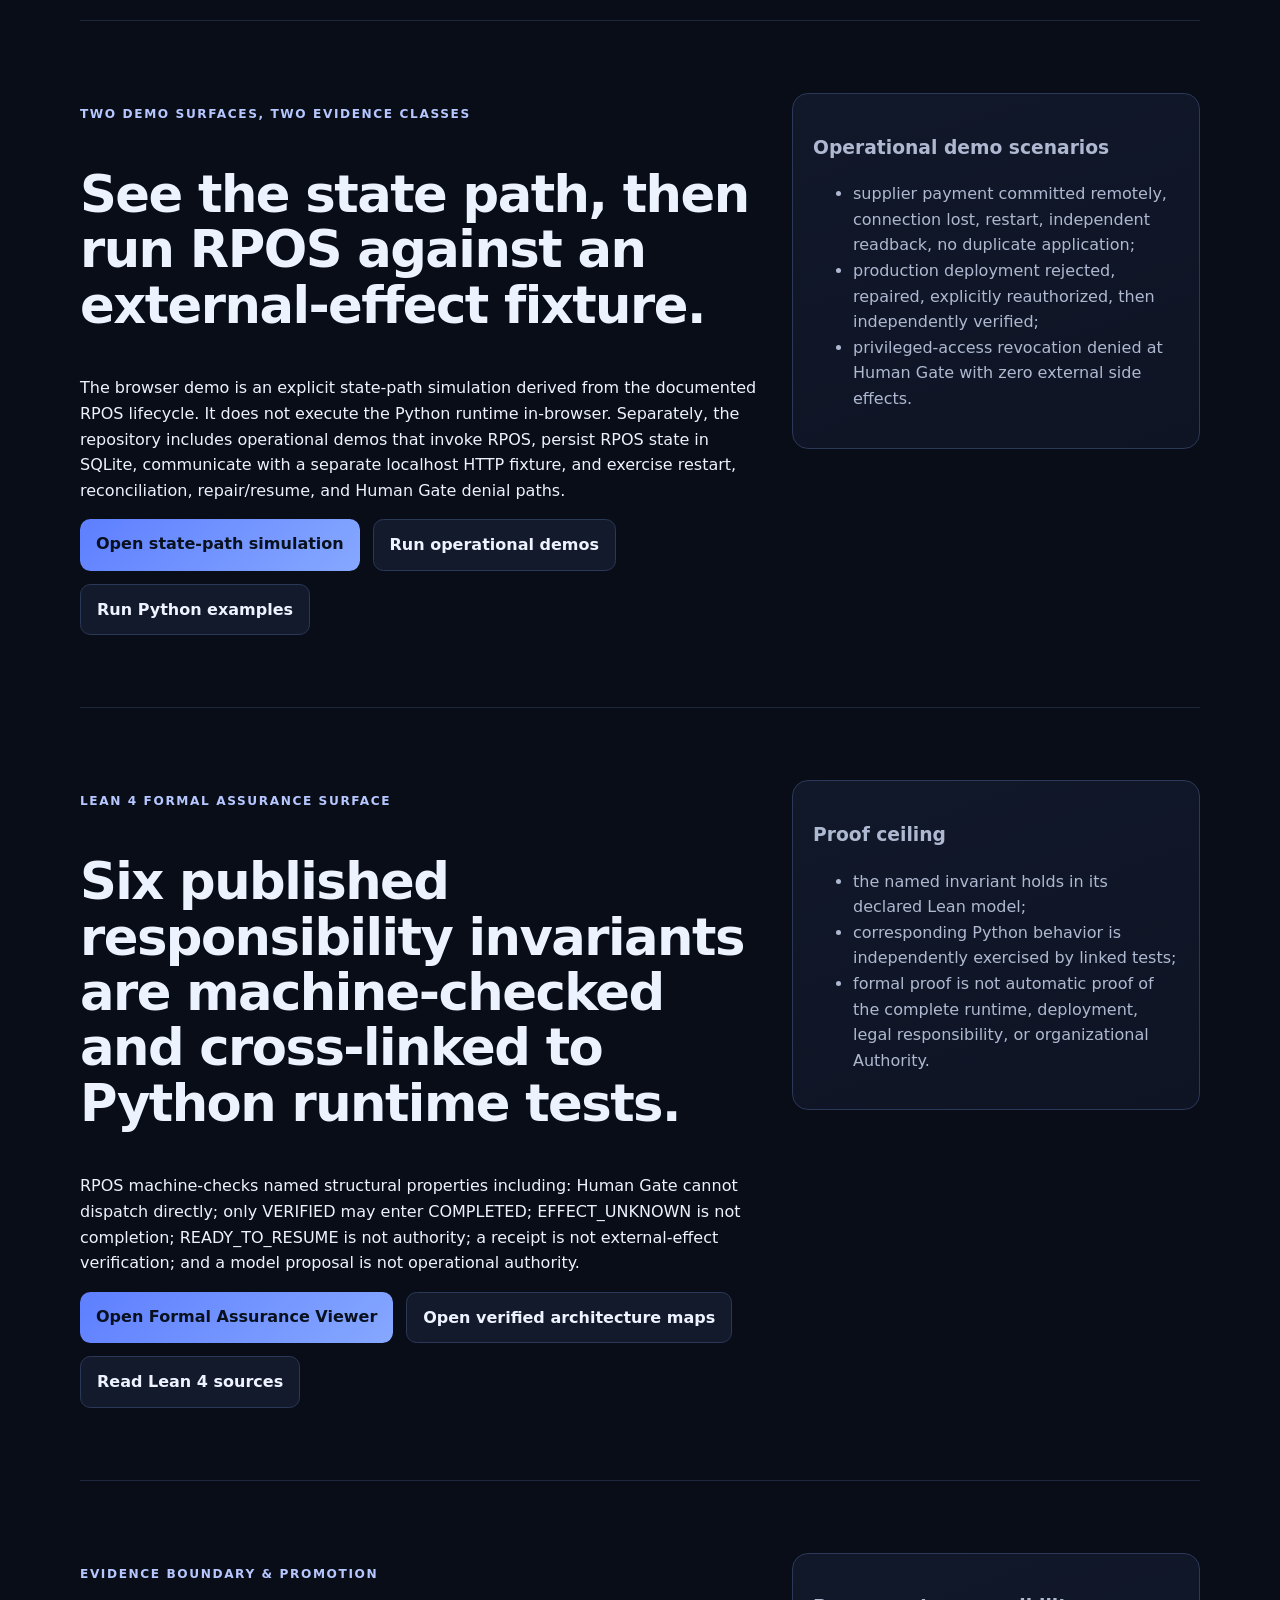
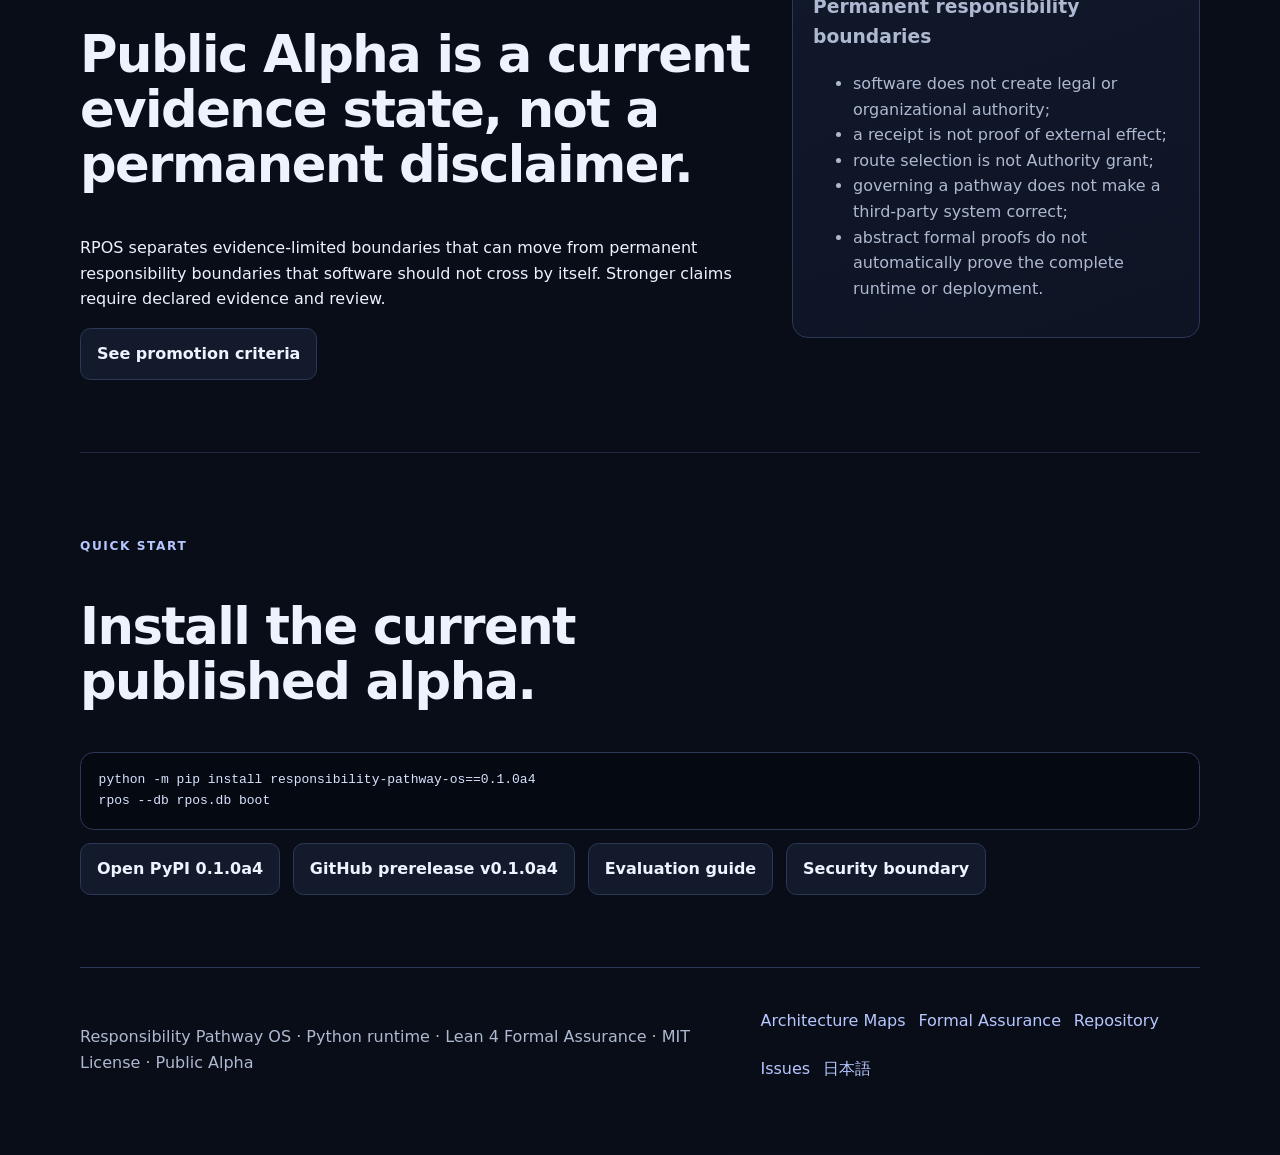
==== commit 6e0374df: "DAN-111: promote product site to RPOS 0.1.0a4" ====
--- a/site/index.html
+++ b/site/index.html
@@ -12,15 +12,15 @@
 <a class="skip-link" href="#main">Skip to content</a>
 <header class="site-header"><a class="brand" href="#top"><span class="brand-mark">RPOS</span><span>Responsibility Pathway OS</span></a><nav><a href="#why">Why</a><a href="#lineage">Lineage</a><a href="#pathway">Pathway</a><a href="#demo">Demo</a><a href="architecture.html">Architecture</a><a href="#assurance">Assurance</a><a href="#scope">Scope</a><a href="#start">Quick Start</a><a href="ja.html" lang="ja">日本語</a></nav></header>
 <main id="main">
-<section class="hero" id="top"><div><p class="eyebrow">Open-source Python/SQLite runtime · Lean 4 bounded formal assurance · 0.1.0a3 Published Public Alpha</p><h1>The API call timed out. Did the real-world action already happen?</h1><p class="lede">If an AI agent retries blindly, it may duplicate a payment, deployment, message, permission change, or other external effect. If it simply reports failure, it may erase an effect that already happened. RPOS keeps that uncertainty explicit and keeps authorization, dispatch, external-effect verification, repair, resumption, Human Return, and Responsibility Routing connected as executable responsibility-bearing state.</p><p><strong>If the effect is unknown, responsibility must not disappear.</strong></p><div class="actions"><a class="button primary" href="https://pypi.org/project/responsibility-pathway-os/0.1.0a3/">Install from PyPI</a><a class="button secondary" href="#start">Quick Start</a><a class="button secondary" href="demo.html">See the state-path demo</a><a class="button secondary" href="assurance.html">Inspect formal assurance</a><a class="button secondary" href="https://github.com/YutoriKomeiji/responsibility-pathway-os">Open GitHub</a></div><p>The published <code>0.1.0a3</code> line includes Responsibility Routing. Route selection remains non-authoritative: <code>route_selection != authority_grant</code>.</p></div><div class="pathway-card" aria-label="Responsibility pathway"><div class="node">Proposal</div><span>↓</span><div class="node">Human Gate + Authority</div><span>↓</span><div class="node accent">Dispatch Boundary</div><span>↓</span><div class="node">Verify / EFFECT_UNKNOWN</div><span>↓</span><div class="node">Complete / Repair / Route</div></div></section>
+<section class="hero" id="top"><div><p class="eyebrow">Open-source Python/SQLite runtime · Lean 4 bounded formal assurance · 0.1.0a4 Published Public Alpha</p><h1>The API call timed out. Did the real-world action already happen?</h1><p class="lede">If an AI agent retries blindly, it may duplicate a payment, deployment, message, permission change, or other external effect. If it simply reports failure, it may erase an effect that already happened. RPOS keeps that uncertainty explicit and keeps authorization, dispatch, external-effect verification, repair, resumption, Human Return, and Responsibility Routing connected as executable responsibility-bearing state.</p><p><strong>If the effect is unknown, responsibility must not disappear.</strong></p><div class="actions"><a class="button primary" href="https://pypi.org/project/responsibility-pathway-os/0.1.0a4/">Install from PyPI</a><a class="button secondary" href="#start">Quick Start</a><a class="button secondary" href="demo.html">See the state-path demo</a><a class="button secondary" href="assurance.html">Inspect formal assurance</a><a class="button secondary" href="https://github.com/YutoriKomeiji/responsibility-pathway-os">Open GitHub</a></div><p>The published <code>0.1.0a4</code> line includes Responsibility Routing and the release-metadata/public-surface corrections following <code>0.1.0a3</code>. Route selection remains non-authoritative: <code>route_selection != authority_grant</code>.</p></div><div class="pathway-card" aria-label="Responsibility pathway"><div class="node">Proposal</div><span>↓</span><div class="node">Human Gate + Authority</div><span>↓</span><div class="node accent">Dispatch Boundary</div><span>↓</span><div class="node">Verify / EFFECT_UNKNOWN</div><span>↓</span><div class="node">Complete / Repair / Route</div></div></section>
 <section class="section" id="why"><p class="eyebrow">The problem</p><h2>A successful API response is not the same thing as a verified effect.</h2><div class="feature-grid"><article><h3>Unknown stays unknown</h3><p>If an external action may have happened but cannot be verified, RPOS does not silently convert ambiguity into success, failure, or automatic replay.</p></article><article><h3>Receipt is not reality</h3><p>A transport or tool receipt is kept separate from independent external-effect verification. Dispatching a request does not prove the outside world changed.</p></article><article><h3>Routing is not Authority</h3><p>Human Gate, reconciliation hold, repair, and return-for-authorization are distinct bounded routes. Choosing a route does not grant execution Authority.</p></article></div></section>
 <section class="section split" id="lineage"><div><p class="eyebrow">Independent lineage</p><h2>RPOS is the operating layer of the Responsibility Pathway lineage.</h2><p>Responsibility Pathway means treating responsibility as a connected path across judgment, authorization, execution, external effect, uncertainty, repair, return, resumption, routing, and residual ownership — not as one approval flag or one audit record.</p><p>RPOS is independently engineered through Responsibility Pathway Model / Paper → Design → Engineering → Runtime → Operating System.</p><p><strong>RPOS owns operation, not intelligence.</strong> Models are replaceable proposal sources; a proposal does not become operational authority merely because a model produced it.</p></div><aside class="boundary-card"><h3>Project identity</h3><ul><li>the project has its own documented Responsibility Pathway lineage;</li><li>its runtime and formal artifacts are inspectable in this repository;</li><li>public claims are grounded in RPOS implementation and reviewable evidence;</li><li>third-party names, institutions, standards, patents, or media do not transfer authority or proof to RPOS.</li></ul></aside></section>
 <section class="section" id="pathway"><p class="eyebrow">Core lifecycle</p><h2>Responsibility is a path, not a flag.</h2><div class="flow"><span>PROPOSED</span><b>→</b><span>AUTHORIZED / HUMAN_GATE</span><b>→</b><span>DISPATCHING</span><b>→</b><span>VERIFIED / EFFECT_UNKNOWN</span><b>→</b><span>COMPLETED / REPAIR_REQUIRED / ROUTE</span></div></section>
 <section class="section split" id="demo"><div><p class="eyebrow">Two demo surfaces, two evidence classes</p><h2>See the state path, then run RPOS against an external-effect fixture.</h2><p>The browser demo is an explicit state-path simulation derived from the documented RPOS lifecycle. It does not execute the Python runtime in-browser. Separately, the repository includes operational demos that invoke RPOS, persist RPOS state in SQLite, communicate with a separate localhost HTTP fixture, and exercise restart, reconciliation, repair/resume, and Human Gate denial paths.</p><div class="actions"><a class="button primary" href="demo.html">Open state-path simulation</a><a class="button secondary" href="https://github.com/YutoriKomeiji/responsibility-pathway-os/tree/main/examples/production_grade_demos">Run operational demos</a><a class="button secondary" href="https://github.com/YutoriKomeiji/responsibility-pathway-os/tree/main/examples">Run Python examples</a></div></div><aside class="boundary-card"><h3>Operational demo scenarios</h3><ul><li>supplier payment committed remotely, connection lost, restart, independent readback, no duplicate application;</li><li>production deployment rejected, repaired, explicitly reauthorized, then independently verified;</li><li>privileged-access revocation denied at Human Gate with zero external side effects.</li></ul></aside></section>
 <section class="section split" id="assurance"><div><p class="eyebrow">Lean 4 Formal Assurance Surface</p><h2>Six published responsibility invariants are machine-checked and cross-linked to Python runtime tests.</h2><p>RPOS machine-checks named structural properties including: Human Gate cannot dispatch directly; only VERIFIED may enter COMPLETED; EFFECT_UNKNOWN is not completion; READY_TO_RESUME is not authority; a receipt is not external-effect verification; and a model proposal is not operational authority.</p><div class="actions"><a class="button primary" href="assurance.html">Open Formal Assurance Viewer</a><a class="button secondary" href="architecture.html">Open verified architecture maps</a><a class="button secondary" href="https://github.com/YutoriKomeiji/responsibility-pathway-os/tree/main/formal/lean">Read Lean 4 sources</a></div></div><aside class="boundary-card"><h3>Proof ceiling</h3><ul><li>the named invariant holds in its declared Lean model;</li><li>corresponding Python behavior is independently exercised by linked tests;</li><li>formal proof is not automatic proof of the complete runtime, deployment, legal responsibility, or organizational Authority.</li></ul></aside></section>
 <section class="section split" id="scope"><div><p class="eyebrow">Evidence boundary & promotion</p><h2>Public Alpha is a current evidence state, not a permanent disclaimer.</h2><p>RPOS separates evidence-limited boundaries that can move from permanent responsibility boundaries that software should not cross by itself. Stronger claims require declared evidence and review.</p><div class="actions"><a class="button secondary" href="https://github.com/YutoriKomeiji/responsibility-pathway-os/blob/main/docs/en/claim-boundary-promotion.md">See promotion criteria</a></div></div><aside class="boundary-card"><h3>Permanent responsibility boundaries</h3><ul><li>software does not create legal or organizational authority;</li><li>a receipt is not proof of external effect;</li><li>route selection is not Authority grant;</li><li>governing a pathway does not make a third-party system correct;</li><li>abstract formal proofs do not automatically prove the complete runtime or deployment.</li></ul></aside></section>
-<section class="section quick-start" id="start"><div><p class="eyebrow">Quick Start</p><h2>Install the current published alpha.</h2></div><pre><code>python -m pip install responsibility-pathway-os==0.1.0a3
-rpos --db rpos.db boot</code></pre><div class="actions"><a class="button secondary" href="https://pypi.org/project/responsibility-pathway-os/0.1.0a3/">Open PyPI 0.1.0a3</a><a class="button secondary" href="https://github.com/YutoriKomeiji/responsibility-pathway-os/releases/tag/v0.1.0a3">GitHub prerelease v0.1.0a3</a><a class="button secondary" href="https://github.com/YutoriKomeiji/responsibility-pathway-os/blob/main/docs/en/public-alpha-evaluation-guide.md">Evaluation guide</a><a class="button secondary" href="https://github.com/YutoriKomeiji/responsibility-pathway-os/blob/main/SECURITY.md">Security boundary</a></div></section>
+<section class="section quick-start" id="start"><div><p class="eyebrow">Quick Start</p><h2>Install the current published alpha.</h2></div><pre><code>python -m pip install responsibility-pathway-os==0.1.0a4
+rpos --db rpos.db boot</code></pre><div class="actions"><a class="button secondary" href="https://pypi.org/project/responsibility-pathway-os/0.1.0a4/">Open PyPI 0.1.0a4</a><a class="button secondary" href="https://github.com/YutoriKomeiji/responsibility-pathway-os/releases/tag/v0.1.0a4">GitHub prerelease v0.1.0a4</a><a class="button secondary" href="https://github.com/YutoriKomeiji/responsibility-pathway-os/blob/main/docs/en/public-alpha-evaluation-guide.md">Evaluation guide</a><a class="button secondary" href="https://github.com/YutoriKomeiji/responsibility-pathway-os/blob/main/SECURITY.md">Security boundary</a></div></section>
 </main>
 <footer><p>Responsibility Pathway OS · Python runtime · Lean 4 Formal Assurance · MIT License · Public Alpha</p><nav><a href="architecture.html">Architecture Maps</a><a href="assurance.html">Formal Assurance</a><a href="https://github.com/YutoriKomeiji/responsibility-pathway-os">Repository</a><a href="https://github.com/YutoriKomeiji/responsibility-pathway-os/issues">Issues</a><a href="ja.html" lang="ja">日本語</a></nav></footer>
 </body>
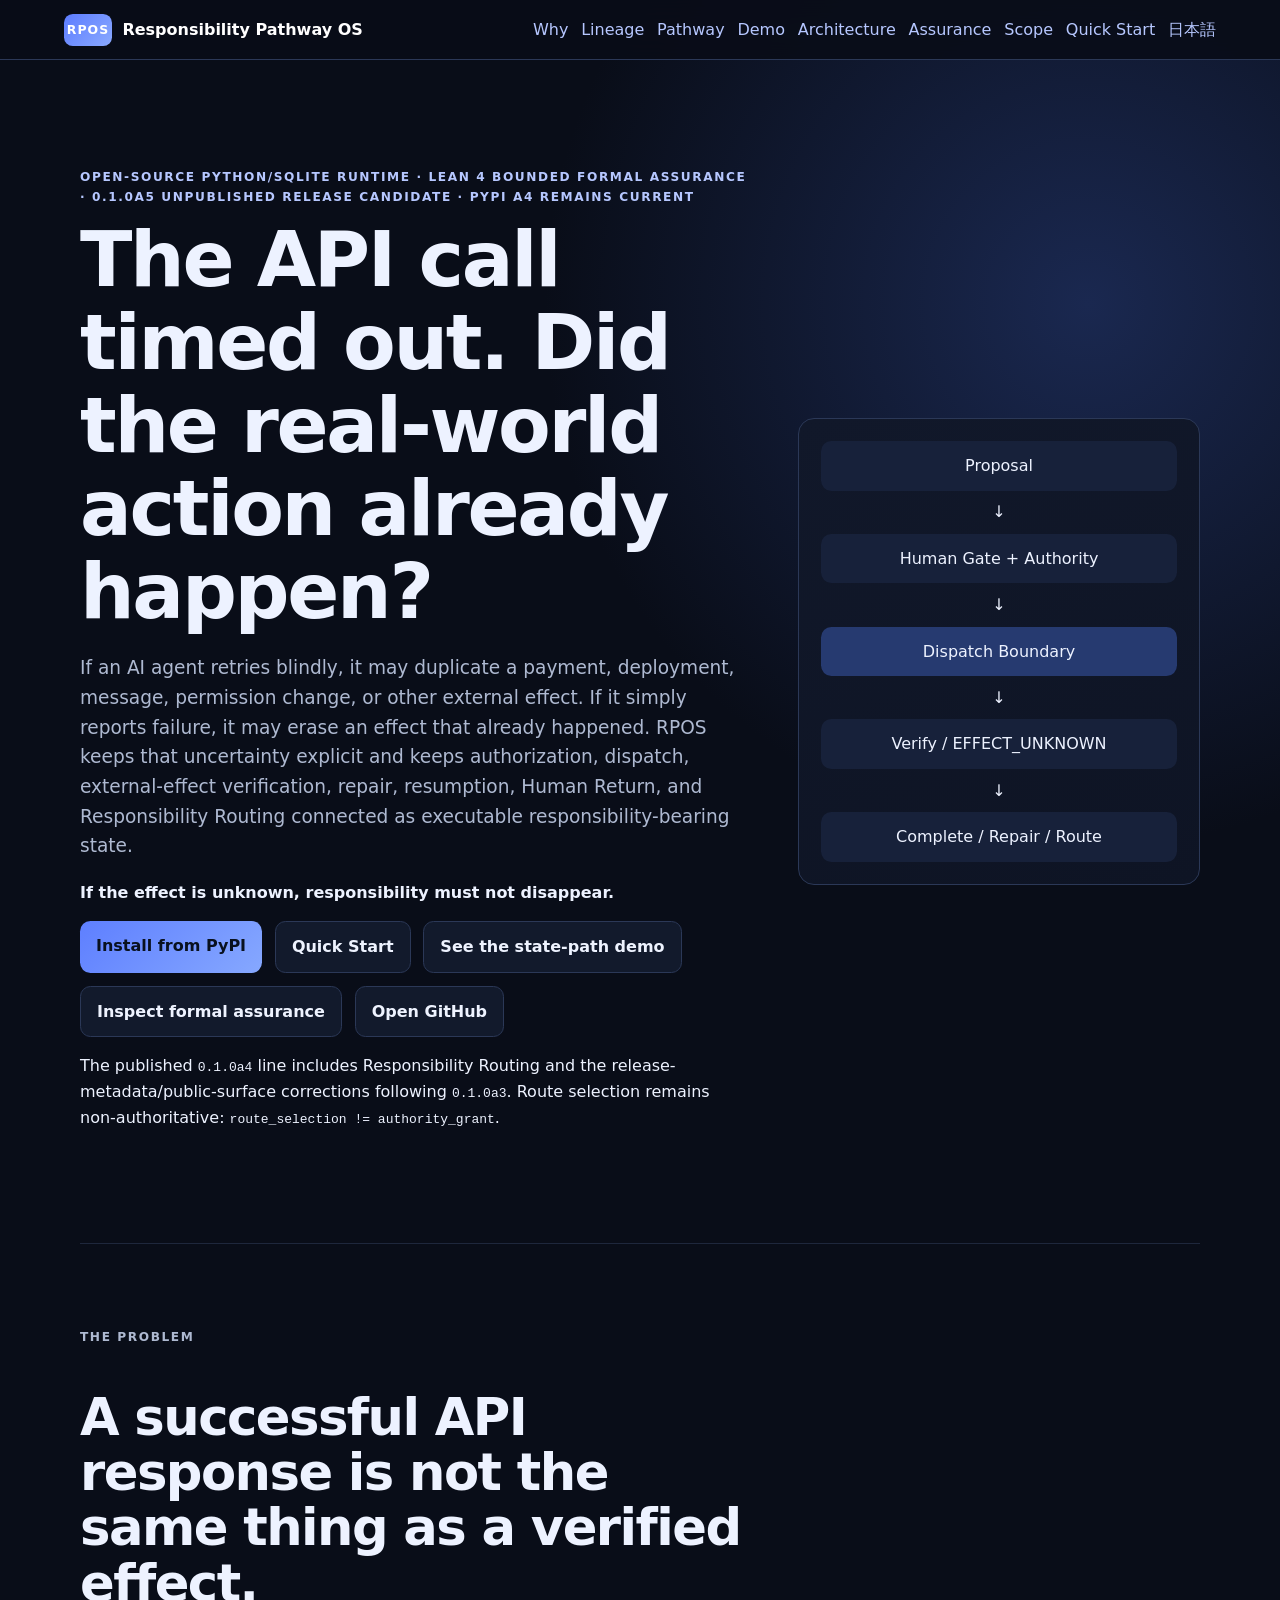
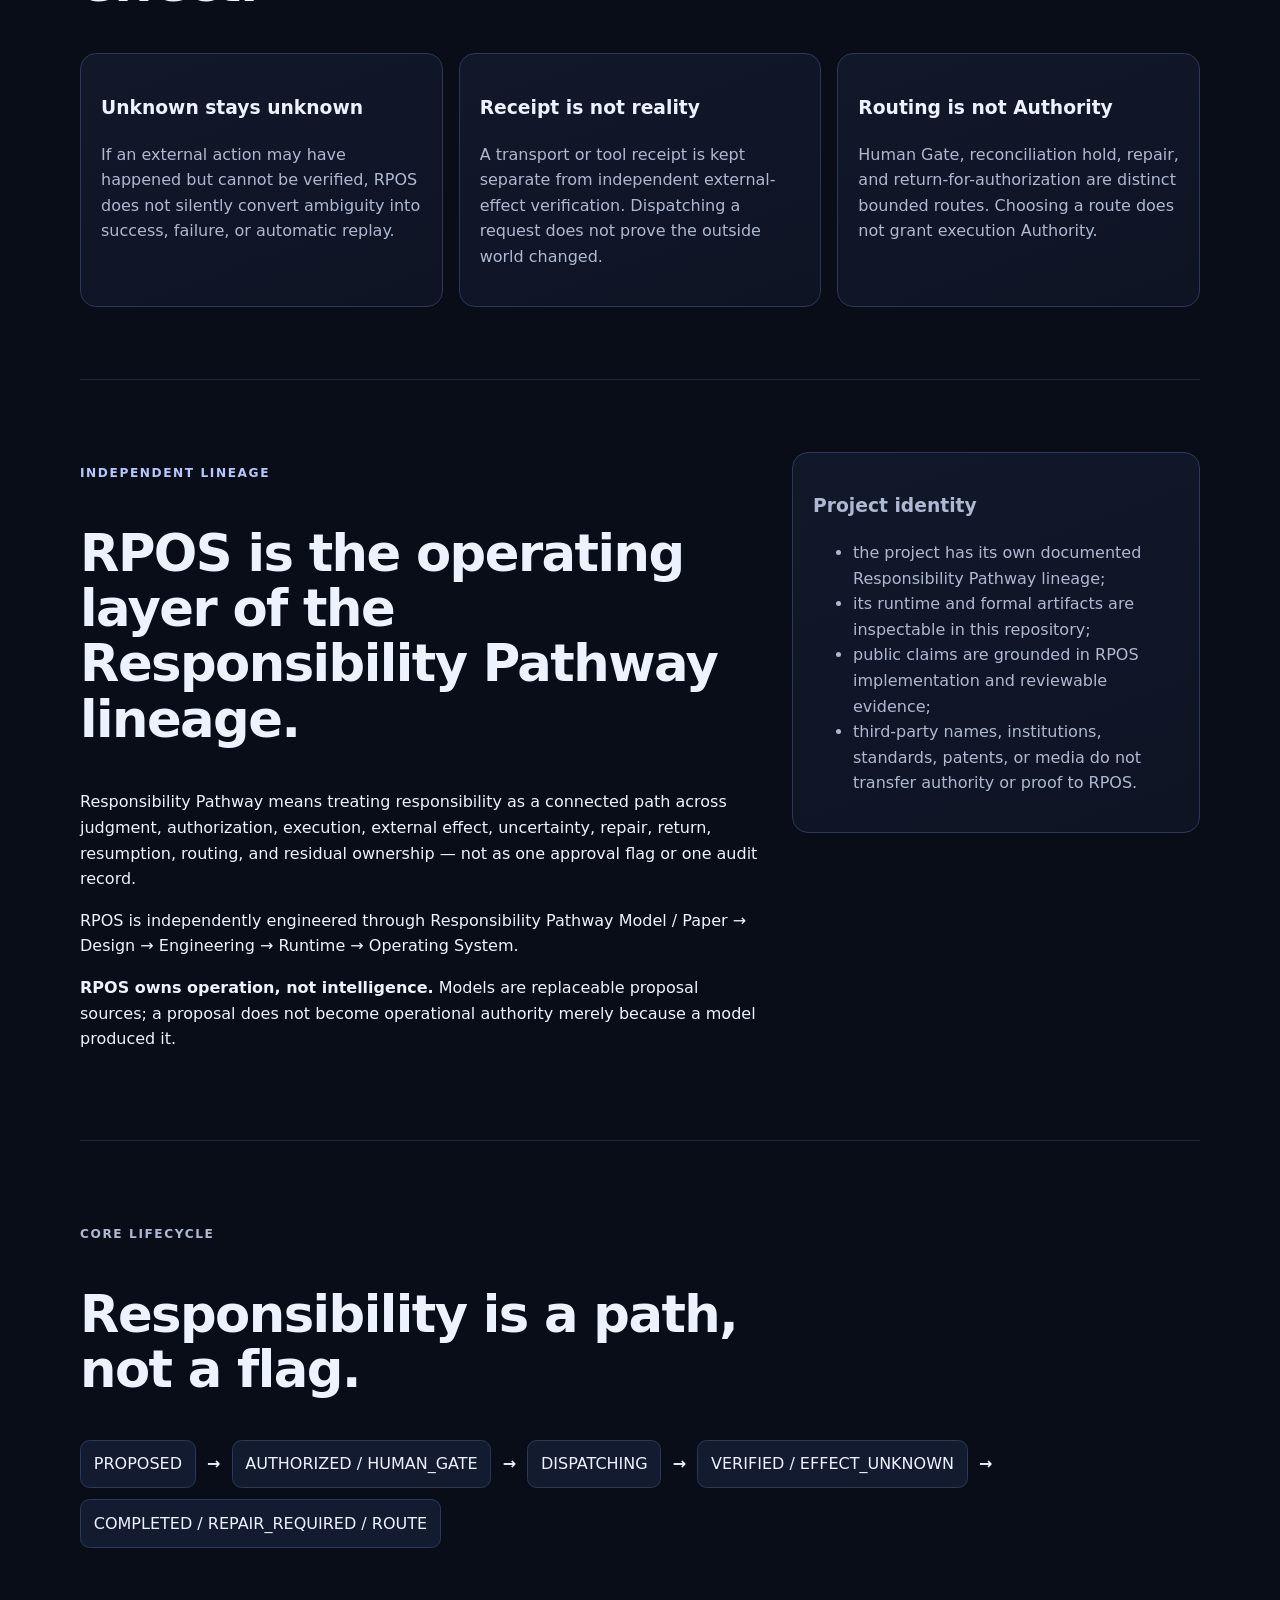
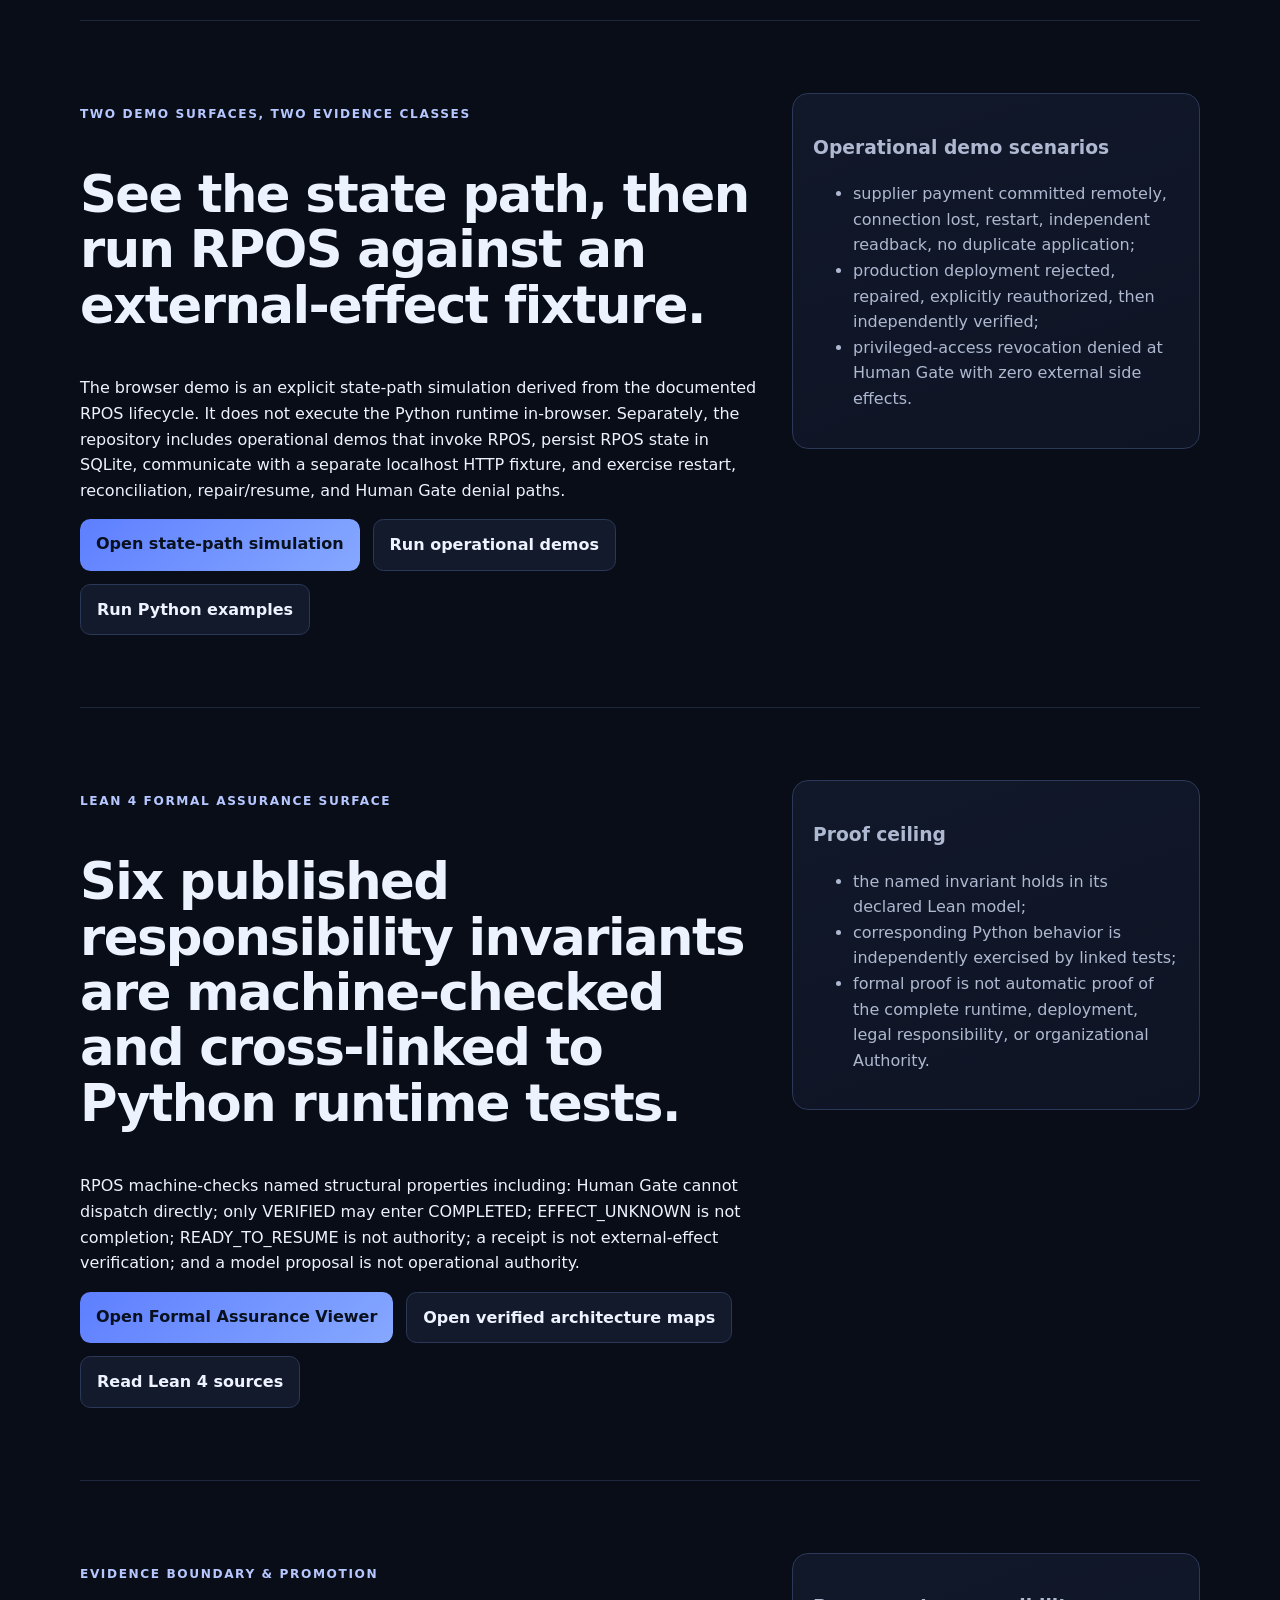
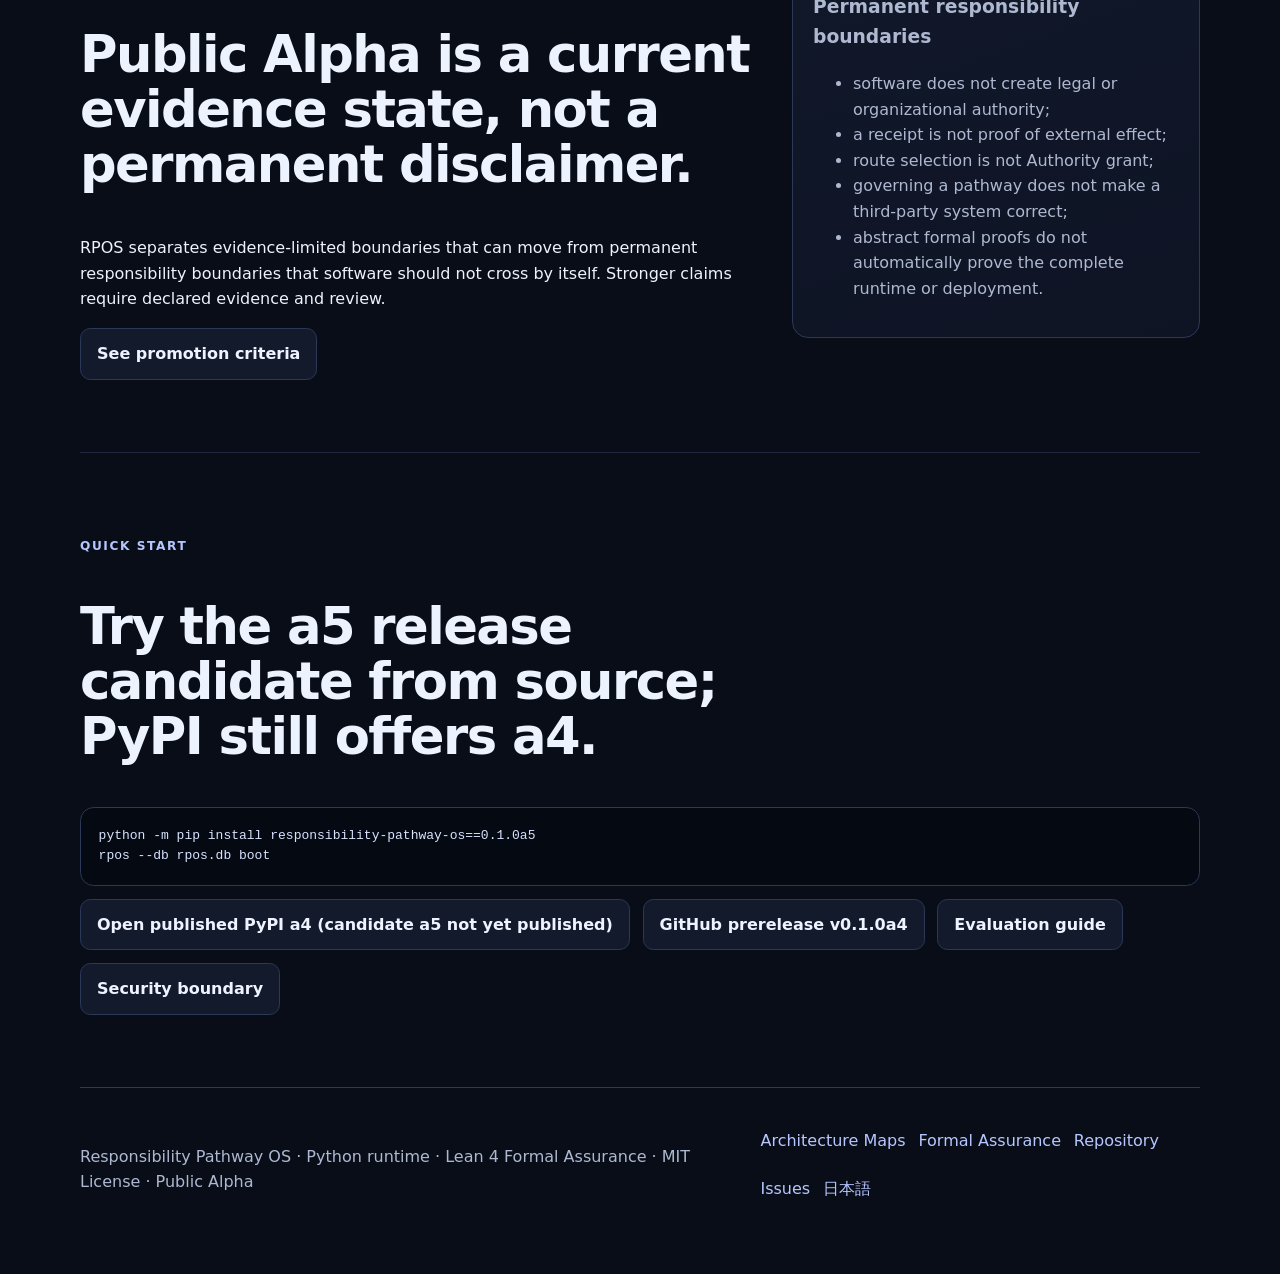
==== commit 5a2495d9: "release: align a5 candidate identity while preserving a4 published evidence" ====
--- a/site/index.html
+++ b/site/index.html
@@ -12,15 +12,15 @@
 <a class="skip-link" href="#main">Skip to content</a>
 <header class="site-header"><a class="brand" href="#top"><span class="brand-mark">RPOS</span><span>Responsibility Pathway OS</span></a><nav><a href="#why">Why</a><a href="#lineage">Lineage</a><a href="#pathway">Pathway</a><a href="#demo">Demo</a><a href="architecture.html">Architecture</a><a href="#assurance">Assurance</a><a href="#scope">Scope</a><a href="#start">Quick Start</a><a href="ja.html" lang="ja">日本語</a></nav></header>
 <main id="main">
-<section class="hero" id="top"><div><p class="eyebrow">Open-source Python/SQLite runtime · Lean 4 bounded formal assurance · 0.1.0a4 Published Public Alpha</p><h1>The API call timed out. Did the real-world action already happen?</h1><p class="lede">If an AI agent retries blindly, it may duplicate a payment, deployment, message, permission change, or other external effect. If it simply reports failure, it may erase an effect that already happened. RPOS keeps that uncertainty explicit and keeps authorization, dispatch, external-effect verification, repair, resumption, Human Return, and Responsibility Routing connected as executable responsibility-bearing state.</p><p><strong>If the effect is unknown, responsibility must not disappear.</strong></p><div class="actions"><a class="button primary" href="https://pypi.org/project/responsibility-pathway-os/0.1.0a4/">Install from PyPI</a><a class="button secondary" href="#start">Quick Start</a><a class="button secondary" href="demo.html">See the state-path demo</a><a class="button secondary" href="assurance.html">Inspect formal assurance</a><a class="button secondary" href="https://github.com/YutoriKomeiji/responsibility-pathway-os">Open GitHub</a></div><p>The published <code>0.1.0a4</code> line includes Responsibility Routing and the release-metadata/public-surface corrections following <code>0.1.0a3</code>. Route selection remains non-authoritative: <code>route_selection != authority_grant</code>.</p></div><div class="pathway-card" aria-label="Responsibility pathway"><div class="node">Proposal</div><span>↓</span><div class="node">Human Gate + Authority</div><span>↓</span><div class="node accent">Dispatch Boundary</div><span>↓</span><div class="node">Verify / EFFECT_UNKNOWN</div><span>↓</span><div class="node">Complete / Repair / Route</div></div></section>
+<section class="hero" id="top"><div><p class="eyebrow">Open-source Python/SQLite runtime · Lean 4 bounded formal assurance · 0.1.0a5 Unpublished Release Candidate · PyPI a4 remains current</p><h1>The API call timed out. Did the real-world action already happen?</h1><p class="lede">If an AI agent retries blindly, it may duplicate a payment, deployment, message, permission change, or other external effect. If it simply reports failure, it may erase an effect that already happened. RPOS keeps that uncertainty explicit and keeps authorization, dispatch, external-effect verification, repair, resumption, Human Return, and Responsibility Routing connected as executable responsibility-bearing state.</p><p><strong>If the effect is unknown, responsibility must not disappear.</strong></p><div class="actions"><a class="button primary" href="https://pypi.org/project/responsibility-pathway-os/0.1.0a4/">Install from PyPI</a><a class="button secondary" href="#start">Quick Start</a><a class="button secondary" href="demo.html">See the state-path demo</a><a class="button secondary" href="assurance.html">Inspect formal assurance</a><a class="button secondary" href="https://github.com/YutoriKomeiji/responsibility-pathway-os">Open GitHub</a></div><p>The published <code>0.1.0a4</code> line includes Responsibility Routing and the release-metadata/public-surface corrections following <code>0.1.0a3</code>. Route selection remains non-authoritative: <code>route_selection != authority_grant</code>.</p></div><div class="pathway-card" aria-label="Responsibility pathway"><div class="node">Proposal</div><span>↓</span><div class="node">Human Gate + Authority</div><span>↓</span><div class="node accent">Dispatch Boundary</div><span>↓</span><div class="node">Verify / EFFECT_UNKNOWN</div><span>↓</span><div class="node">Complete / Repair / Route</div></div></section>
 <section class="section" id="why"><p class="eyebrow">The problem</p><h2>A successful API response is not the same thing as a verified effect.</h2><div class="feature-grid"><article><h3>Unknown stays unknown</h3><p>If an external action may have happened but cannot be verified, RPOS does not silently convert ambiguity into success, failure, or automatic replay.</p></article><article><h3>Receipt is not reality</h3><p>A transport or tool receipt is kept separate from independent external-effect verification. Dispatching a request does not prove the outside world changed.</p></article><article><h3>Routing is not Authority</h3><p>Human Gate, reconciliation hold, repair, and return-for-authorization are distinct bounded routes. Choosing a route does not grant execution Authority.</p></article></div></section>
 <section class="section split" id="lineage"><div><p class="eyebrow">Independent lineage</p><h2>RPOS is the operating layer of the Responsibility Pathway lineage.</h2><p>Responsibility Pathway means treating responsibility as a connected path across judgment, authorization, execution, external effect, uncertainty, repair, return, resumption, routing, and residual ownership — not as one approval flag or one audit record.</p><p>RPOS is independently engineered through Responsibility Pathway Model / Paper → Design → Engineering → Runtime → Operating System.</p><p><strong>RPOS owns operation, not intelligence.</strong> Models are replaceable proposal sources; a proposal does not become operational authority merely because a model produced it.</p></div><aside class="boundary-card"><h3>Project identity</h3><ul><li>the project has its own documented Responsibility Pathway lineage;</li><li>its runtime and formal artifacts are inspectable in this repository;</li><li>public claims are grounded in RPOS implementation and reviewable evidence;</li><li>third-party names, institutions, standards, patents, or media do not transfer authority or proof to RPOS.</li></ul></aside></section>
 <section class="section" id="pathway"><p class="eyebrow">Core lifecycle</p><h2>Responsibility is a path, not a flag.</h2><div class="flow"><span>PROPOSED</span><b>→</b><span>AUTHORIZED / HUMAN_GATE</span><b>→</b><span>DISPATCHING</span><b>→</b><span>VERIFIED / EFFECT_UNKNOWN</span><b>→</b><span>COMPLETED / REPAIR_REQUIRED / ROUTE</span></div></section>
 <section class="section split" id="demo"><div><p class="eyebrow">Two demo surfaces, two evidence classes</p><h2>See the state path, then run RPOS against an external-effect fixture.</h2><p>The browser demo is an explicit state-path simulation derived from the documented RPOS lifecycle. It does not execute the Python runtime in-browser. Separately, the repository includes operational demos that invoke RPOS, persist RPOS state in SQLite, communicate with a separate localhost HTTP fixture, and exercise restart, reconciliation, repair/resume, and Human Gate denial paths.</p><div class="actions"><a class="button primary" href="demo.html">Open state-path simulation</a><a class="button secondary" href="https://github.com/YutoriKomeiji/responsibility-pathway-os/tree/main/examples/production_grade_demos">Run operational demos</a><a class="button secondary" href="https://github.com/YutoriKomeiji/responsibility-pathway-os/tree/main/examples">Run Python examples</a></div></div><aside class="boundary-card"><h3>Operational demo scenarios</h3><ul><li>supplier payment committed remotely, connection lost, restart, independent readback, no duplicate application;</li><li>production deployment rejected, repaired, explicitly reauthorized, then independently verified;</li><li>privileged-access revocation denied at Human Gate with zero external side effects.</li></ul></aside></section>
 <section class="section split" id="assurance"><div><p class="eyebrow">Lean 4 Formal Assurance Surface</p><h2>Six published responsibility invariants are machine-checked and cross-linked to Python runtime tests.</h2><p>RPOS machine-checks named structural properties including: Human Gate cannot dispatch directly; only VERIFIED may enter COMPLETED; EFFECT_UNKNOWN is not completion; READY_TO_RESUME is not authority; a receipt is not external-effect verification; and a model proposal is not operational authority.</p><div class="actions"><a class="button primary" href="assurance.html">Open Formal Assurance Viewer</a><a class="button secondary" href="architecture.html">Open verified architecture maps</a><a class="button secondary" href="https://github.com/YutoriKomeiji/responsibility-pathway-os/tree/main/formal/lean">Read Lean 4 sources</a></div></div><aside class="boundary-card"><h3>Proof ceiling</h3><ul><li>the named invariant holds in its declared Lean model;</li><li>corresponding Python behavior is independently exercised by linked tests;</li><li>formal proof is not automatic proof of the complete runtime, deployment, legal responsibility, or organizational Authority.</li></ul></aside></section>
 <section class="section split" id="scope"><div><p class="eyebrow">Evidence boundary & promotion</p><h2>Public Alpha is a current evidence state, not a permanent disclaimer.</h2><p>RPOS separates evidence-limited boundaries that can move from permanent responsibility boundaries that software should not cross by itself. Stronger claims require declared evidence and review.</p><div class="actions"><a class="button secondary" href="https://github.com/YutoriKomeiji/responsibility-pathway-os/blob/main/docs/en/claim-boundary-promotion.md">See promotion criteria</a></div></div><aside class="boundary-card"><h3>Permanent responsibility boundaries</h3><ul><li>software does not create legal or organizational authority;</li><li>a receipt is not proof of external effect;</li><li>route selection is not Authority grant;</li><li>governing a pathway does not make a third-party system correct;</li><li>abstract formal proofs do not automatically prove the complete runtime or deployment.</li></ul></aside></section>
-<section class="section quick-start" id="start"><div><p class="eyebrow">Quick Start</p><h2>Install the current published alpha.</h2></div><pre><code>python -m pip install responsibility-pathway-os==0.1.0a4
-rpos --db rpos.db boot</code></pre><div class="actions"><a class="button secondary" href="https://pypi.org/project/responsibility-pathway-os/0.1.0a4/">Open PyPI 0.1.0a4</a><a class="button secondary" href="https://github.com/YutoriKomeiji/responsibility-pathway-os/releases/tag/v0.1.0a4">GitHub prerelease v0.1.0a4</a><a class="button secondary" href="https://github.com/YutoriKomeiji/responsibility-pathway-os/blob/main/docs/en/public-alpha-evaluation-guide.md">Evaluation guide</a><a class="button secondary" href="https://github.com/YutoriKomeiji/responsibility-pathway-os/blob/main/SECURITY.md">Security boundary</a></div></section>
+<section class="section quick-start" id="start"><div><p class="eyebrow">Quick Start</p><h2>Try the a5 release candidate from source; PyPI still offers a4.</h2></div><pre><code>python -m pip install responsibility-pathway-os==0.1.0a5
+rpos --db rpos.db boot</code></pre><div class="actions"><a class="button secondary" href="https://pypi.org/project/responsibility-pathway-os/0.1.0a4/">Open published PyPI a4 (candidate a5 not yet published)</a><a class="button secondary" href="https://github.com/YutoriKomeiji/responsibility-pathway-os/releases/tag/v0.1.0a4">GitHub prerelease v0.1.0a4</a><a class="button secondary" href="https://github.com/YutoriKomeiji/responsibility-pathway-os/blob/main/docs/en/public-alpha-evaluation-guide.md">Evaluation guide</a><a class="button secondary" href="https://github.com/YutoriKomeiji/responsibility-pathway-os/blob/main/SECURITY.md">Security boundary</a></div></section>
 </main>
 <footer><p>Responsibility Pathway OS · Python runtime · Lean 4 Formal Assurance · MIT License · Public Alpha</p><nav><a href="architecture.html">Architecture Maps</a><a href="assurance.html">Formal Assurance</a><a href="https://github.com/YutoriKomeiji/responsibility-pathway-os">Repository</a><a href="https://github.com/YutoriKomeiji/responsibility-pathway-os/issues">Issues</a><a href="ja.html" lang="ja">日本語</a></nav></footer>
 </body>
